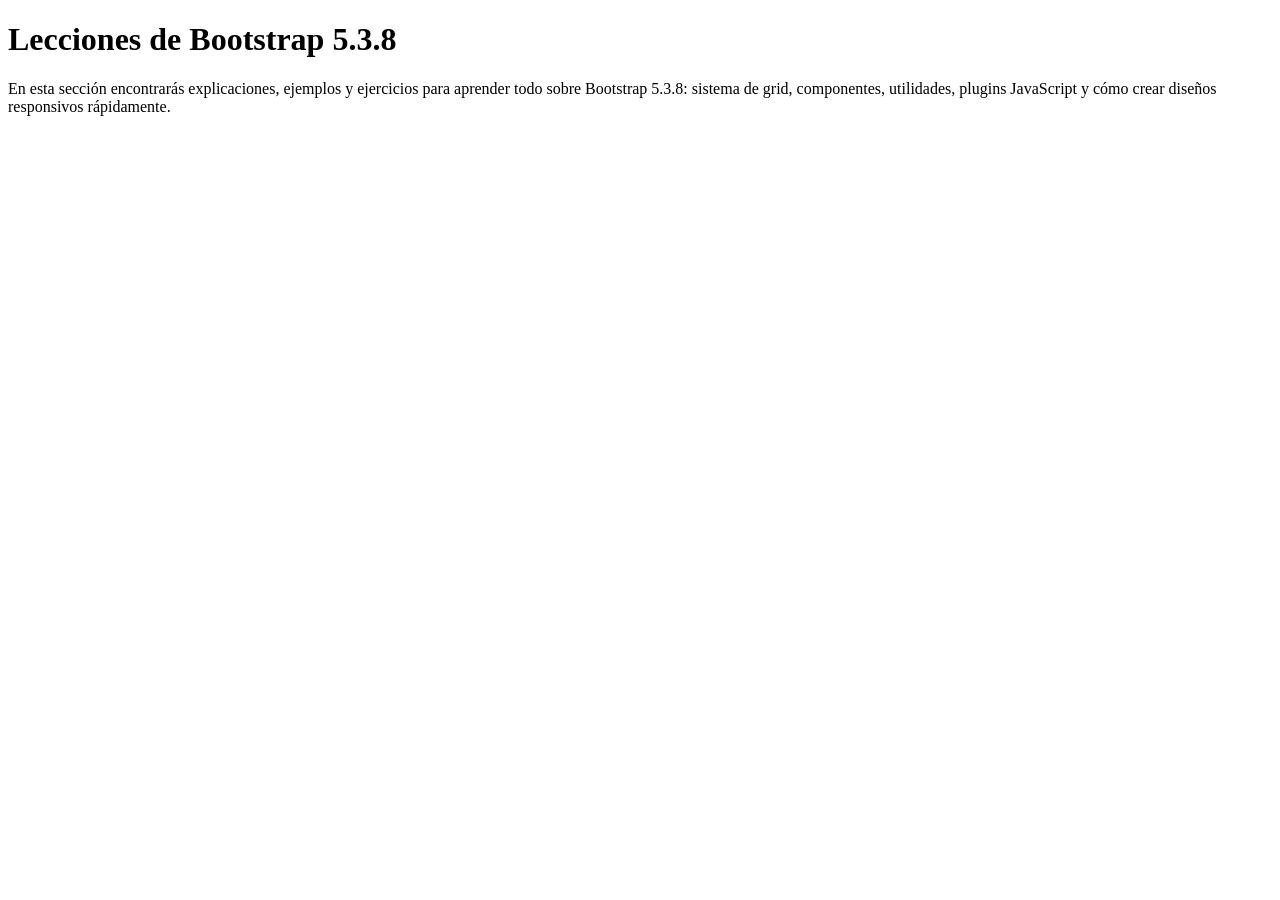
==== bootstrap/index.html @ dfb8dd1a "Estructura base Aprender Frontend" ====
<!DOCTYPE html>
<html lang="es">
<head>
    <meta charset="UTF-8">
    <meta name="viewport" content="width=device-width, initial-scale=1.0">
    <title>Lecciones de Bootstrap 5.3.8</title>
    <link href="css/style.css" rel="stylesheet">
    <!-- Bootstrap CSS desde CDN (opcional, si quieres usarlo en las lecciones) -->
    <!-- <link href="https://cdn.jsdelivr.net/npm/bootstrap@5.3.8/dist/css/bootstrap.min.css" rel="stylesheet"> -->
</head>
<body>
    <div class="container">
        <h1>Lecciones de Bootstrap 5.3.8</h1>
        <p>En esta sección encontrarás explicaciones, ejemplos y ejercicios para aprender todo sobre Bootstrap 5.3.8: sistema de grid, componentes, utilidades, plugins JavaScript y cómo crear diseños responsivos rápidamente.</p>
        <!-- Los ejemplos específicos irán aquí -->
    </div>
    <script src="js/script.js"></script>
    <!-- Bootstrap JS con Popper desde CDN (opcional) -->
    <!-- <script src="https://cdn.jsdelivr.net/npm/bootstrap@5.3.8/dist/js/bootstrap.bundle.min.js"></script> -->
</body>
</html>
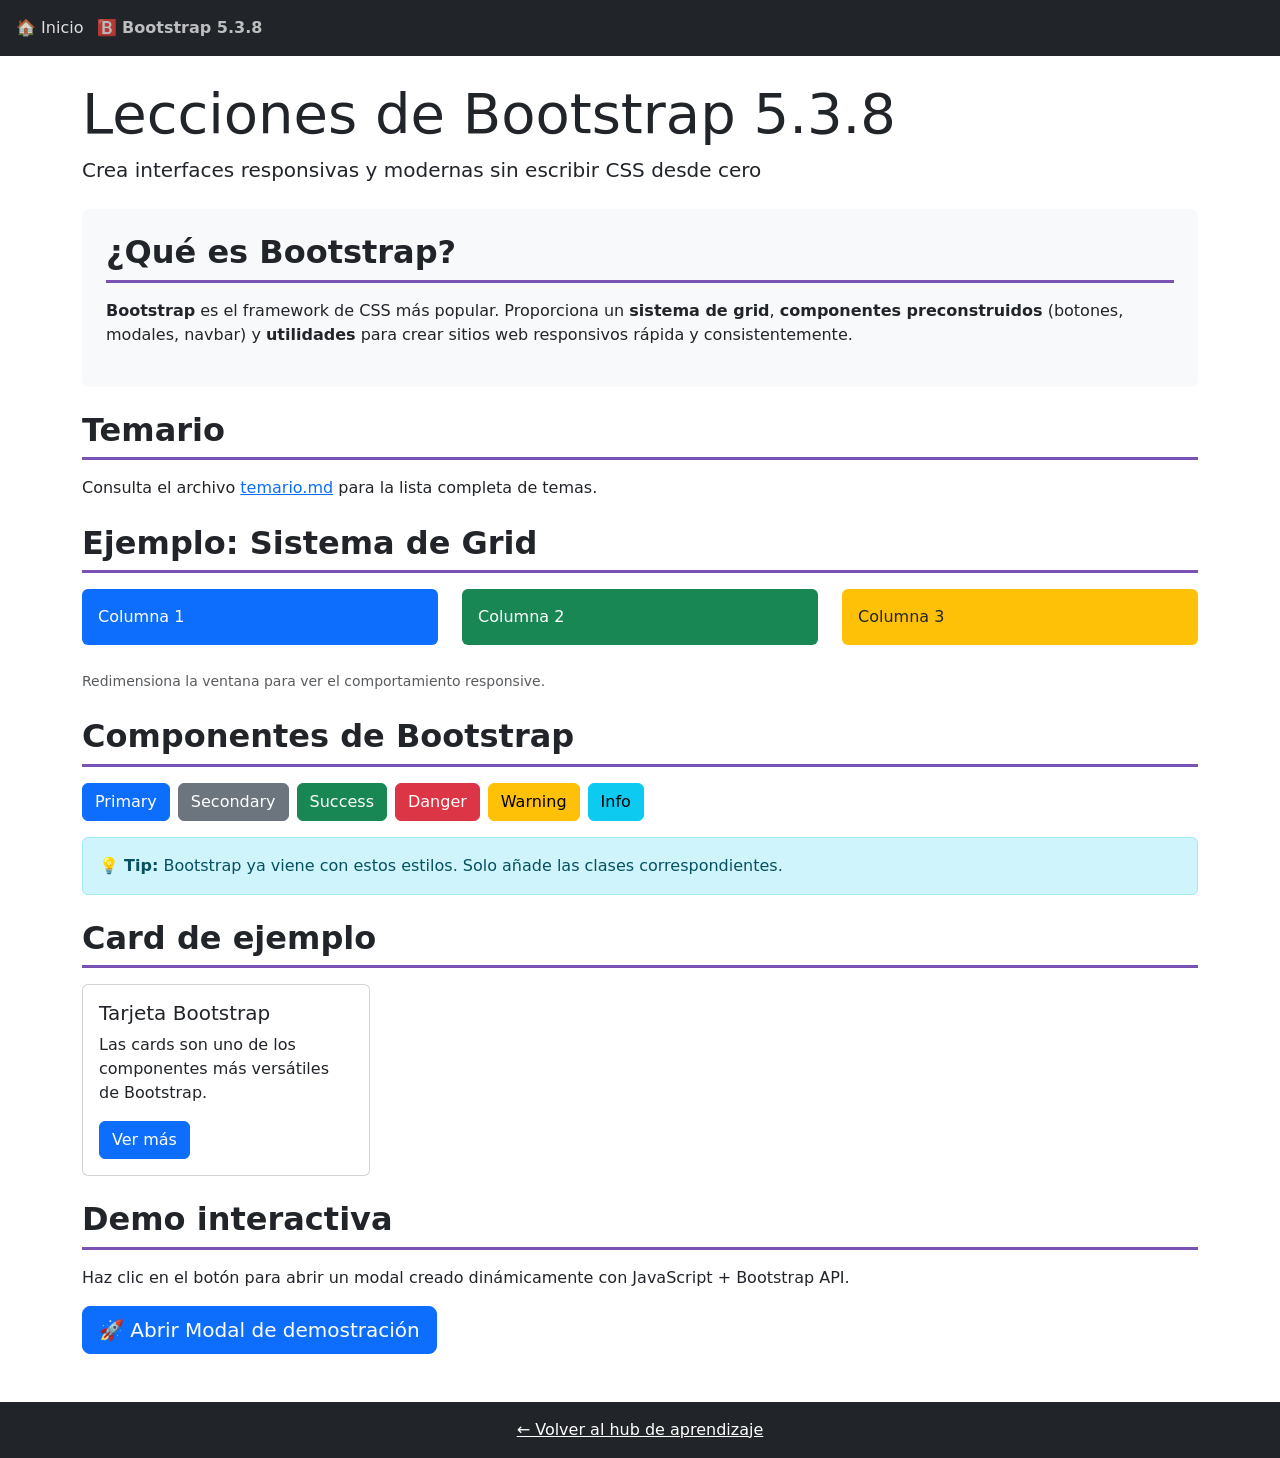
==== commit 23ac6134: "Base y Estructura optimizada" ====
--- a/bootstrap/index.html
+++ b/bootstrap/index.html
@@ -3,19 +3,91 @@
 <head>
     <meta charset="UTF-8">
     <meta name="viewport" content="width=device-width, initial-scale=1.0">
-    <title>Lecciones de Bootstrap 5.3.8</title>
+    <title>Bootstrap - Frontend desde Cero</title>
+    <link href="https://cdn.jsdelivr.net/npm/bootstrap@5.3.8/dist/css/bootstrap.min.css" rel="stylesheet">
     <link href="css/style.css" rel="stylesheet">
-    <!-- Bootstrap CSS desde CDN (opcional, si quieres usarlo en las lecciones) -->
-    <!-- <link href="https://cdn.jsdelivr.net/npm/bootstrap@5.3.8/dist/css/bootstrap.min.css" rel="stylesheet"> -->
 </head>
 <body>
-    <div class="container">
-        <h1>Lecciones de Bootstrap 5.3.8</h1>
-        <p>En esta sección encontrarás explicaciones, ejemplos y ejercicios para aprender todo sobre Bootstrap 5.3.8: sistema de grid, componentes, utilidades, plugins JavaScript y cómo crear diseños responsivos rápidamente.</p>
-        <!-- Los ejemplos específicos irán aquí -->
+    <nav class="module-nav bg-dark p-3">
+        <a href="../index.html">🏠 Inicio</a>
+        <span>🅱️ Bootstrap 5.3.8</span>
+    </nav>
+
+    <div class="container py-4">
+        <header class="mb-4">
+            <h1 class="display-4">Lecciones de Bootstrap 5.3.8</h1>
+            <p class="lead">Crea interfaces responsivas y modernas sin escribir CSS desde cero</p>
+        </header>
+
+        <section class="mb-4 p-4 bg-light rounded-3">
+            <h2>¿Qué es Bootstrap?</h2>
+            <p><strong>Bootstrap</strong> es el framework de CSS más popular. Proporciona un <strong>sistema de grid</strong>, <strong>componentes preconstruidos</strong> (botones, modales, navbar) y <strong>utilidades</strong> para crear sitios web responsivos rápida y consistentemente.</p>
+        </section>
+
+        <section class="mb-4">
+            <h2>Temario</h2>
+            <p>Consulta el archivo <a href="temario.md" target="_blank">temario.md</a> para la lista completa de temas.</p>
+        </section>
+
+        <section class="mb-4">
+            <h2>Ejemplo: Sistema de Grid</h2>
+            <div class="row mb-3">
+                <div class="col-md-4 mb-2">
+                    <div class="p-3 bg-primary text-white rounded">Columna 1</div>
+                </div>
+                <div class="col-md-4 mb-2">
+                    <div class="p-3 bg-success text-white rounded">Columna 2</div>
+                </div>
+                <div class="col-md-4 mb-2">
+                    <div class="p-3 bg-warning text-dark rounded">Columna 3</div>
+                </div>
+            </div>
+            <p class="text-muted"><small>Redimensiona la ventana para ver el comportamiento responsive.</small></p>
+        </section>
+
+        <section class="mb-4">
+            <h2>Componentes de Bootstrap</h2>
+            <div class="d-flex gap-2 flex-wrap mb-3">
+                <button class="btn btn-primary">Primary</button>
+                <button class="btn btn-secondary">Secondary</button>
+                <button class="btn btn-success">Success</button>
+                <button class="btn btn-danger">Danger</button>
+                <button class="btn btn-warning">Warning</button>
+                <button class="btn btn-info">Info</button>
+            </div>
+
+            <div class="alert alert-info" role="alert">
+                💡 <strong>Tip:</strong> Bootstrap ya viene con estos estilos. Solo añade las clases correspondientes.
+            </div>
+        </section>
+
+        <section class="mb-4">
+            <h2>Card de ejemplo</h2>
+            <div class="card" style="width: 18rem;">
+                <div class="card-body">
+                    <h5 class="card-title">Tarjeta Bootstrap</h5>
+                    <p class="card-text">Las cards son uno de los componentes más versátiles de Bootstrap.</p>
+                    <a href="#" class="btn btn-primary">Ver más</a>
+                </div>
+            </div>
+        </section>
+
+        <section class="mb-4">
+            <h2>Demo interactiva</h2>
+            <p>Haz clic en el botón para abrir un modal creado dinámicamente con JavaScript + Bootstrap API.</p>
+            <button id="demo-modal-btn" class="btn btn-primary btn-lg">
+                🚀 Abrir Modal de demostración
+            </button>
+        </section>
+
+        <!-- Aquí irán más ejemplos y ejercicios a medida que avances en el temario -->
     </div>
+
+    <footer class="text-center py-3 bg-dark text-white-50">
+        <p class="mb-0"><a href="../index.html" class="text-white">← Volver al hub de aprendizaje</a></p>
+    </footer>
+
+    <script src="https://cdn.jsdelivr.net/npm/bootstrap@5.3.8/dist/js/bootstrap.bundle.min.js"></script>
     <script src="js/script.js"></script>
-    <!-- Bootstrap JS con Popper desde CDN (opcional) -->
-    <!-- <script src="https://cdn.jsdelivr.net/npm/bootstrap@5.3.8/dist/js/bootstrap.bundle.min.js"></script> -->
 </body>
-</html>+</html>
--- a/bootstrap/css/style.css
+++ b/bootstrap/css/style.css
@@ -0,0 +1,67 @@
+/* styles.css - Estilos personalizados para las lecciones de Bootstrap
+ * 
+ * 📖 PROPÓSITO: Este archivo complementa a Bootstrap. Aquí puedes
+ *   sobrescribir o extender las clases de Bootstrap con tus propios estilos.
+ * 
+ * 💡 APRENDE: Bootstrap usa variables CSS (:root) que puedes sobrescribir
+ *   para personalizar colores, bordes, fuentes y más.
+ *   ¡EVITA usar !important a menos que sea realmente necesario!
+ */
+
+/* === Navegación entre módulos (clase propia, sin conflicto con Bootstrap) === */
+.module-nav {
+    padding: 0.8rem 2rem;
+}
+
+.module-nav a {
+    color: rgba(255, 255, 255, 0.85);
+    text-decoration: none;
+    transition: opacity 0.2s;
+}
+
+.module-nav a:hover {
+    color: white;
+    text-decoration: underline;
+}
+
+.module-nav span {
+    margin-left: 0.5rem;
+    font-weight: 600;
+    color: rgba(255, 255, 255, 0.7);
+}
+
+/* === Secciones de demostración === */
+.demo-section {
+    margin-bottom: 2rem;
+    padding: 1.5rem;
+    border: 1px dashed #dee2e6;
+    border-radius: 0.5rem;
+    background: #f8f9fa;
+}
+
+/* === Bloques de código === */
+.code-demo {
+    background-color: #212529;
+    color: #f8f9fa;
+    padding: 1rem;
+    border-radius: 0.375rem;
+    font-family: 'Fira Code', 'Cascadia Code', 'Consolas', monospace;
+    overflow-x: auto;
+}
+
+/* === Encabezados de sección === */
+section h2 {
+    font-weight: 700;
+    margin-bottom: 1rem;
+    padding-bottom: 0.5rem;
+    border-bottom: 3px solid #7952b3;
+}
+
+/* 
+ * 🧪 EJERCICIOS SUGERIDOS:
+ * 1. Cambia el color primary de Bootstrap a otro tono usando variables CSS
+ * 2. Crea una clase CSS personalizada para un botón
+ * 3. Agrega una animación CSS a las cards de Bootstrap
+ */
+
+/* Fin de styles.css */
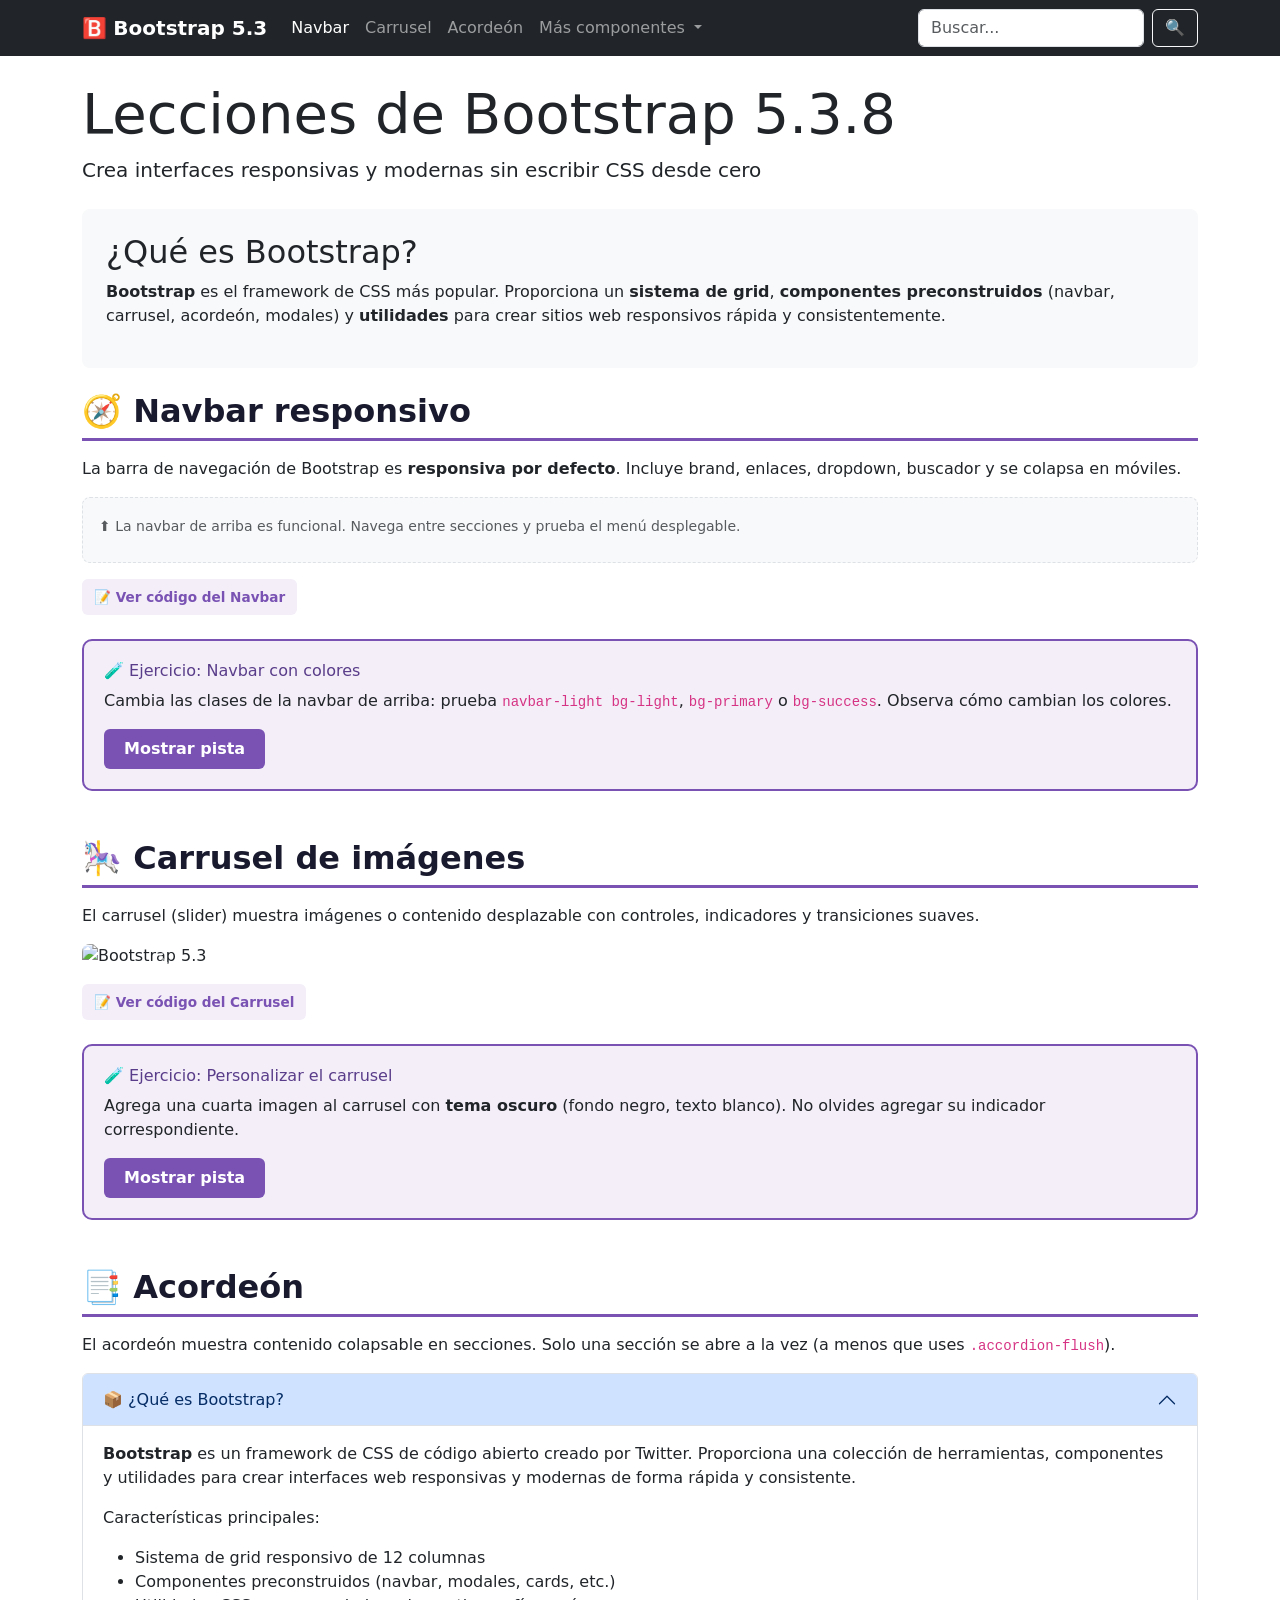
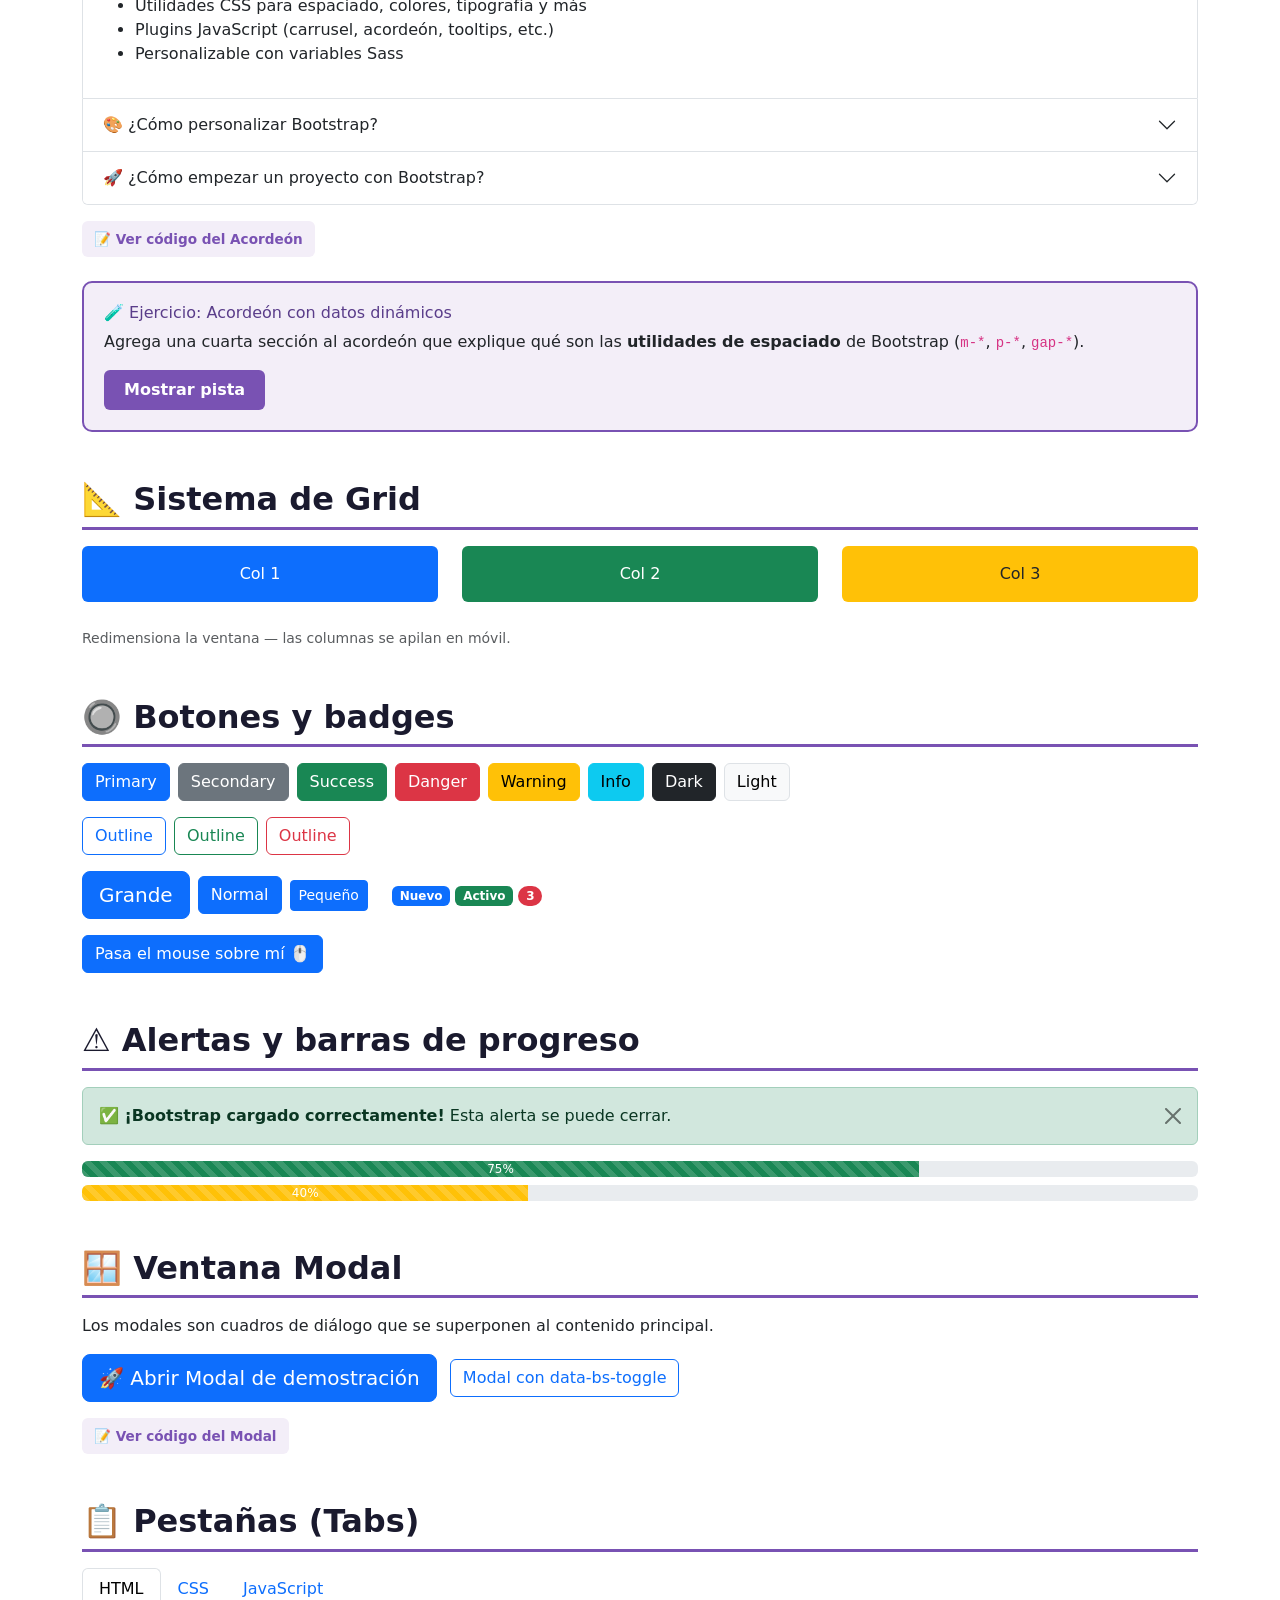
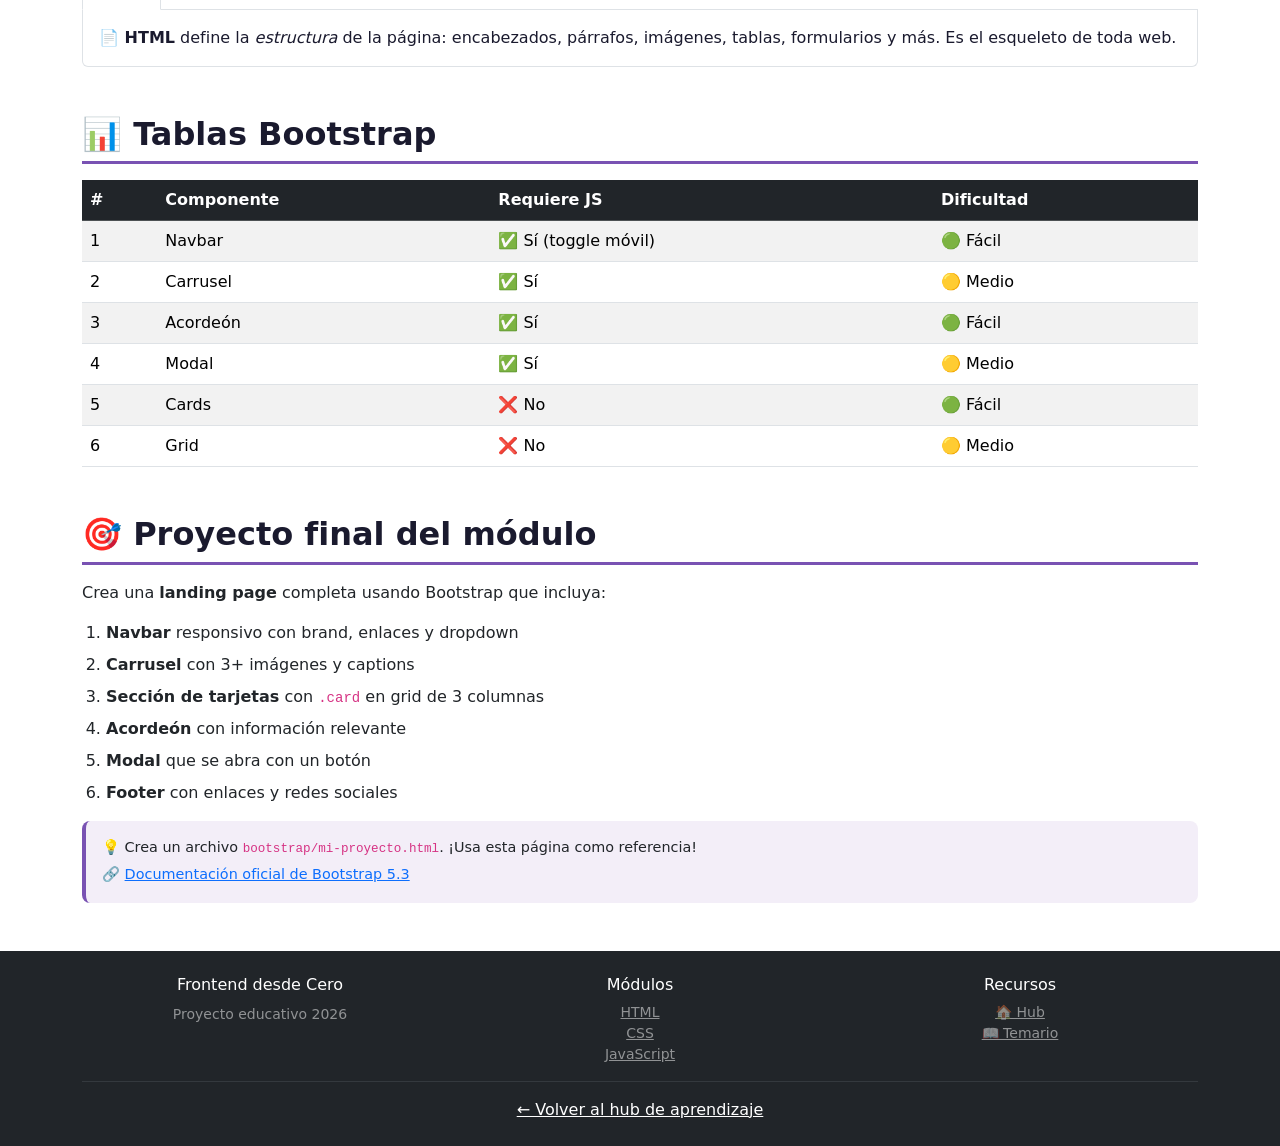
==== commit f75501b1: "Base con ejemplos generales" ====
--- a/bootstrap/index.html
+++ b/bootstrap/index.html
@@ -8,45 +8,326 @@
     <link href="css/style.css" rel="stylesheet">
 </head>
 <body>
-    <nav class="module-nav bg-dark p-3">
-        <a href="../index.html">🏠 Inicio</a>
-        <span>🅱️ Bootstrap 5.3.8</span>
+    <!-- ============================================================ -->
+    <!-- DEMO 1: NAVBAR                                               -->
+    <!-- ============================================================ -->
+    <nav class="navbar navbar-expand-lg navbar-dark bg-dark sticky-top">
+        <div class="container">
+            <a class="navbar-brand" href="#">
+                🅱️ <strong>Bootstrap 5.3</strong>
+            </a>
+            <button class="navbar-toggler" type="button" data-bs-toggle="collapse" data-bs-target="#navbarDemo" 
+                    aria-controls="navbarDemo" aria-expanded="false" aria-label="Abrir menú">
+                <span class="navbar-toggler-icon"></span>
+            </button>
+
+            <div class="collapse navbar-collapse" id="navbarDemo">
+                <ul class="navbar-nav me-auto mb-2 mb-lg-0">
+                    <li class="nav-item">
+                        <a class="nav-link active" aria-current="page" href="#navbar-section">Navbar</a>
+                    </li>
+                    <li class="nav-item">
+                        <a class="nav-link" href="#carousel-section">Carrusel</a>
+                    </li>
+                    <li class="nav-item">
+                        <a class="nav-link" href="#accordion-section">Acordeón</a>
+                    </li>
+                    <li class="nav-item dropdown">
+                        <a class="nav-link dropdown-toggle" href="#" role="button" data-bs-toggle="dropdown" aria-expanded="false">
+                            Más componentes
+                        </a>
+                        <ul class="dropdown-menu">
+                            <li><a class="dropdown-item" href="#grid-section">Grid</a></li>
+                            <li><a class="dropdown-item" href="#buttons-section">Botones</a></li>
+                            <li><a class="dropdown-item" href="#modal-section">Modal</a></li>
+                            <li><hr class="dropdown-divider"></li>
+                            <li><a class="dropdown-item" href="#final-section">Proyecto final</a></li>
+                        </ul>
+                    </li>
+                </ul>
+                <form class="d-flex" role="search">
+                    <input class="form-control me-2" type="search" placeholder="Buscar..." aria-label="Buscar">
+                    <button class="btn btn-outline-light" type="submit">🔍</button>
+                </form>
+            </div>
+        </div>
     </nav>
 
+    <!-- ============================================================ -->
+    <!-- CONTENIDO PRINCIPAL                                          -->
+    <!-- ============================================================ -->
     <div class="container py-4">
-        <header class="mb-4">
+        <header class="mb-4" id="top">
             <h1 class="display-4">Lecciones de Bootstrap 5.3.8</h1>
             <p class="lead">Crea interfaces responsivas y modernas sin escribir CSS desde cero</p>
         </header>
 
         <section class="mb-4 p-4 bg-light rounded-3">
             <h2>¿Qué es Bootstrap?</h2>
-            <p><strong>Bootstrap</strong> es el framework de CSS más popular. Proporciona un <strong>sistema de grid</strong>, <strong>componentes preconstruidos</strong> (botones, modales, navbar) y <strong>utilidades</strong> para crear sitios web responsivos rápida y consistentemente.</p>
-        </section>
-
-        <section class="mb-4">
-            <h2>Temario</h2>
-            <p>Consulta el archivo <a href="temario.md" target="_blank">temario.md</a> para la lista completa de temas.</p>
-        </section>
-
-        <section class="mb-4">
-            <h2>Ejemplo: Sistema de Grid</h2>
+            <p><strong>Bootstrap</strong> es el framework de CSS más popular. Proporciona un <strong>sistema de grid</strong>, <strong>componentes preconstruidos</strong> (navbar, carrusel, acordeón, modales) y <strong>utilidades</strong> para crear sitios web responsivos rápida y consistentemente.</p>
+        </section>
+
+        <!-- ============================================================ -->
+        <!-- NAVBAR SECTION                                               -->
+        <!-- ============================================================ -->
+        <section class="mb-5" id="navbar-section">
+            <h2 class="section-title">🧭 Navbar responsivo</h2>
+            <p>La barra de navegación de Bootstrap es <strong>responsiva por defecto</strong>. Incluye brand, enlaces, dropdown, buscador y se colapsa en móviles.</p>
+
+            <div class="demo-box">
+                <p class="mb-2 text-muted"><small>⬆️ La navbar de arriba es funcional. Navega entre secciones y prueba el menú desplegable.</small></p>
+            </div>
+
+            <details class="code-toggle mb-3">
+                <summary>📝 Ver código del Navbar</summary>
+                <div class="code-demo">
+                    <pre><code>&lt;nav class="navbar navbar-expand-lg navbar-dark bg-dark"&gt;
+    &lt;div class="container"&gt;
+        &lt;a class="navbar-brand" href="#"&gt;🅱️ Bootstrap&lt;/a&gt;
+
+        &lt;button class="navbar-toggler" type="button"
+                data-bs-toggle="collapse"
+                data-bs-target="#navbarNav"&gt;
+            &lt;span class="navbar-toggler-icon"&gt;&lt;/span&gt;
+        &lt;/button&gt;
+
+        &lt;div class="collapse navbar-collapse" id="navbarNav"&gt;
+            &lt;ul class="navbar-nav"&gt;
+                &lt;li class="nav-item"&gt;
+                    &lt;a class="nav-link active" href="#"&gt;Inicio&lt;/a&gt;
+                &lt;/li&gt;
+                &lt;li class="nav-item dropdown"&gt;
+                    &lt;a class="nav-link dropdown-toggle" href="#"
+                       data-bs-toggle="dropdown"&gt;
+                        Más
+                    &lt;/a&gt;
+                    &lt;ul class="dropdown-menu"&gt;
+                        &lt;li&gt;&lt;a class="dropdown-item" href="#"&gt;Opción&lt;/a&gt;&lt;/li&gt;
+                    &lt;/ul&gt;
+                &lt;/li&gt;
+            &lt;/ul&gt;
+        &lt;/div&gt;
+    &lt;/div&gt;
+&lt;/nav&gt;</code></pre>
+                </div>
+            </details>
+
+            <div class="exercise-box">
+                <h4>🧪 Ejercicio: Navbar con colores</h4>
+                <p>Cambia las clases de la navbar de arriba: prueba <code>navbar-light bg-light</code>, <code>bg-primary</code> o <code>bg-success</code>. Observa cómo cambian los colores.</p>
+                <button class="btn-exercise" data-exercise="navbar">Mostrar pista</button>
+                <p class="hint" id="hint-navbar" hidden>💡 Edita la línea <code>&lt;nav class="navbar navbar-expand-lg navbar-dark bg-dark"&gt;</code> en el HTML. Cambia <code>navbar-dark</code> por <code>navbar-light</code> y <code>bg-dark</code> por <code>bg-primary</code>.</p>
+            </div>
+        </section>
+
+        <!-- ============================================================ -->
+        <!-- CAROUSEL SECTION                                             -->
+        <!-- ============================================================ -->
+        <section class="mb-5" id="carousel-section">
+            <h2 class="section-title">🎠 Carrusel de imágenes</h2>
+            <p>El carrusel (slider) muestra imágenes o contenido desplazable con controles, indicadores y transiciones suaves.</p>
+
+            <div id="demoCarousel" class="carousel slide carousel-fade" data-bs-ride="carousel">
+                <!-- Indicadores -->
+                <div class="carousel-indicators">
+                    <button type="button" data-bs-target="#demoCarousel" data-bs-slide-to="0" class="active" aria-current="true" aria-label="Slide 1"></button>
+                    <button type="button" data-bs-target="#demoCarousel" data-bs-slide-to="1" aria-label="Slide 2"></button>
+                    <button type="button" data-bs-target="#demoCarousel" data-bs-slide-to="2" aria-label="Slide 3"></button>
+                </div>
+
+                <!-- Slides -->
+                <div class="carousel-inner rounded-3">
+                    <div class="carousel-item active">
+                        <img src="https://placehold.co/800x350/7952b3/white?text=Bootstrap+5.3&font=raleway" class="d-block w-100" alt="Bootstrap 5.3">
+                        <div class="carousel-caption d-none d-md-block">
+                            <h5>🅱️ Bootstrap 5.3.8</h5>
+                            <p>El framework CSS más popular del mundo</p>
+                        </div>
+                    </div>
+                    <div class="carousel-item">
+                        <img src="https://placehold.co/800x350/0d6efd/white?text=Componentes&font=raleway" class="d-block w-100" alt="Componentes">
+                        <div class="carousel-caption d-none d-md-block">
+                            <h5>🧩 Componentes preconstruidos</h5>
+                            <p>Navbar, cards, modales, tablas y más</p>
+                        </div>
+                    </div>
+                    <div class="carousel-item">
+                        <img src="https://placehold.co/800x350/198754/white?text=Responsive&font=raleway" class="d-block w-100" alt="Responsive">
+                        <div class="carousel-caption d-none d-md-block">
+                            <h5>📱 Diseño responsive</h5>
+                            <p>Sistema de grid de 12 columnas con 6 breakpoints</p>
+                        </div>
+                    </div>
+                </div>
+
+                <!-- Controles -->
+                <button class="carousel-control-prev" type="button" data-bs-target="#demoCarousel" data-bs-slide="prev">
+                    <span class="carousel-control-prev-icon" aria-hidden="true"></span>
+                    <span class="visually-hidden">Anterior</span>
+                </button>
+                <button class="carousel-control-next" type="button" data-bs-target="#demoCarousel" data-bs-slide="next">
+                    <span class="carousel-control-next-icon" aria-hidden="true"></span>
+                    <span class="visually-hidden">Siguiente</span>
+                </button>
+            </div>
+
+            <details class="code-toggle mt-3">
+                <summary>📝 Ver código del Carrusel</summary>
+                <div class="code-demo">
+                    <pre><code>&lt;div id="miCarrusel" class="carousel slide carousel-fade" data-bs-ride="carousel"&gt;
+    &lt;!-- Indicadores --&gt;
+    &lt;div class="carousel-indicators"&gt;
+        &lt;button data-bs-target="#miCarrusel" data-bs-slide-to="0" class="active"&gt;&lt;/button&gt;
+        &lt;button data-bs-target="#miCarrusel" data-bs-slide-to="1"&gt;&lt;/button&gt;
+    &lt;/div&gt;
+
+    &lt;!-- Slides --&gt;
+    &lt;div class="carousel-inner"&gt;
+        &lt;div class="carousel-item active"&gt;
+            &lt;img src="..." class="d-block w-100" alt="..."&gt;
+            &lt;div class="carousel-caption"&gt;
+                &lt;h5&gt;Título&lt;/h5&gt;
+                &lt;p&gt;Descripción&lt;/p&gt;
+            &lt;/div&gt;
+        &lt;/div&gt;
+    &lt;/div&gt;
+
+    &lt;!-- Controles --&gt;
+    &lt;button class="carousel-control-prev" data-bs-target="#miCarrusel" data-bs-slide="prev"&gt;...&lt;/button&gt;
+    &lt;button class="carousel-control-next" data-bs-target="#miCarrusel" data-bs-slide="next"&gt;...&lt;/button&gt;
+&lt;/div&gt;</code></pre>
+                </div>
+            </details>
+
+            <div class="exercise-box">
+                <h4>🧪 Ejercicio: Personalizar el carrusel</h4>
+                <p>Agrega una cuarta imagen al carrusel con <strong>tema oscuro</strong> (fondo negro, texto blanco). No olvides agregar su indicador correspondiente.</p>
+                <button class="btn-exercise" data-exercise="carousel">Mostrar pista</button>
+                <p class="hint" id="hint-carousel" hidden>💡 Duplica un <code>&lt;div class="carousel-item"&gt;</code> existente, cambia la URL de la imagen y agrega un botón indicador extra con <code>data-bs-slide-to="3"</code>.</p>
+            </div>
+        </section>
+
+        <!-- ============================================================ -->
+        <!-- ACCORDION SECTION                                            -->
+        <!-- ============================================================ -->
+        <section class="mb-5" id="accordion-section">
+            <h2 class="section-title">📑 Acordeón</h2>
+            <p>El acordeón muestra contenido colapsable en secciones. Solo una sección se abre a la vez (a menos que uses <code>.accordion-flush</code>).</p>
+
+            <div class="accordion" id="demoAccordion">
+                <div class="accordion-item">
+                    <h2 class="accordion-header">
+                        <button class="accordion-button" type="button" data-bs-toggle="collapse" data-bs-target="#collapseOne" aria-expanded="true" aria-controls="collapseOne">
+                            📦 ¿Qué es Bootstrap?
+                        </button>
+                    </h2>
+                    <div id="collapseOne" class="accordion-collapse collapse show" data-bs-parent="#demoAccordion">
+                        <div class="accordion-body">
+                            <p><strong>Bootstrap</strong> es un framework de CSS de código abierto creado por Twitter. Proporciona una colección de herramientas, componentes y utilidades para crear interfaces web responsivas y modernas de forma rápida y consistente.</p>
+                            <p>Características principales:</p>
+                            <ul>
+                                <li>Sistema de grid responsivo de 12 columnas</li>
+                                <li>Componentes preconstruidos (navbar, modales, cards, etc.)</li>
+                                <li>Utilidades CSS para espaciado, colores, tipografía y más</li>
+                                <li>Plugins JavaScript (carrusel, acordeón, tooltips, etc.)</li>
+                                <li>Personalizable con variables Sass</li>
+                            </ul>
+                        </div>
+                    </div>
+                </div>
+
+                <div class="accordion-item">
+                    <h2 class="accordion-header">
+                        <button class="accordion-button collapsed" type="button" data-bs-toggle="collapse" data-bs-target="#collapseTwo" aria-expanded="false" aria-controls="collapseTwo">
+                            🎨 ¿Cómo personalizar Bootstrap?
+                        </button>
+                    </h2>
+                    <div id="collapseTwo" class="accordion-collapse collapse" data-bs-parent="#demoAccordion">
+                        <div class="accordion-body">
+                            <p>Hay varias formas de personalizar Bootstrap:</p>
+                            <ol>
+                                <li><strong>Variables CSS:</strong> Sobrescribe las variables de Bootstrap en tu propio CSS (<code>--bs-primary</code>, <code>--bs-border-radius</code>, etc.)</li>
+                                <li><strong>Sass:</strong> Si usas Sass, puedes modificar las variables <code>$theme-colors</code>, <code>$font-family-base</code>, etc. antes de importar Bootstrap</li>
+                                <li><strong>Clases de utilidad:</strong> Combina clases como <code>bg-*</code>, <code>text-*</code>, <code>border-*</code> para crear variaciones sin escribir CSS extra</li>
+                            </ol>
+                        </div>
+                    </div>
+                </div>
+
+                <div class="accordion-item">
+                    <h2 class="accordion-header">
+                        <button class="accordion-button collapsed" type="button" data-bs-toggle="collapse" data-bs-target="#collapseThree" aria-expanded="false" aria-controls="collapseThree">
+                            🚀 ¿Cómo empezar un proyecto con Bootstrap?
+                        </button>
+                    </h2>
+                    <div id="collapseThree" class="accordion-collapse collapse" data-bs-parent="#demoAccordion">
+                        <div class="accordion-body">
+                            <p>Puedes comenzar de 3 maneras:</p>
+                            <ol>
+                                <li><strong>CDN (recomendado):</strong> Agrega los enlaces a <code>cdn.jsdelivr.net</code> en tu HTML — como en esta misma página</li>
+                                <li><strong>npm:</strong> <code>npm install bootstrap@5.3.8</code> y luego importa los archivos desde <code>node_modules</code></li>
+                                <li><strong>Descarga:</strong> Descarga los archivos compilados desde <a href="https://getbootstrap.com/docs/5.3/getting-started/download/" target="_blank" rel="noopener">getbootstrap.com</a></li>
+                            </ol>
+                            <p class="mb-0">📖 <a href="temario.md" target="_blank">Temario completo →</a></p>
+                        </div>
+                    </div>
+                </div>
+            </div>
+
+            <details class="code-toggle mt-3">
+                <summary>📝 Ver código del Acordeón</summary>
+                <div class="code-demo">
+                    <pre><code>&lt;div class="accordion" id="miAcordeon"&gt;
+    &lt;div class="accordion-item"&gt;
+        &lt;h2 class="accordion-header"&gt;
+            &lt;button class="accordion-button" data-bs-toggle="collapse"
+                    data-bs-target="#collapseUno"&gt;
+                Sección 1
+            &lt;/button&gt;
+        &lt;/h2&gt;
+        &lt;div id="collapseUno" class="accordion-collapse collapse show"
+             data-bs-parent="#miAcordeon"&gt;
+            &lt;div class="accordion-body"&gt;
+                Contenido aquí...
+            &lt;/div&gt;
+        &lt;/div&gt;
+    &lt;/div&gt;
+&lt;/div&gt;</code></pre>
+                </div>
+            </details>
+
+            <div class="exercise-box">
+                <h4>🧪 Ejercicio: Acordeón con datos dinámicos</h4>
+                <p>Agrega una cuarta sección al acordeón que explique qué son las <strong>utilidades de espaciado</strong> de Bootstrap (<code>m-*</code>, <code>p-*</code>, <code>gap-*</code>).</p>
+                <button class="btn-exercise" data-exercise="accordion">Mostrar pista</button>
+                <p class="hint" id="hint-accordion" hidden>💡 Duplica un <code>&lt;div class="accordion-item"&gt;</code> completo. Cambia los <code>id</code> y <code>data-bs-target</code> a algo único como <code>#collapseFour</code>.</p>
+            </div>
+        </section>
+
+        <!-- ============================================================ -->
+        <!-- GRID SECTION (existente)                                     -->
+        <!-- ============================================================ -->
+        <section class="mb-5" id="grid-section">
+            <h2 class="section-title">📐 Sistema de Grid</h2>
             <div class="row mb-3">
                 <div class="col-md-4 mb-2">
-                    <div class="p-3 bg-primary text-white rounded">Columna 1</div>
+                    <div class="p-3 bg-primary text-white rounded text-center">Col 1</div>
                 </div>
                 <div class="col-md-4 mb-2">
-                    <div class="p-3 bg-success text-white rounded">Columna 2</div>
+                    <div class="p-3 bg-success text-white rounded text-center">Col 2</div>
                 </div>
                 <div class="col-md-4 mb-2">
-                    <div class="p-3 bg-warning text-dark rounded">Columna 3</div>
-                </div>
-            </div>
-            <p class="text-muted"><small>Redimensiona la ventana para ver el comportamiento responsive.</small></p>
-        </section>
-
-        <section class="mb-4">
-            <h2>Componentes de Bootstrap</h2>
+                    <div class="p-3 bg-warning text-dark rounded text-center">Col 3</div>
+                </div>
+            </div>
+            <p class="text-muted"><small>Redimensiona la ventana — las columnas se apilan en móvil.</small></p>
+        </section>
+
+        <!-- ============================================================ -->
+        <!-- BUTTONS SECTION                                              -->
+        <!-- ============================================================ -->
+        <section class="mb-5" id="buttons-section">
+            <h2 class="section-title">🔘 Botones y badges</h2>
             <div class="d-flex gap-2 flex-wrap mb-3">
                 <button class="btn btn-primary">Primary</button>
                 <button class="btn btn-secondary">Secondary</button>
@@ -54,37 +335,227 @@
                 <button class="btn btn-danger">Danger</button>
                 <button class="btn btn-warning">Warning</button>
                 <button class="btn btn-info">Info</button>
-            </div>
-
-            <div class="alert alert-info" role="alert">
-                💡 <strong>Tip:</strong> Bootstrap ya viene con estos estilos. Solo añade las clases correspondientes.
-            </div>
-        </section>
-
-        <section class="mb-4">
-            <h2>Card de ejemplo</h2>
-            <div class="card" style="width: 18rem;">
-                <div class="card-body">
-                    <h5 class="card-title">Tarjeta Bootstrap</h5>
-                    <p class="card-text">Las cards son uno de los componentes más versátiles de Bootstrap.</p>
-                    <a href="#" class="btn btn-primary">Ver más</a>
-                </div>
-            </div>
-        </section>
-
-        <section class="mb-4">
-            <h2>Demo interactiva</h2>
-            <p>Haz clic en el botón para abrir un modal creado dinámicamente con JavaScript + Bootstrap API.</p>
+                <button class="btn btn-dark">Dark</button>
+                <button class="btn btn-light border">Light</button>
+            </div>
+
+            <div class="d-flex gap-2 flex-wrap mb-3">
+                <button class="btn btn-outline-primary">Outline</button>
+                <button class="btn btn-outline-success">Outline</button>
+                <button class="btn btn-outline-danger">Outline</button>
+            </div>
+
+            <div class="d-flex gap-2 flex-wrap align-items-center mb-3">
+                <button class="btn btn-primary btn-lg">Grande</button>
+                <button class="btn btn-primary">Normal</button>
+                <button class="btn btn-primary btn-sm">Pequeño</button>
+                <span class="ms-3">
+                    <span class="badge bg-primary">Nuevo</span>
+                    <span class="badge bg-success">Activo</span>
+                    <span class="badge bg-danger rounded-pill">3</span>
+                </span>
+            </div>
+
+            <button class="btn btn-primary" data-bs-toggle="tooltip" data-bs-placement="top" title="¡Soy un tooltip de Bootstrap!">
+                Pasa el mouse sobre mí 🖱️
+            </button>
+        </section>
+
+        <!-- ============================================================ -->
+        <!-- ALERTS & PROGRESS                                            -->
+        <!-- ============================================================ -->
+        <section class="mb-5">
+            <h2 class="section-title">⚠️ Alertas y barras de progreso</h2>
+
+            <div class="alert alert-success alert-dismissible fade show" role="alert">
+                <strong>✅ ¡Bootstrap cargado correctamente!</strong> Esta alerta se puede cerrar.
+                <button type="button" class="btn-close" data-bs-dismiss="alert" aria-label="Cerrar"></button>
+            </div>
+
+            <div class="progress mb-2" role="progressbar" aria-label="Progreso" aria-valuenow="75" aria-valuemin="0" aria-valuemax="100">
+                <div class="progress-bar progress-bar-striped progress-bar-animated bg-success" style="width: 75%">75%</div>
+            </div>
+            <div class="progress" role="progressbar" aria-label="Progreso" aria-valuenow="40" aria-valuemin="0" aria-valuemax="100">
+                <div class="progress-bar progress-bar-striped bg-warning" style="width: 40%">40%</div>
+            </div>
+        </section>
+
+        <!-- ============================================================ -->
+        <!-- MODAL SECTION                                                -->
+        <!-- ============================================================ -->
+        <section class="mb-5" id="modal-section">
+            <h2 class="section-title">🪟 Ventana Modal</h2>
+            <p>Los modales son cuadros de diálogo que se superponen al contenido principal.</p>
+
+            <!-- Botón para abrir modal -->
             <button id="demo-modal-btn" class="btn btn-primary btn-lg">
                 🚀 Abrir Modal de demostración
             </button>
-        </section>
-
-        <!-- Aquí irán más ejemplos y ejercicios a medida que avances en el temario -->
+
+            <!-- Modal con data-bs-toggle nativo (sin JS) -->
+            <button type="button" class="btn btn-outline-primary ms-2" data-bs-toggle="modal" data-bs-target="#staticModal">
+                Modal con data-bs-toggle
+            </button>
+
+            <details class="code-toggle mt-3">
+                <summary>📝 Ver código del Modal</summary>
+                <div class="code-demo">
+                    <pre><code>&lt;!-- Botón que abre el modal --&gt;
+&lt;button data-bs-toggle="modal" data-bs-target="#miModal"&gt;
+    Abrir Modal
+&lt;/button&gt;
+
+&lt;!-- Estructura del modal --&gt;
+&lt;div class="modal fade" id="miModal" tabindex="-1"&gt;
+    &lt;div class="modal-dialog modal-dialog-centered"&gt;
+        &lt;div class="modal-content"&gt;
+            &lt;div class="modal-header"&gt;
+                &lt;h5 class="modal-title"&gt;Título&lt;/h5&gt;
+                &lt;button class="btn-close" data-bs-dismiss="modal"&gt;&lt;/button&gt;
+            &lt;/div&gt;
+            &lt;div class="modal-body"&gt;
+                Contenido del modal...
+            &lt;/div&gt;
+            &lt;div class="modal-footer"&gt;
+                &lt;button class="btn btn-secondary" data-bs-dismiss="modal"&gt;Cerrar&lt;/button&gt;
+            &lt;/div&gt;
+        &lt;/div&gt;
+    &lt;/div&gt;
+&lt;/div&gt;</code></pre>
+                </div>
+            </details>
+        </section>
+
+        <!-- ============================================================ -->
+        <!-- TABS / NAVS                                                  -->
+        <!-- ============================================================ -->
+        <section class="mb-5">
+            <h2 class="section-title">📋 Pestañas (Tabs)</h2>
+
+            <ul class="nav nav-tabs" id="demoTabs" role="tablist">
+                <li class="nav-item" role="presentation">
+                    <button class="nav-link active" id="tab-html" data-bs-toggle="tab" data-bs-target="#tab-html-pane" type="button" role="tab" aria-controls="tab-html-pane" aria-selected="true">HTML</button>
+                </li>
+                <li class="nav-item" role="presentation">
+                    <button class="nav-link" id="tab-css" data-bs-toggle="tab" data-bs-target="#tab-css-pane" type="button" role="tab" aria-controls="tab-css-pane" aria-selected="false">CSS</button>
+                </li>
+                <li class="nav-item" role="presentation">
+                    <button class="nav-link" id="tab-js" data-bs-toggle="tab" data-bs-target="#tab-js-pane" type="button" role="tab" aria-controls="tab-js-pane" aria-selected="false">JavaScript</button>
+                </li>
+            </ul>
+            <div class="tab-content p-3 border border-top-0 rounded-bottom bg-white" id="demoTabsContent">
+                <div class="tab-pane fade show active" id="tab-html-pane" role="tabpanel" aria-labelledby="tab-html" tabindex="0">
+                    <strong>📄 HTML</strong> define la <em>estructura</em> de la página: encabezados, párrafos, imágenes, tablas, formularios y más. Es el esqueleto de toda web.
+                </div>
+                <div class="tab-pane fade" id="tab-css-pane" role="tabpanel" aria-labelledby="tab-css" tabindex="0">
+                    <strong>🎨 CSS</strong> controla la <em>apariencia</em>: colores, fuentes, layout, animaciones y diseño responsivo. Bootstrap está construido con CSS.
+                </div>
+                <div class="tab-pane fade" id="tab-js-pane" role="tabpanel" aria-labelledby="tab-js" tabindex="0">
+                    <strong>⚡ JavaScript</strong> añade <em>interactividad</em>: eventos, manipulación del DOM, fetch API y lógica del lado del cliente. Los plugins de Bootstrap usan JS.
+                </div>
+            </div>
+        </section>
+
+        <!-- ============================================================ -->
+        <!-- TABLAS                                                       -->
+        <!-- ============================================================ -->
+        <section class="mb-5">
+            <h2 class="section-title">📊 Tablas Bootstrap</h2>
+            <table class="table table-striped table-hover">
+                <thead class="table-dark">
+                    <tr>
+                        <th scope="col">#</th>
+                        <th scope="col">Componente</th>
+                        <th scope="col">Requiere JS</th>
+                        <th scope="col">Dificultad</th>
+                    </tr>
+                </thead>
+                <tbody>
+                    <tr><td>1</td><td>Navbar</td><td>✅ Sí (toggle móvil)</td><td>🟢 Fácil</td></tr>
+                    <tr><td>2</td><td>Carrusel</td><td>✅ Sí</td><td>🟡 Medio</td></tr>
+                    <tr><td>3</td><td>Acordeón</td><td>✅ Sí</td><td>🟢 Fácil</td></tr>
+                    <tr><td>4</td><td>Modal</td><td>✅ Sí</td><td>🟡 Medio</td></tr>
+                    <tr><td>5</td><td>Cards</td><td>❌ No</td><td>🟢 Fácil</td></tr>
+                    <tr><td>6</td><td>Grid</td><td>❌ No</td><td>🟡 Medio</td></tr>
+                </tbody>
+            </table>
+        </section>
+
+        <!-- ============================================================ -->
+        <!-- PROYECTO FINAL                                              -->
+        <!-- ============================================================ -->
+        <section class="mb-4" id="final-section">
+            <h2 class="section-title">🎯 Proyecto final del módulo</h2>
+            <p>Crea una <strong>landing page</strong> completa usando Bootstrap que incluya:</p>
+            <ol class="project-list">
+                <li><strong>Navbar</strong> responsivo con brand, enlaces y dropdown</li>
+                <li><strong>Carrusel</strong> con 3+ imágenes y captions</li>
+                <li><strong>Sección de tarjetas</strong> con <code>.card</code> en grid de 3 columnas</li>
+                <li><strong>Acordeón</strong> con información relevante</li>
+                <li><strong>Modal</strong> que se abra con un botón</li>
+                <li><strong>Footer</strong> con enlaces y redes sociales</li>
+            </ol>
+            <div class="project-hint">
+                <p>💡 Crea un archivo <code>bootstrap/mi-proyecto.html</code>. ¡Usa esta página como referencia!</p>
+                <p>🔗 <a href="https://getbootstrap.com/docs/5.3/components/" target="_blank" rel="noopener">Documentación oficial de Bootstrap 5.3</a></p>
+            </div>
+        </section>
+
     </div>
 
-    <footer class="text-center py-3 bg-dark text-white-50">
-        <p class="mb-0"><a href="../index.html" class="text-white">← Volver al hub de aprendizaje</a></p>
+    <!-- ============================================================ -->
+    <!-- MODAL ESTÁTICO (data-bs-toggle nativo)                       -->
+    <!-- ============================================================ -->
+    <div class="modal fade" id="staticModal" tabindex="-1" aria-labelledby="staticModalLabel" aria-hidden="true">
+        <div class="modal-dialog modal-dialog-centered">
+            <div class="modal-content">
+                <div class="modal-header">
+                    <h5 class="modal-title" id="staticModalLabel">🅱️ Modal con data-bs-toggle</h5>
+                    <button type="button" class="btn-close" data-bs-dismiss="modal" aria-label="Cerrar"></button>
+                </div>
+                <div class="modal-body">
+                    <p>Este modal se abre usando <strong>solo atributos HTML</strong>, sin JavaScript personalizado.</p>
+                    <p>Bootstrap inicializa automáticamente los modales cuando detecta <code>data-bs-toggle="modal"</code> y <code>data-bs-target="#id"</code>.</p>
+                    <div class="alert alert-info mb-0">
+                        💡 También puedes abrirlo con JavaScript: <code>new bootstrap.Modal(element).show()</code>
+                    </div>
+                </div>
+                <div class="modal-footer">
+                    <button type="button" class="btn btn-secondary" data-bs-dismiss="modal">Cerrar</button>
+                </div>
+            </div>
+        </div>
+    </div>
+
+    <!-- ============================================================ -->
+    <!-- FOOTER                                                       -->
+    <!-- ============================================================ -->
+    <footer class="text-center py-4 bg-dark text-white-50">
+        <div class="container">
+            <div class="row">
+                <div class="col-md-4 mb-3 mb-md-0">
+                    <h6 class="text-white">Frontend desde Cero</h6>
+                    <small>Proyecto educativo 2026</small>
+                </div>
+                <div class="col-md-4 mb-3 mb-md-0">
+                    <h6 class="text-white">Módulos</h6>
+                    <small>
+                        <a href="../html/index.html" class="text-white-50 d-block">HTML</a>
+                        <a href="../css/index.html" class="text-white-50 d-block">CSS</a>
+                        <a href="../js/index.html" class="text-white-50 d-block">JavaScript</a>
+                    </small>
+                </div>
+                <div class="col-md-4">
+                    <h6 class="text-white">Recursos</h6>
+                    <small>
+                        <a href="../index.html" class="text-white-50 d-block">🏠 Hub</a>
+                        <a href="temario.md" class="text-white-50 d-block">📖 Temario</a>
+                    </small>
+                </div>
+            </div>
+            <hr class="my-3 border-secondary">
+            <p class="mb-0"><a href="../index.html" class="text-white">← Volver al hub de aprendizaje</a></p>
+        </div>
     </footer>
 
     <script src="https://cdn.jsdelivr.net/npm/bootstrap@5.3.8/dist/js/bootstrap.bundle.min.js"></script>
--- a/bootstrap/css/style.css
+++ b/bootstrap/css/style.css
@@ -8,35 +8,26 @@
  *   ¡EVITA usar !important a menos que sea realmente necesario!
  */
 
-/* === Navegación entre módulos (clase propia, sin conflicto con Bootstrap) === */
-.module-nav {
-    padding: 0.8rem 2rem;
+/* === Tipografía === */
+.section-title {
+    font-weight: 700;
+    margin-bottom: 1rem;
+    padding-bottom: 0.5rem;
+    border-bottom: 3px solid #7952b3;
+    color: #1a1a2e;
 }
 
-.module-nav a {
-    color: rgba(255, 255, 255, 0.85);
-    text-decoration: none;
-    transition: opacity 0.2s;
+h2 code {
+    font-size: inherit;
 }
 
-.module-nav a:hover {
-    color: white;
-    text-decoration: underline;
-}
-
-.module-nav span {
-    margin-left: 0.5rem;
-    font-weight: 600;
-    color: rgba(255, 255, 255, 0.7);
-}
-
-/* === Secciones de demostración === */
-.demo-section {
-    margin-bottom: 2rem;
-    padding: 1.5rem;
+/* === Cajas de demostración === */
+.demo-box {
+    background: #f8f9fa;
     border: 1px dashed #dee2e6;
     border-radius: 0.5rem;
-    background: #f8f9fa;
+    padding: 1rem;
+    margin-bottom: 1rem;
 }
 
 /* === Bloques de código === */
@@ -47,21 +38,133 @@
     border-radius: 0.375rem;
     font-family: 'Fira Code', 'Cascadia Code', 'Consolas', monospace;
     overflow-x: auto;
+    font-size: 0.85rem;
+    line-height: 1.5;
+    margin: 0;
 }
 
-/* === Encabezados de sección === */
-section h2 {
-    font-weight: 700;
-    margin-bottom: 1rem;
-    padding-bottom: 0.5rem;
-    border-bottom: 3px solid #7952b3;
+.code-demo pre {
+    margin: 0;
+    color: #cdd6f4;
+}
+
+.code-demo code {
+    color: #cdd6f4;
+}
+
+/* === Code Toggle (details/summary) === */
+.code-toggle {
+    margin: 0.75rem 0;
+}
+
+.code-toggle summary {
+    cursor: pointer;
+    font-weight: 600;
+    font-size: 0.85rem;
+    color: #7952b3;
+    padding: 0.5rem 0.75rem;
+    border-radius: 6px;
+    transition: background 0.2s;
+    user-select: none;
+    background: #f3eef8;
+    display: inline-block;
+}
+
+.code-toggle summary:hover {
+    background: #e8dff2;
+}
+
+/* === Ejercicios === */
+.exercise-box {
+    background: #f3eef8;
+    border: 2px solid #7952b3;
+    border-radius: 10px;
+    padding: 1.25rem;
+    margin-top: 1.5rem;
+}
+
+.exercise-box h4 {
+    color: #5a3d8a;
+    margin: 0 0 0.5rem;
+    font-size: 1rem;
+}
+
+.btn-exercise {
+    background: #7952b3;
+    color: white;
+    border: none;
+    padding: 0.5rem 1.25rem;
+    border-radius: 6px;
+    font-weight: 600;
+    cursor: pointer;
+    transition: all 0.2s;
+    font-family: inherit;
+}
+
+.btn-exercise:hover {
+    background: #5a3d8a;
+    transform: translateY(-1px);
+}
+
+.hint {
+    margin-top: 0.75rem;
+    padding: 0.75rem;
+    background: #ede4f7;
+    border-radius: 6px;
+    border-left: 4px solid #7952b3;
+    font-size: 0.9rem;
+    color: #4a2d6a;
+}
+
+.hint[hidden] {
+    display: none;
+}
+
+/* === Proyecto final === */
+.project-list {
+    padding-left: 1.5rem;
+}
+
+.project-list li {
+    margin-bottom: 0.5rem;
+}
+
+.project-hint {
+    background: #f3eef8;
+    border-radius: 8px;
+    padding: 0.75rem 1rem;
+    font-size: 0.9rem;
+    border-left: 4px solid #7952b3;
+    margin-top: 1rem;
+}
+
+.project-hint p {
+    margin: 0.3rem 0;
+}
+
+/* === Tabs content === */
+.tab-content {
+    color: #1a1a2e;
+}
+
+/* === Navbar ajuste para scroll interno === */
+.sticky-top {
+    top: 0;
+    z-index: 1030;
+}
+
+/* === Responsive para tablas en móvil === */
+@media (max-width: 576px) {
+    .table {
+        font-size: 0.85rem;
+    }
 }
 
 /* 
  * 🧪 EJERCICIOS SUGERIDOS:
- * 1. Cambia el color primary de Bootstrap a otro tono usando variables CSS
- * 2. Crea una clase CSS personalizada para un botón
- * 3. Agrega una animación CSS a las cards de Bootstrap
+ * 1. Cambia el color primary de Bootstrap sobrescribiendo --bs-primary en :root
+ * 2. Agrega una animación CSS personalizada a las cards
+ * 3. Usa las utilidades Bootstrap para crear un layout de 2 columnas
  */
 
 /* Fin de styles.css */
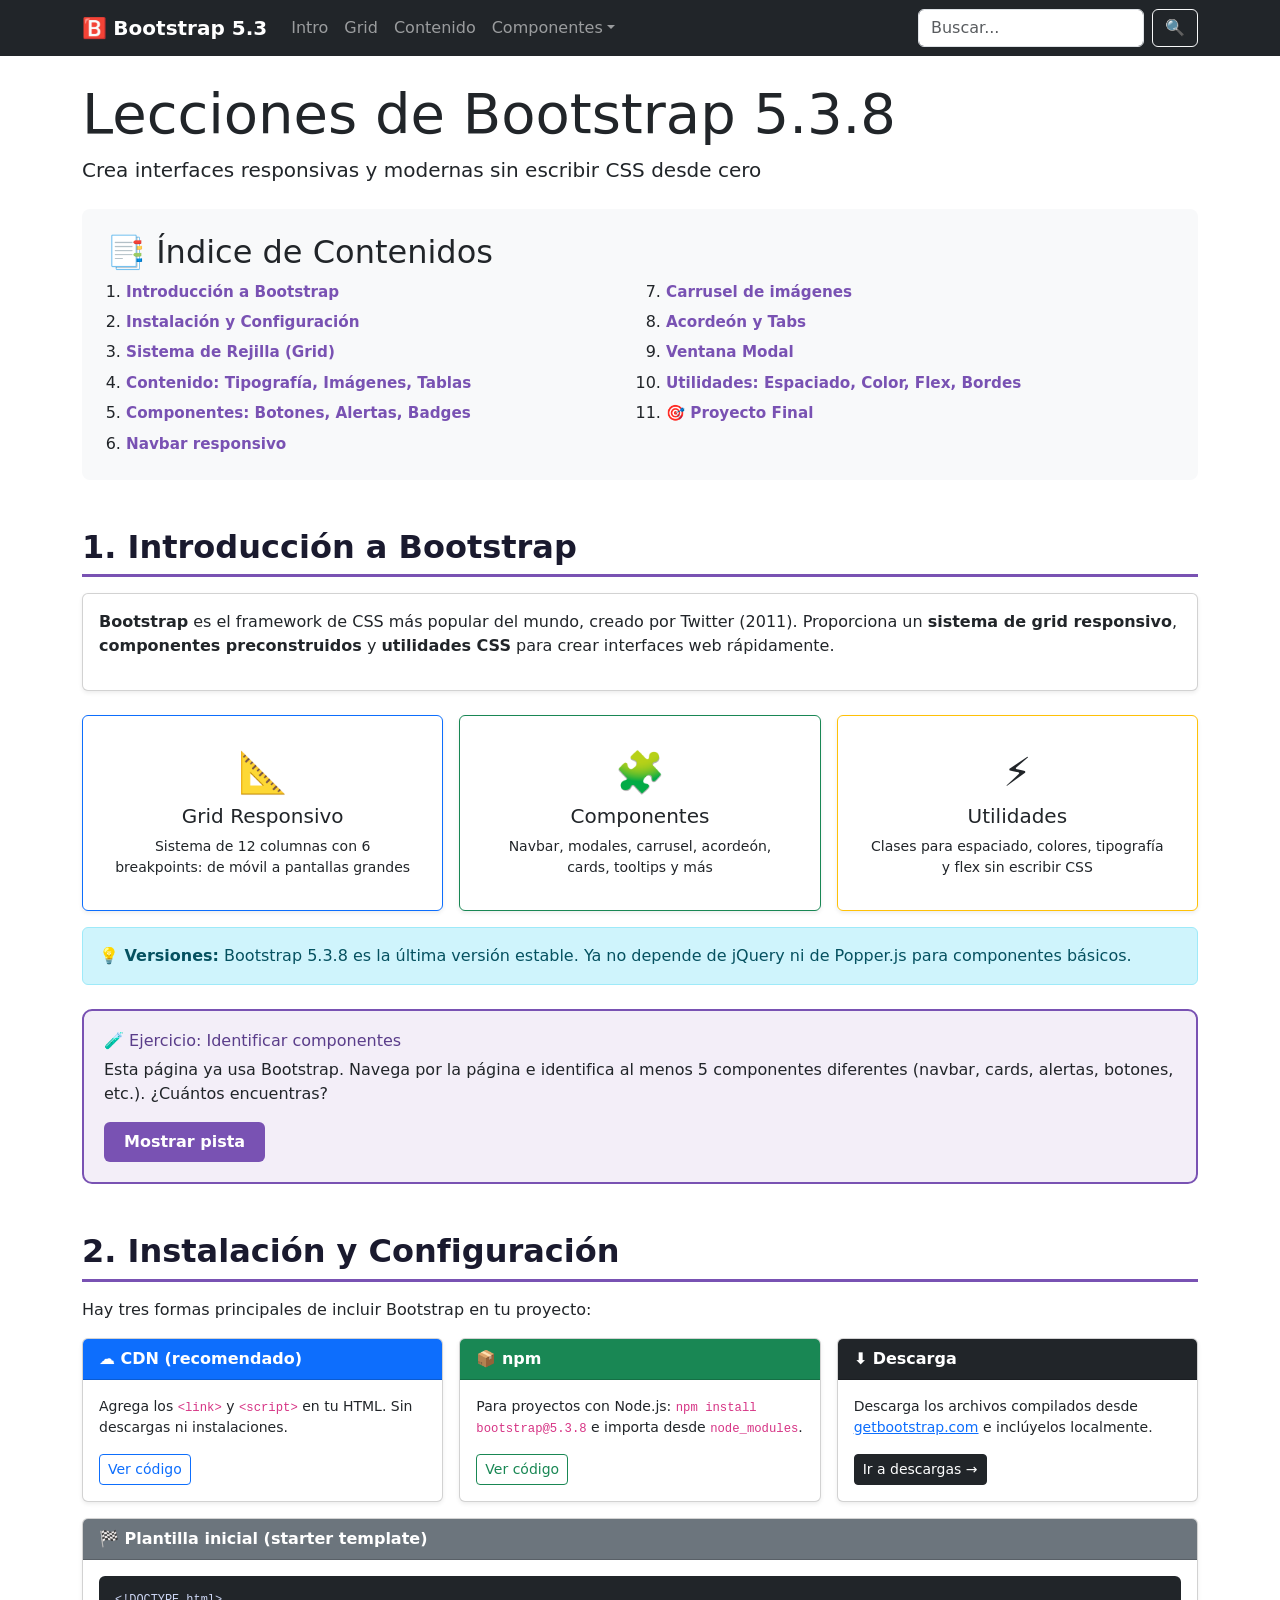
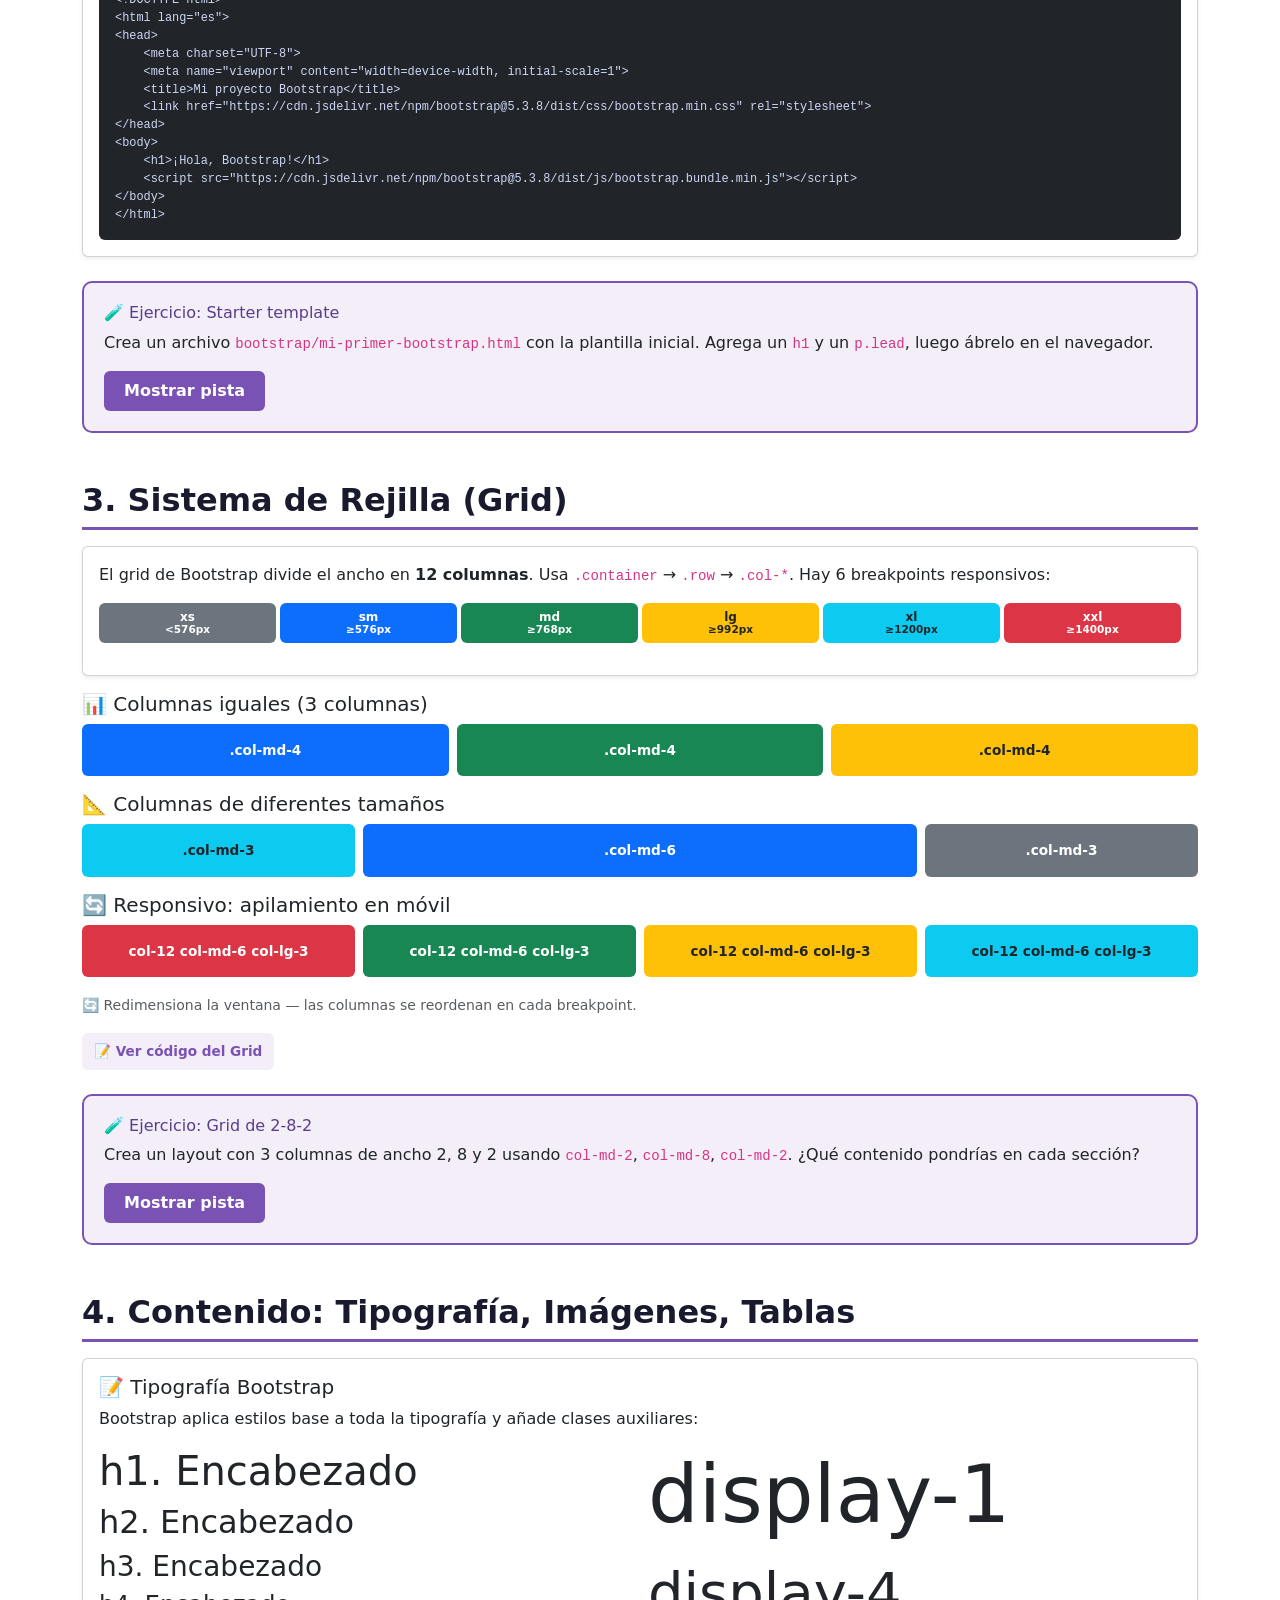
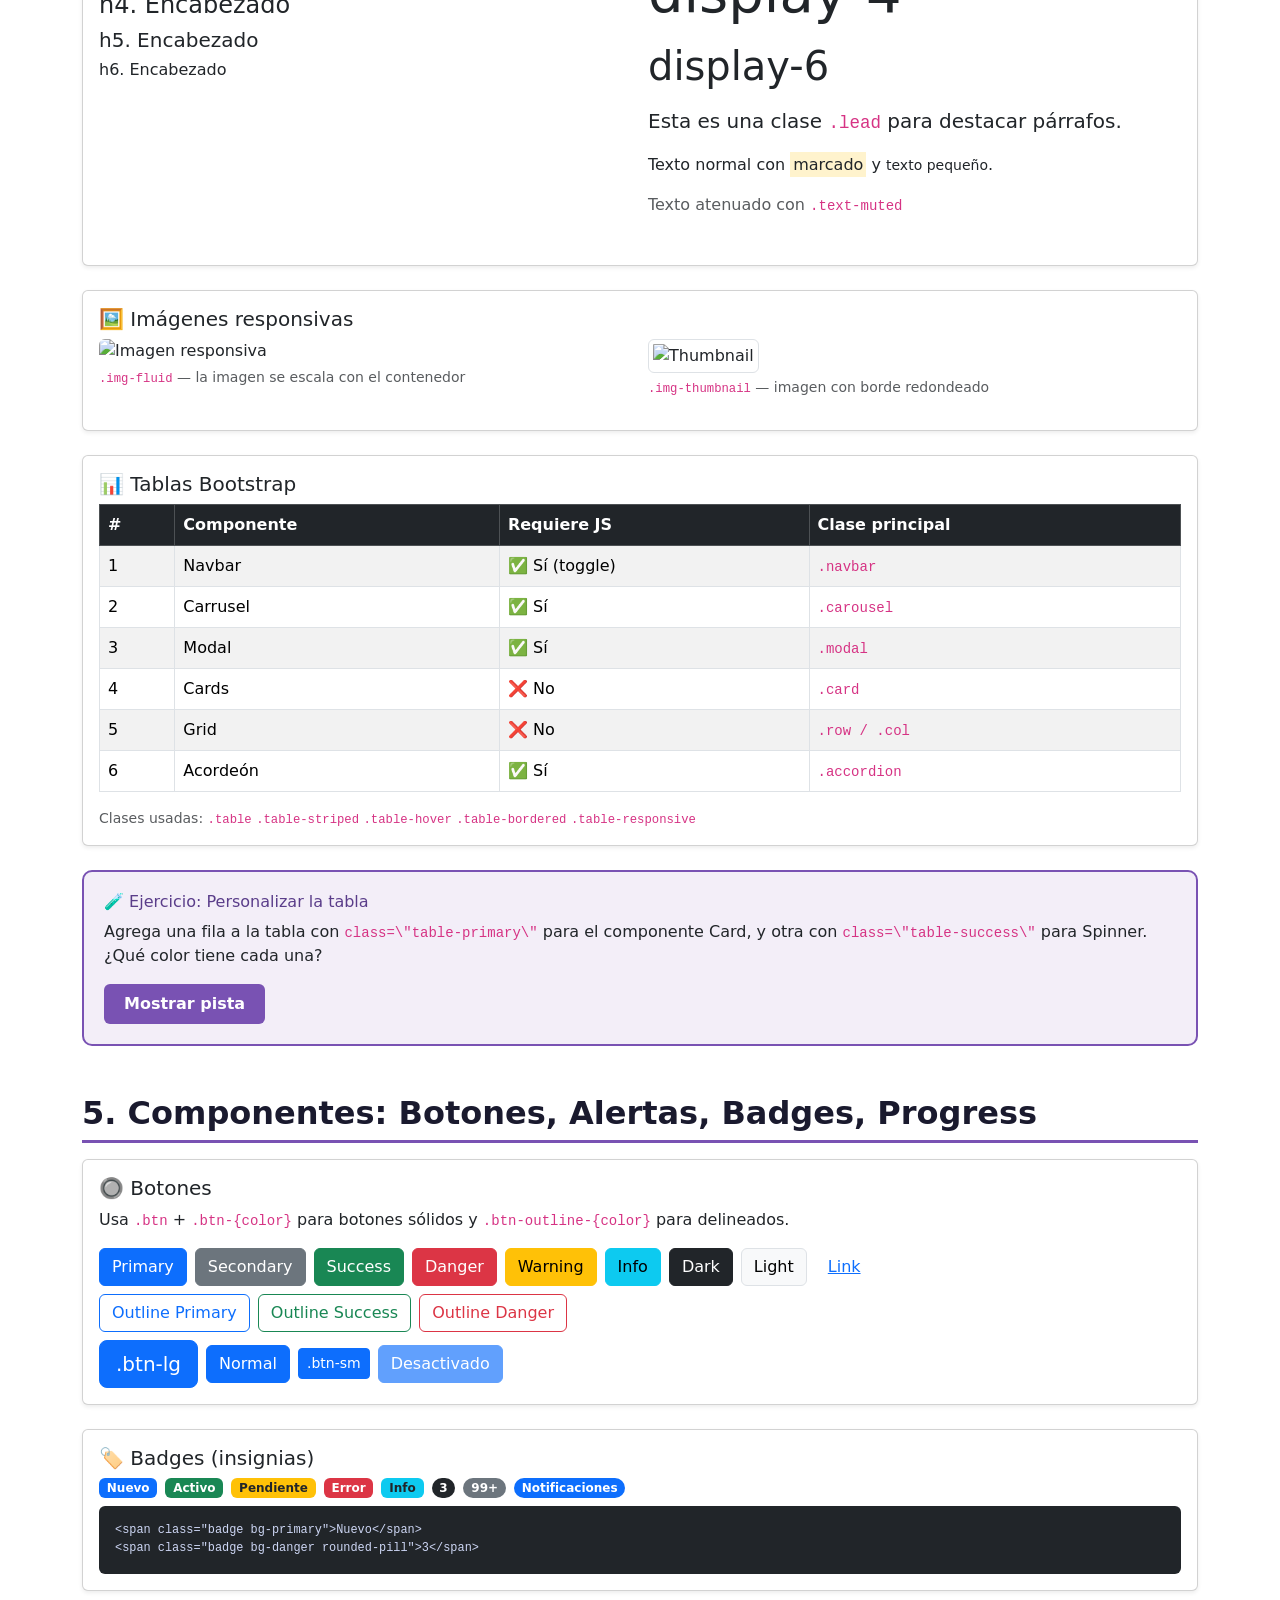
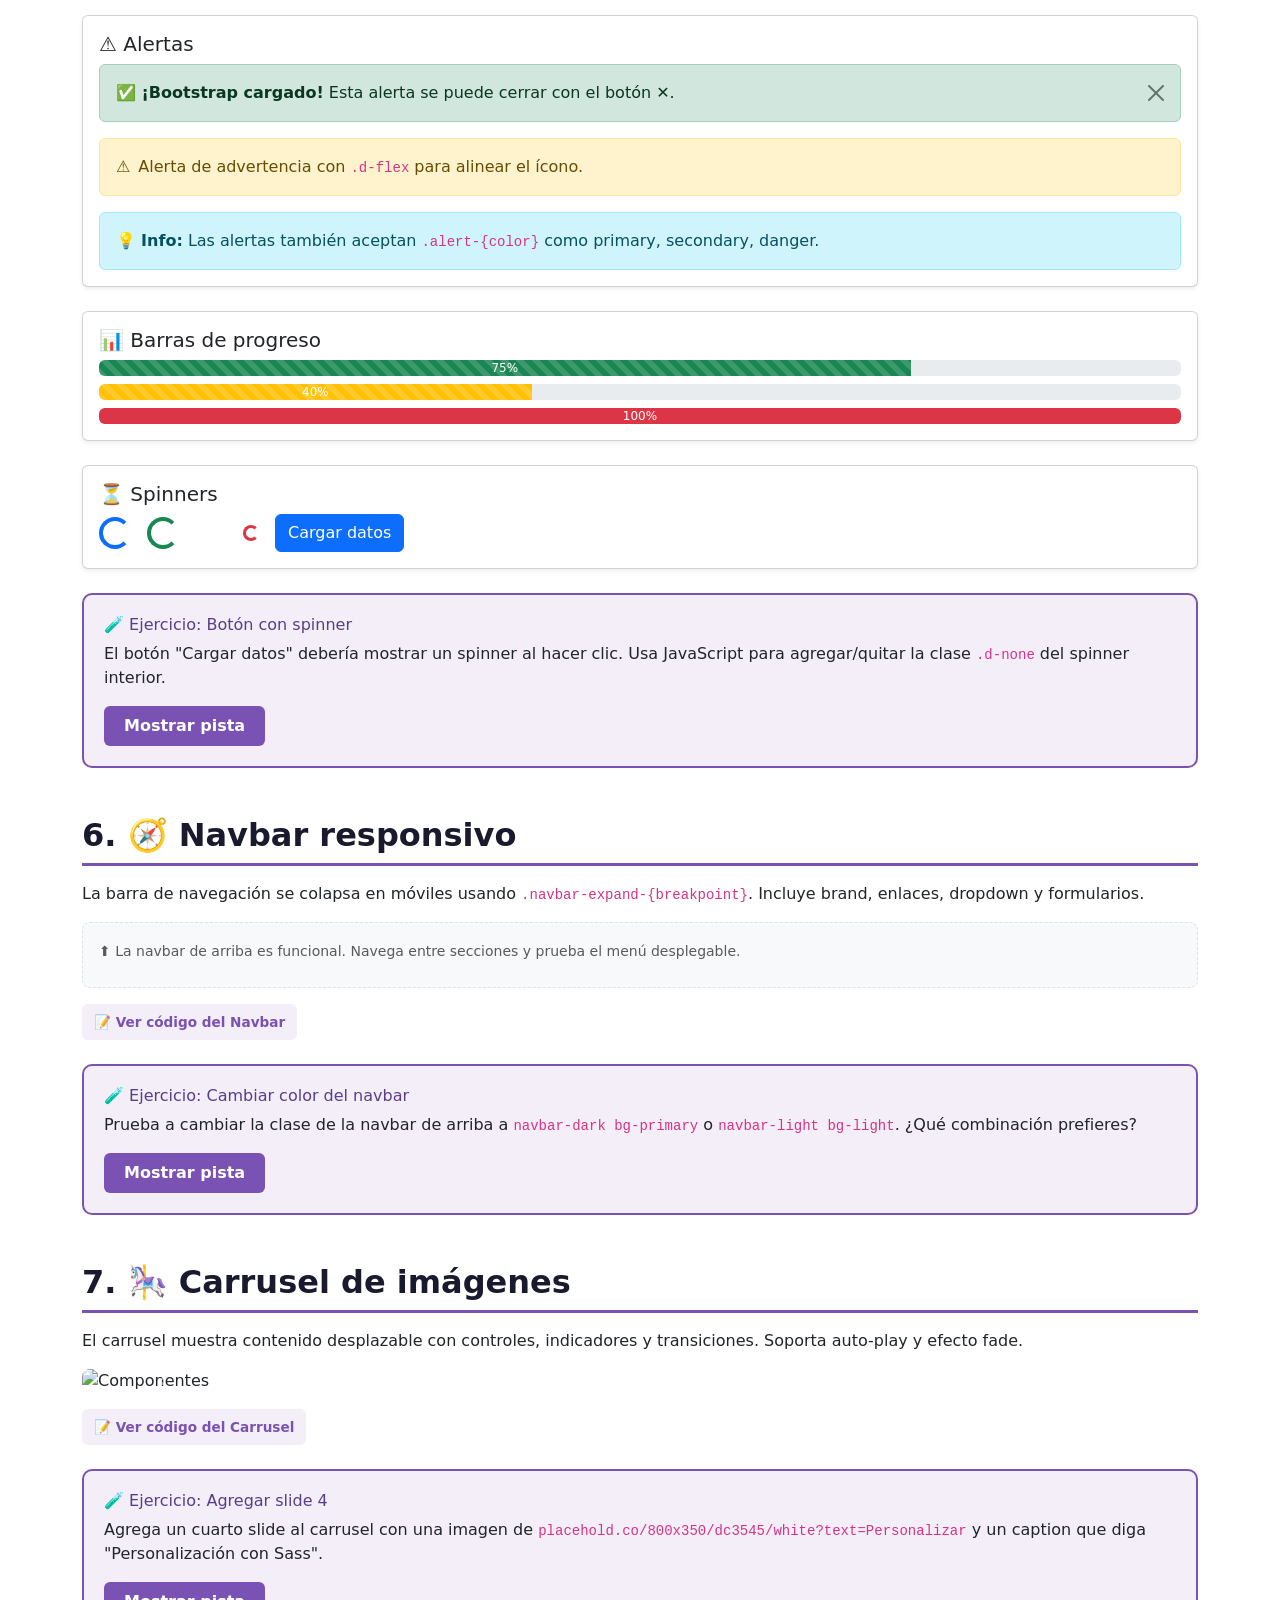
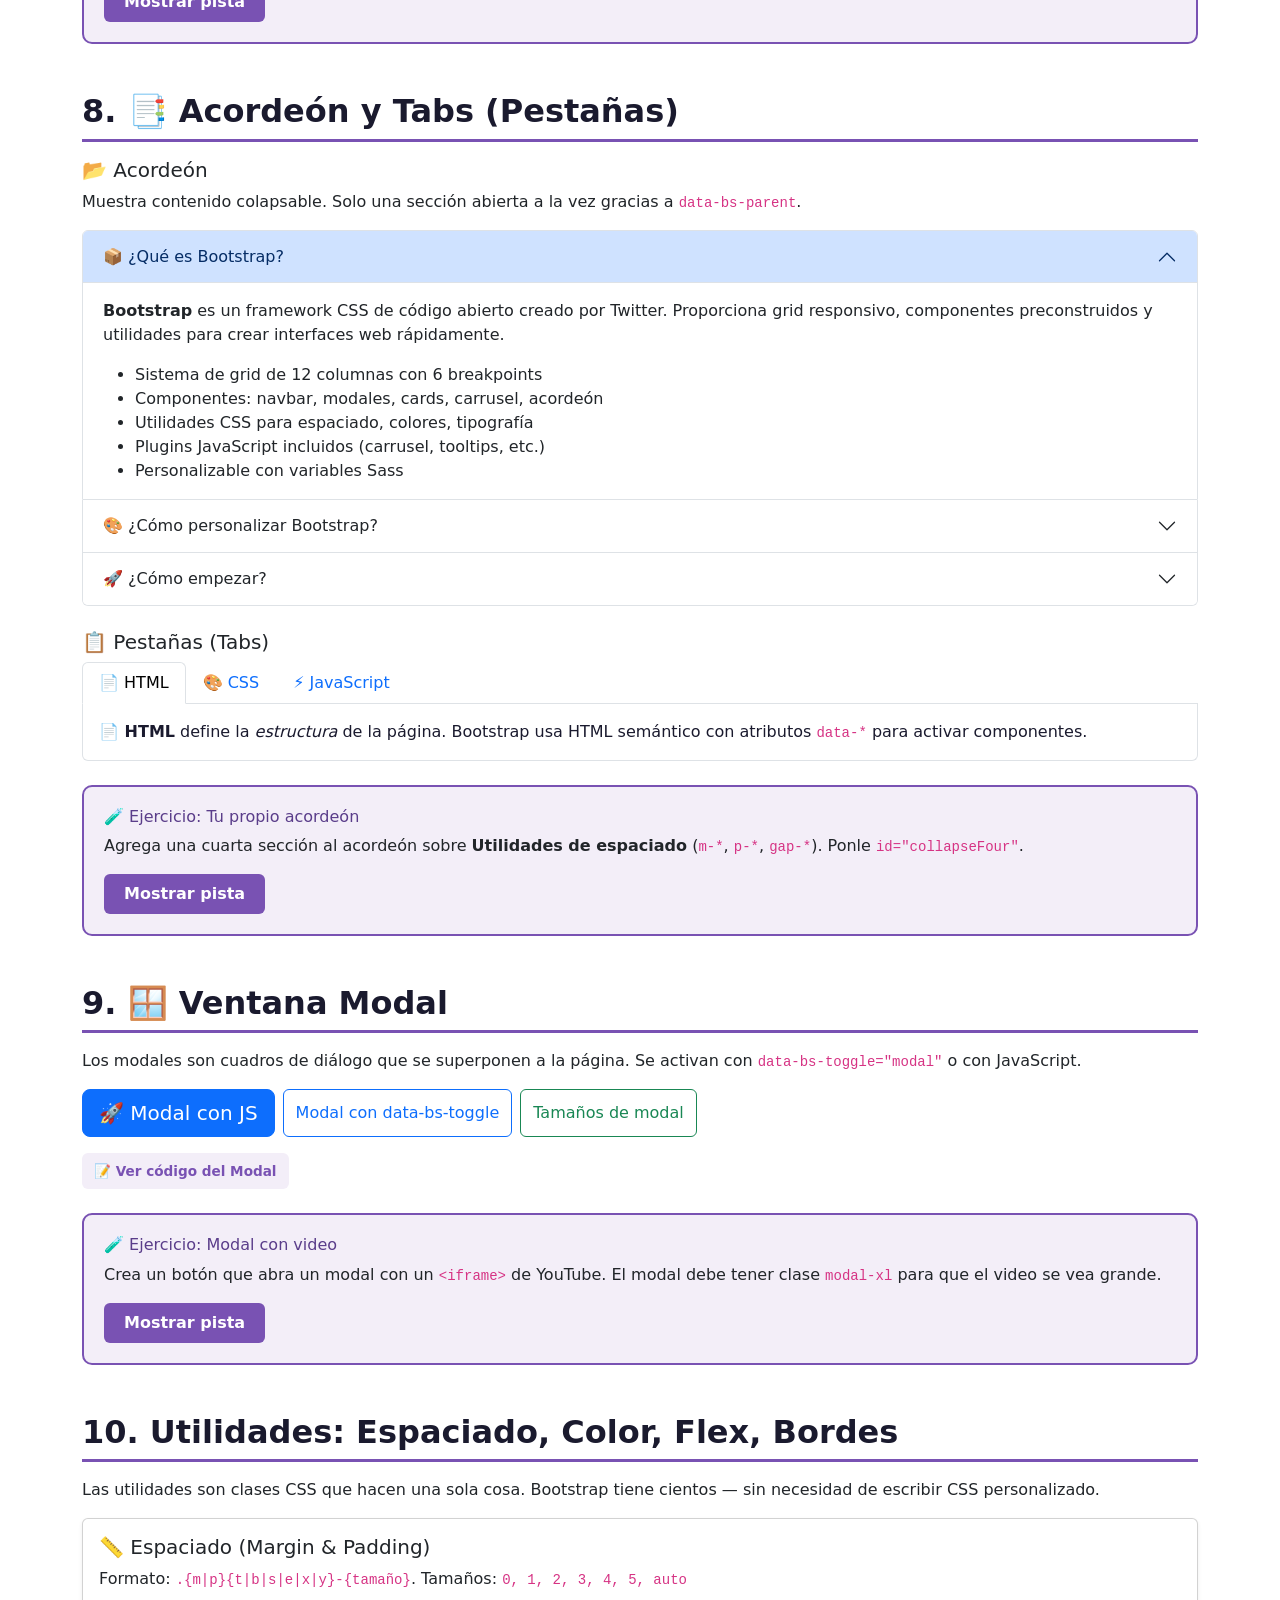
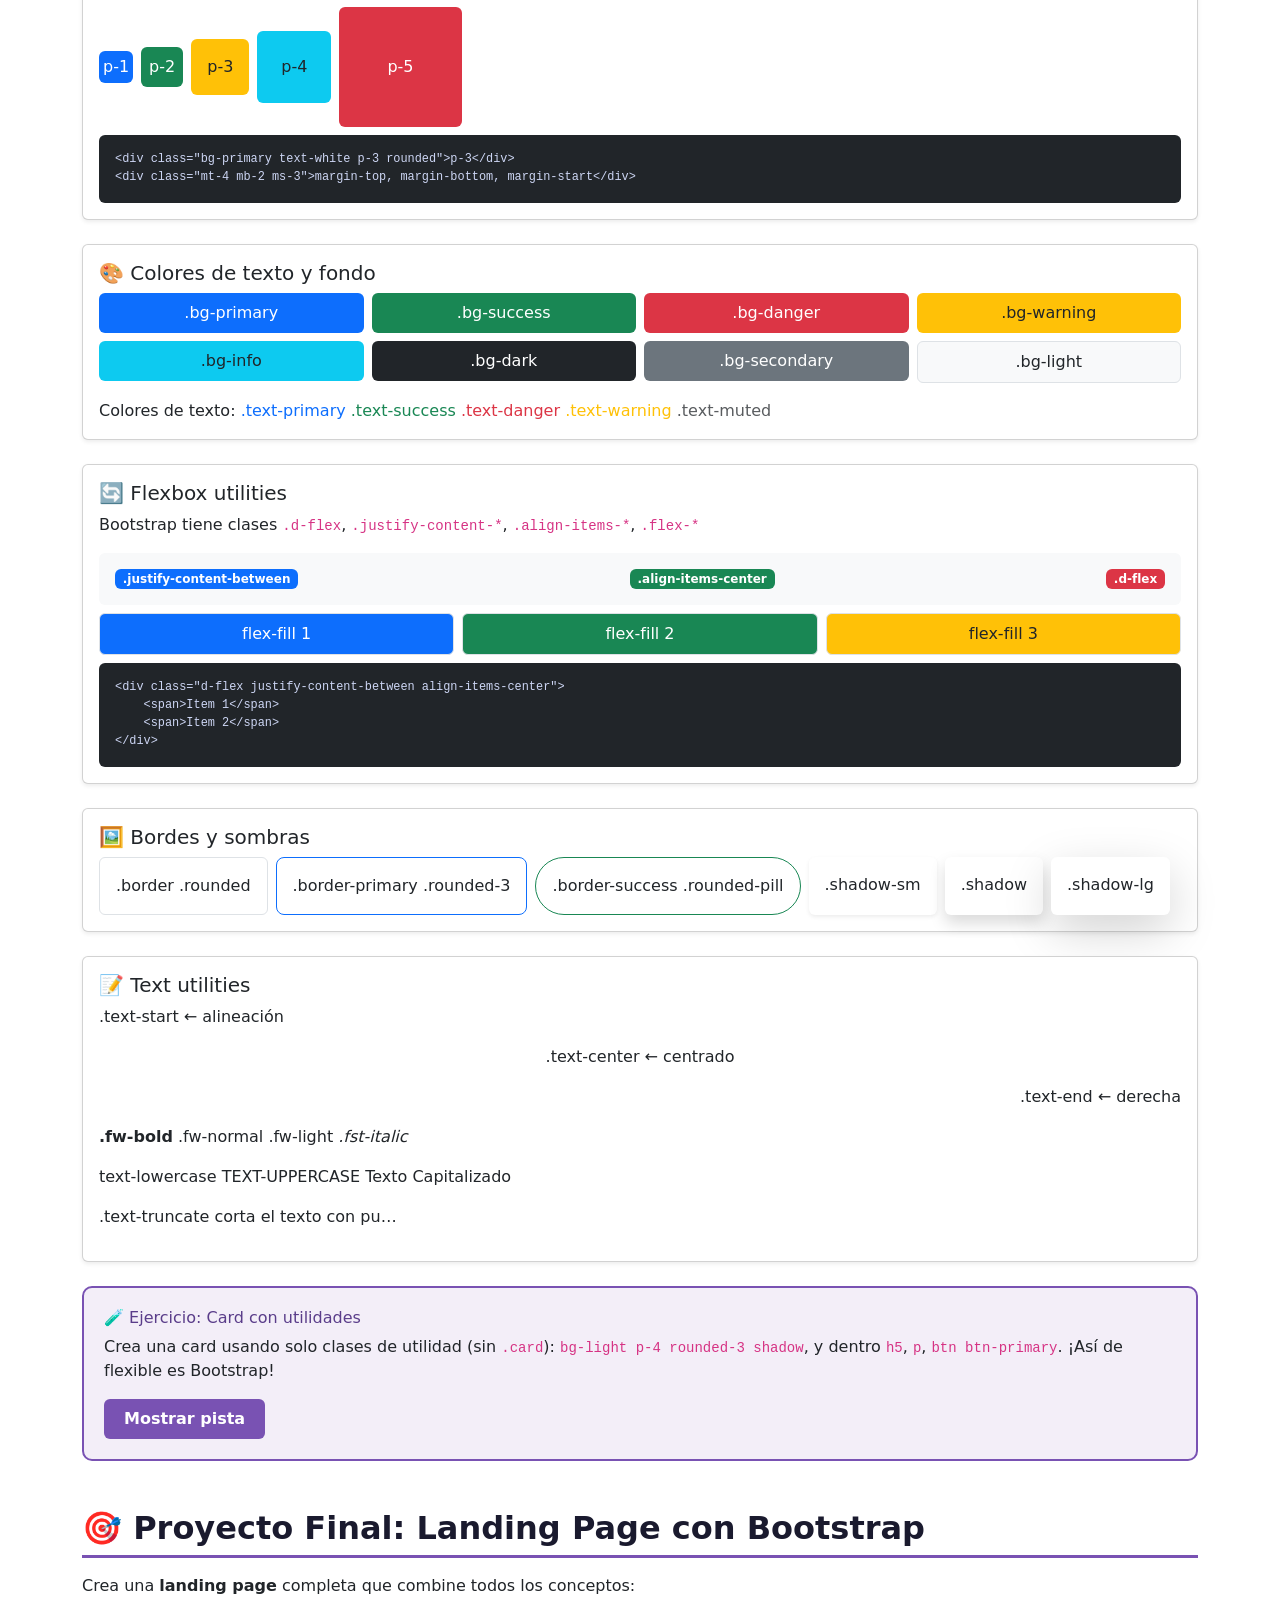
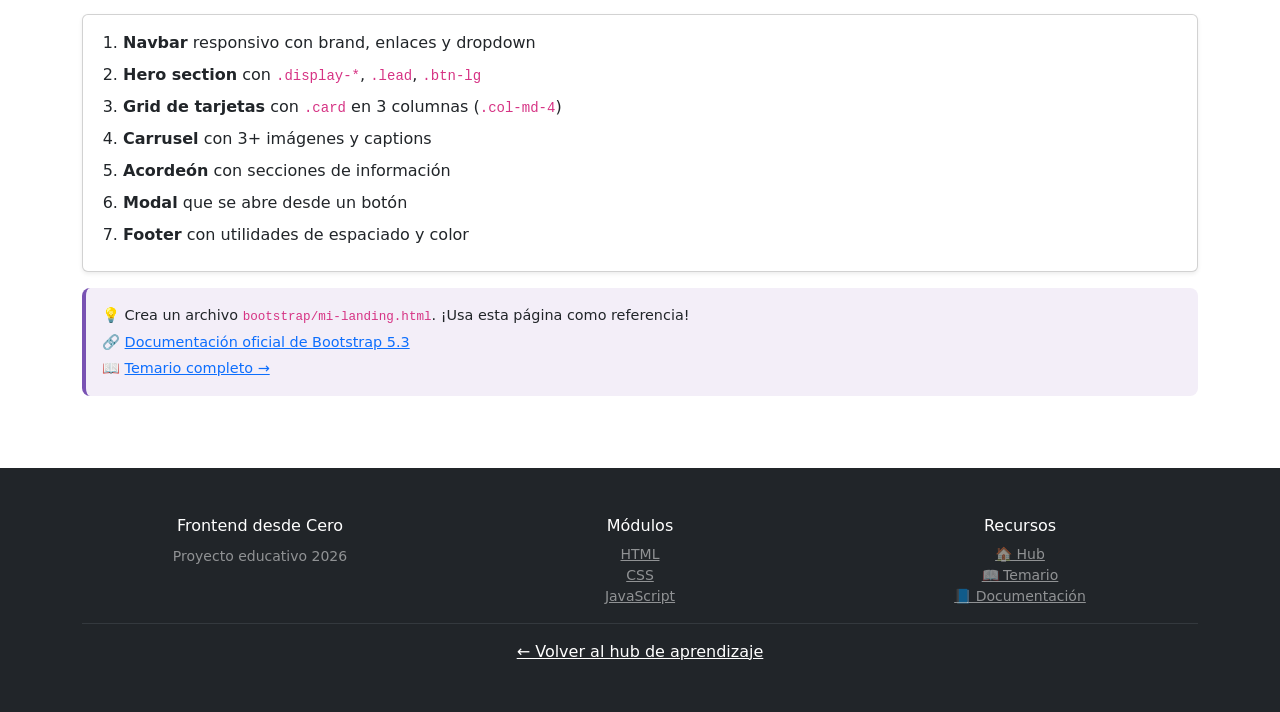
==== commit 0a2e5589: "Pagina Funcional Sin Refinar" ====
--- a/bootstrap/index.html
+++ b/bootstrap/index.html
@@ -9,39 +9,29 @@
 </head>
 <body>
     <!-- ============================================================ -->
-    <!-- DEMO 1: NAVBAR                                               -->
+    <!-- NAVBAR (Demo funcional en S5)                               -->
     <!-- ============================================================ -->
     <nav class="navbar navbar-expand-lg navbar-dark bg-dark sticky-top">
         <div class="container">
-            <a class="navbar-brand" href="#">
-                🅱️ <strong>Bootstrap 5.3</strong>
-            </a>
+            <a class="navbar-brand" href="#">🅱️ <strong>Bootstrap 5.3</strong></a>
             <button class="navbar-toggler" type="button" data-bs-toggle="collapse" data-bs-target="#navbarDemo" 
                     aria-controls="navbarDemo" aria-expanded="false" aria-label="Abrir menú">
                 <span class="navbar-toggler-icon"></span>
             </button>
-
             <div class="collapse navbar-collapse" id="navbarDemo">
                 <ul class="navbar-nav me-auto mb-2 mb-lg-0">
-                    <li class="nav-item">
-                        <a class="nav-link active" aria-current="page" href="#navbar-section">Navbar</a>
-                    </li>
-                    <li class="nav-item">
-                        <a class="nav-link" href="#carousel-section">Carrusel</a>
-                    </li>
-                    <li class="nav-item">
-                        <a class="nav-link" href="#accordion-section">Acordeón</a>
-                    </li>
+                    <li class="nav-item"><a class="nav-link" href="#s-intro">Intro</a></li>
+                    <li class="nav-item"><a class="nav-link" href="#s-grid">Grid</a></li>
+                    <li class="nav-item"><a class="nav-link" href="#s-contenido">Contenido</a></li>
                     <li class="nav-item dropdown">
-                        <a class="nav-link dropdown-toggle" href="#" role="button" data-bs-toggle="dropdown" aria-expanded="false">
-                            Más componentes
-                        </a>
+                        <a class="nav-link dropdown-toggle" href="#" role="button" data-bs-toggle="dropdown">Componentes</a>
                         <ul class="dropdown-menu">
-                            <li><a class="dropdown-item" href="#grid-section">Grid</a></li>
-                            <li><a class="dropdown-item" href="#buttons-section">Botones</a></li>
-                            <li><a class="dropdown-item" href="#modal-section">Modal</a></li>
-                            <li><hr class="dropdown-divider"></li>
-                            <li><a class="dropdown-item" href="#final-section">Proyecto final</a></li>
+                            <li><a class="dropdown-item" href="#s-componentes">Botones / Alertas</a></li>
+                            <li><a class="dropdown-item" href="#s-navbar">Navbar</a></li>
+                            <li><a class="dropdown-item" href="#s-carousel">Carrusel</a></li>
+                            <li><a class="dropdown-item" href="#s-accordion">Acordeón</a></li>
+                            <li><a class="dropdown-item" href="#s-modal">Modal</a></li>
+                            <li><a class="dropdown-item" href="#s-utilidades">Utilidades</a></li>
                         </ul>
                     </li>
                 </ul>
@@ -53,26 +43,445 @@
         </div>
     </nav>
 
-    <!-- ============================================================ -->
-    <!-- CONTENIDO PRINCIPAL                                          -->
-    <!-- ============================================================ -->
     <div class="container py-4">
         <header class="mb-4" id="top">
             <h1 class="display-4">Lecciones de Bootstrap 5.3.8</h1>
             <p class="lead">Crea interfaces responsivas y modernas sin escribir CSS desde cero</p>
         </header>
 
-        <section class="mb-4 p-4 bg-light rounded-3">
-            <h2>¿Qué es Bootstrap?</h2>
-            <p><strong>Bootstrap</strong> es el framework de CSS más popular. Proporciona un <strong>sistema de grid</strong>, <strong>componentes preconstruidos</strong> (navbar, carrusel, acordeón, modales) y <strong>utilidades</strong> para crear sitios web responsivos rápida y consistentemente.</p>
-        </section>
-
-        <!-- ============================================================ -->
-        <!-- NAVBAR SECTION                                               -->
-        <!-- ============================================================ -->
-        <section class="mb-5" id="navbar-section">
-            <h2 class="section-title">🧭 Navbar responsivo</h2>
-            <p>La barra de navegación de Bootstrap es <strong>responsiva por defecto</strong>. Incluye brand, enlaces, dropdown, buscador y se colapsa en móviles.</p>
+        <!-- ============================================================ -->
+        <!-- ÍNDICE DE CONTENIDOS                                        -->
+        <!-- ============================================================ -->
+        <section class="mb-5 p-4 bg-light rounded-3" id="s-indice">
+            <h2>📑 Índice de Contenidos</h2>
+            <ol class="toc-list mb-0">
+                <li><a href="#s-intro">Introducción a Bootstrap</a></li>
+                <li><a href="#s-instalacion">Instalación y Configuración</a></li>
+                <li><a href="#s-grid">Sistema de Rejilla (Grid)</a></li>
+                <li><a href="#s-contenido">Contenido: Tipografía, Imágenes, Tablas</a></li>
+                <li><a href="#s-componentes">Componentes: Botones, Alertas, Badges</a></li>
+                <li><a href="#s-navbar">Navbar responsivo</a></li>
+                <li><a href="#s-carousel">Carrusel de imágenes</a></li>
+                <li><a href="#s-accordion">Acordeón y Tabs</a></li>
+                <li><a href="#s-modal">Ventana Modal</a></li>
+                <li><a href="#s-utilidades">Utilidades: Espaciado, Color, Flex, Bordes</a></li>
+                <li><a href="#s-proyecto">🎯 Proyecto Final</a></li>
+            </ol>
+        </section>
+
+        <!-- ============================================================ -->
+        <!-- SECCIÓN 1: INTRODUCCIÓN                                     -->
+        <!-- ============================================================ -->
+        <section class="mb-5" id="s-intro">
+            <h2 class="section-title">1. Introducción a Bootstrap</h2>
+
+            <div class="card shadow-sm mb-4">
+                <div class="card-body">
+                    <p><strong>Bootstrap</strong> es el framework de CSS más popular del mundo, creado por Twitter (2011). Proporciona un <strong>sistema de grid responsivo</strong>, <strong>componentes preconstruidos</strong> y <strong>utilidades CSS</strong> para crear interfaces web rápidamente.</p>
+                </div>
+            </div>
+
+            <div class="row g-3 mb-3">
+                <div class="col-md-4">
+                    <div class="card h-100 text-center p-3 border-primary shadow-sm">
+                        <div class="card-body">
+                            <div class="display-6 mb-2">📐</div>
+                            <h5 class="card-title">Grid Responsivo</h5>
+                            <p class="card-text small">Sistema de 12 columnas con 6 breakpoints: de móvil a pantallas grandes</p>
+                        </div>
+                    </div>
+                </div>
+                <div class="col-md-4">
+                    <div class="card h-100 text-center p-3 border-success shadow-sm">
+                        <div class="card-body">
+                            <div class="display-6 mb-2">🧩</div>
+                            <h5 class="card-title">Componentes</h5>
+                            <p class="card-text small">Navbar, modales, carrusel, acordeón, cards, tooltips y más</p>
+                        </div>
+                    </div>
+                </div>
+                <div class="col-md-4">
+                    <div class="card h-100 text-center p-3 border-warning shadow-sm">
+                        <div class="card-body">
+                            <div class="display-6 mb-2">⚡</div>
+                            <h5 class="card-title">Utilidades</h5>
+                            <p class="card-text small">Clases para espaciado, colores, tipografía y flex sin escribir CSS</p>
+                        </div>
+                    </div>
+                </div>
+            </div>
+
+            <div class="alert alert-info">
+                <strong>💡 Versiones:</strong> Bootstrap 5.3.8 es la última versión estable. Ya no depende de jQuery ni de Popper.js para componentes básicos.
+            </div>
+
+            <div class="exercise-box">
+                <h4>🧪 Ejercicio: Identificar componentes</h4>
+                <p>Esta página ya usa Bootstrap. Navega por la página e identifica al menos 5 componentes diferentes (navbar, cards, alertas, botones, etc.). ¿Cuántos encuentras?</p>
+                <button class="btn-exercise" data-exercise="intro">Mostrar pista</button>
+                <p class="hint" id="hint-intro" hidden>💡 Mira la navbar, las tarjetas de arriba, la alerta azul, los botones en las secciones y el footer. ¡Bootstrap lo está manejando todo!</p>
+            </div>
+        </section>
+
+        <!-- ============================================================ -->
+        <!-- SECCIÓN 2: INSTALACIÓN                                      -->
+        <!-- ============================================================ -->
+        <section class="mb-5" id="s-instalacion">
+            <h2 class="section-title">2. Instalación y Configuración</h2>
+
+            <p>Hay tres formas principales de incluir Bootstrap en tu proyecto:</p>
+
+            <div class="row g-3 mb-3">
+                <div class="col-md-4">
+                    <div class="card h-100 shadow-sm">
+                        <div class="card-header bg-primary text-white fw-bold">☁️ CDN (recomendado)</div>
+                        <div class="card-body">
+                            <p class="card-text small">Agrega los <code>&lt;link&gt;</code> y <code>&lt;script&gt;</code> en tu HTML. Sin descargas ni instalaciones.</p>
+                            <button class="btn btn-sm btn-outline-primary" data-bs-toggle="collapse" data-bs-target="#cdnCode">Ver código</button>
+                            <div class="collapse mt-2" id="cdnCode">
+                                <div class="code-demo small">
+                                    <pre><code>&lt;link href=&quot;https://cdn.jsdelivr.net/npm/bootstrap@5.3.8/dist/css/bootstrap.min.css&quot; rel=&quot;stylesheet&quot;&gt;
+
+&lt;script src=&quot;https://cdn.jsdelivr.net/npm/bootstrap@5.3.8/dist/js/bootstrap.bundle.min.js&quot;&gt;&lt;/script&gt;</code></pre>
+                                </div>
+                            </div>
+                        </div>
+                    </div>
+                </div>
+                <div class="col-md-4">
+                    <div class="card h-100 shadow-sm">
+                        <div class="card-header bg-success text-white fw-bold">📦 npm</div>
+                        <div class="card-body">
+                            <p class="card-text small">Para proyectos con Node.js: <code>npm install bootstrap@5.3.8</code> e importa desde <code>node_modules</code>.</p>
+                            <button class="btn btn-sm btn-outline-success" data-bs-toggle="collapse" data-bs-target="#npmCode">Ver código</button>
+                            <div class="collapse mt-2" id="npmCode">
+                                <div class="code-demo small">
+                                    <pre><code>npm install bootstrap@5.3.8
+
+// En tu JS:
+import 'bootstrap/dist/css/bootstrap.min.css';
+import 'bootstrap';</code></pre>
+                                </div>
+                            </div>
+                        </div>
+                    </div>
+                </div>
+                <div class="col-md-4">
+                    <div class="card h-100 shadow-sm">
+                        <div class="card-header bg-dark text-white fw-bold">⬇️ Descarga</div>
+                        <div class="card-body">
+                            <p class="card-text small">Descarga los archivos compilados desde <a href="https://getbootstrap.com/docs/5.3/getting-started/download/" target="_blank" rel="noopener">getbootstrap.com</a> e inclúyelos localmente.</p>
+                            <a href="https://getbootstrap.com/docs/5.3/getting-started/download/" target="_blank" rel="noopener" class="btn btn-sm btn-dark">Ir a descargas →</a>
+                        </div>
+                    </div>
+                </div>
+            </div>
+
+            <div class="card shadow-sm mb-3">
+                <div class="card-header bg-secondary text-white fw-bold">
+                    🏁 Plantilla inicial (starter template)
+                </div>
+                <div class="card-body">
+                    <div class="code-demo">
+                        <pre><code>&lt;!DOCTYPE html&gt;
+&lt;html lang=&quot;es&quot;&gt;
+&lt;head&gt;
+    &lt;meta charset=&quot;UTF-8&quot;&gt;
+    &lt;meta name=&quot;viewport&quot; content=&quot;width=device-width, initial-scale=1&quot;&gt;
+    &lt;title&gt;Mi proyecto Bootstrap&lt;/title&gt;
+    &lt;link href=&quot;https://cdn.jsdelivr.net/npm/bootstrap@5.3.8/dist/css/bootstrap.min.css&quot; rel=&quot;stylesheet&quot;&gt;
+&lt;/head&gt;
+&lt;body&gt;
+    &lt;h1&gt;¡Hola, Bootstrap!&lt;/h1&gt;
+    &lt;script src=&quot;https://cdn.jsdelivr.net/npm/bootstrap@5.3.8/dist/js/bootstrap.bundle.min.js&quot;&gt;&lt;/script&gt;
+&lt;/body&gt;
+&lt;/html&gt;</code></pre>
+                    </div>
+                </div>
+            </div>
+
+            <div class="exercise-box">
+                <h4>🧪 Ejercicio: Starter template</h4>
+                <p>Crea un archivo <code>bootstrap/mi-primer-bootstrap.html</code> con la plantilla inicial. Agrega un <code>h1</code> y un <code>p.lead</code>, luego ábrelo en el navegador.</p>
+                <button class="btn-exercise" data-exercise="instalacion">Mostrar pista</button>
+                <p class="hint" id="hint-instalacion" hidden>💡 Copia la plantilla de arriba, guárdala como HTML y ábrela. Si ves texto con la fuente de Bootstrap y la página se ve bien, ¡está funcionando!</p>
+            </div>
+        </section>
+
+        <!-- ============================================================ -->
+        <!-- SECCIÓN 3: GRID                                             -->
+        <!-- ============================================================ -->
+        <section class="mb-5" id="s-grid">
+            <h2 class="section-title">3. Sistema de Rejilla (Grid)</h2>
+
+            <div class="card shadow-sm mb-3">
+                <div class="card-body">
+                    <p>El grid de Bootstrap divide el ancho en <strong>12 columnas</strong>. Usa <code>.container</code> → <code>.row</code> → <code>.col-*</code>. Hay 6 breakpoints responsivos:</p>
+                    <div class="row text-center g-1 mb-3">
+                        <div class="col-4 col-sm-2"><span class="badge bg-secondary w-100 py-2">xs<br><small>&lt;576px</small></span></div>
+                        <div class="col-4 col-sm-2"><span class="badge bg-primary w-100 py-2">sm<br><small>≥576px</small></span></div>
+                        <div class="col-4 col-sm-2"><span class="badge bg-success w-100 py-2">md<br><small>≥768px</small></span></div>
+                        <div class="col-4 col-sm-2"><span class="badge bg-warning text-dark w-100 py-2">lg<br><small>≥992px</small></span></div>
+                        <div class="col-4 col-sm-2"><span class="badge bg-info text-dark w-100 py-2">xl<br><small>≥1200px</small></span></div>
+                        <div class="col-4 col-sm-2"><span class="badge bg-danger w-100 py-2">xxl<br><small>≥1400px</small></span></div>
+                    </div>
+                </div>
+            </div>
+
+            <h5 class="mb-2">📊 Columnas iguales (3 columnas)</h5>
+            <div class="row mb-3 g-2">
+                <div class="col-md-4"><div class="grid-demo bg-primary text-white p-3 rounded text-center">.col-md-4</div></div>
+                <div class="col-md-4"><div class="grid-demo bg-success text-white p-3 rounded text-center">.col-md-4</div></div>
+                <div class="col-md-4"><div class="grid-demo bg-warning text-dark p-3 rounded text-center">.col-md-4</div></div>
+            </div>
+
+            <h5 class="mb-2">📐 Columnas de diferentes tamaños</h5>
+            <div class="row mb-3 g-2">
+                <div class="col-md-3"><div class="grid-demo bg-info text-dark p-3 rounded text-center">.col-md-3</div></div>
+                <div class="col-md-6"><div class="grid-demo bg-primary text-white p-3 rounded text-center">.col-md-6</div></div>
+                <div class="col-md-3"><div class="grid-demo bg-secondary text-white p-3 rounded text-center">.col-md-3</div></div>
+            </div>
+
+            <h5 class="mb-2">🔄 Responsivo: apilamiento en móvil</h5>
+            <div class="row mb-3 g-2">
+                <div class="col-12 col-md-6 col-lg-3">
+                    <div class="grid-demo bg-danger text-white p-3 rounded text-center">col-12 col-md-6 col-lg-3</div>
+                </div>
+                <div class="col-12 col-md-6 col-lg-3">
+                    <div class="grid-demo bg-success text-white p-3 rounded text-center">col-12 col-md-6 col-lg-3</div>
+                </div>
+                <div class="col-12 col-md-6 col-lg-3">
+                    <div class="grid-demo bg-warning text-dark p-3 rounded text-center">col-12 col-md-6 col-lg-3</div>
+                </div>
+                <div class="col-12 col-md-6 col-lg-3">
+                    <div class="grid-demo bg-info text-dark p-3 rounded text-center">col-12 col-md-6 col-lg-3</div>
+                </div>
+            </div>
+            <p class="text-muted"><small>🔄 Redimensiona la ventana — las columnas se reordenan en cada breakpoint.</small></p>
+
+            <details class="code-toggle mb-3">
+                <summary>📝 Ver código del Grid</summary>
+                <div class="code-demo">
+                    <pre><code>&lt;div class=&quot;container&quot;&gt;
+    &lt;div class=&quot;row&quot;&gt;
+        &lt;div class=&quot;col-md-4&quot;&gt;Columna 1&lt;/div&gt;
+        &lt;div class=&quot;col-md-4&quot;&gt;Columna 2&lt;/div&gt;
+        &lt;div class=&quot;col-md-4&quot;&gt;Columna 3&lt;/div&gt;
+    &lt;/div&gt;
+&lt;/div&gt;</code></pre>
+                </div>
+            </details>
+
+            <div class="exercise-box">
+                <h4>🧪 Ejercicio: Grid de 2-8-2</h4>
+                <p>Crea un layout con 3 columnas de ancho 2, 8 y 2 usando <code>col-md-2</code>, <code>col-md-8</code>, <code>col-md-2</code>. ¿Qué contenido pondrías en cada sección?</p>
+                <button class="btn-exercise" data-exercise="grid">Mostrar pista</button>
+                <p class="hint" id="hint-grid" hidden>💡 El diseño 2-8-2 es ideal para sidebar-content-sidebar. Un blog típico: menú izquierdo (2), artículo principal (8), widgets (2).</p>
+            </div>
+        </section>
+
+        <!-- ============================================================ -->
+        <!-- SECCIÓN 4: CONTENIDO (Tipografía, Imágenes, Tablas)          -->
+        <!-- ============================================================ -->
+        <section class="mb-5" id="s-contenido">
+            <h2 class="section-title">4. Contenido: Tipografía, Imágenes, Tablas</h2>
+
+            <div class="card shadow-sm mb-4">
+                <div class="card-body">
+                    <h5>📝 Tipografía Bootstrap</h5>
+                    <p>Bootstrap aplica estilos base a toda la tipografía y añade clases auxiliares:</p>
+
+                    <div class="row g-3 mb-3">
+                        <div class="col-md-6">
+                            <h1>h1. Encabezado</h1>
+                            <h2>h2. Encabezado</h2>
+                            <h3>h3. Encabezado</h3>
+                            <h4>h4. Encabezado</h4>
+                            <h5>h5. Encabezado</h5>
+                            <h6>h6. Encabezado</h6>
+                        </div>
+                        <div class="col-md-6">
+                            <p class="display-1">display-1</p>
+                            <p class="display-4">display-4</p>
+                            <p class="display-6">display-6</p>
+                            <p class="lead">Esta es una clase <code>.lead</code> para destacar párrafos.</p>
+                            <p>Texto normal con <mark>marcado</mark> y <small>texto pequeño</small>.</p>
+                            <p class="text-muted">Texto atenuado con <code>.text-muted</code></p>
+                        </div>
+                    </div>
+                </div>
+            </div>
+
+            <div class="card shadow-sm mb-4">
+                <div class="card-body">
+                    <h5>🖼️ Imágenes responsivas</h5>
+                    <div class="row g-3">
+                        <div class="col-md-6">
+                            <img src="https://placehold.co/600x300/7952b3/white?text=.img-fluid&font=raleway" class="img-fluid rounded" alt="Imagen responsiva">
+                            <p class="text-muted small mt-1"><code>.img-fluid</code> — la imagen se escala con el contenedor</p>
+                        </div>
+                        <div class="col-md-6">
+                            <img src="https://placehold.co/300x300/0d6efd/white?text=.thumbnail&font=raleway" class="img-thumbnail" alt="Thumbnail">
+                            <p class="text-muted small mt-1"><code>.img-thumbnail</code> — imagen con borde redondeado</p>
+                        </div>
+                    </div>
+                </div>
+            </div>
+
+            <div class="card shadow-sm mb-3">
+                <div class="card-body">
+                    <h5>📊 Tablas Bootstrap</h5>
+                    <div class="table-responsive">
+                        <table class="table table-striped table-hover table-bordered">
+                            <thead class="table-dark">
+                                <tr>
+                                    <th scope="col">#</th>
+                                    <th scope="col">Componente</th>
+                                    <th scope="col">Requiere JS</th>
+                                    <th scope="col">Clase principal</th>
+                                </tr>
+                            </thead>
+                            <tbody>
+                                <tr><td>1</td><td>Navbar</td><td>✅ Sí (toggle)</td><td><code>.navbar</code></td></tr>
+                                <tr><td>2</td><td>Carrusel</td><td>✅ Sí</td><td><code>.carousel</code></td></tr>
+                                <tr><td>3</td><td>Modal</td><td>✅ Sí</td><td><code>.modal</code></td></tr>
+                                <tr><td>4</td><td>Cards</td><td>❌ No</td><td><code>.card</code></td></tr>
+                                <tr><td>5</td><td>Grid</td><td>❌ No</td><td><code>.row / .col</code></td></tr>
+                                <tr><td>6</td><td>Acordeón</td><td>✅ Sí</td><td><code>.accordion</code></td></tr>
+                            </tbody>
+                        </table>
+                    </div>
+                    <p class="text-muted small mb-0">Clases usadas: <code>.table</code> <code>.table-striped</code> <code>.table-hover</code> <code>.table-bordered</code> <code>.table-responsive</code></p>
+                </div>
+            </div>
+
+            <div class="exercise-box">
+                <h4>🧪 Ejercicio: Personalizar la tabla</h4>
+                <p>Agrega una fila a la tabla con <code>class=\"table-primary\"</code> para el componente Card, y otra con <code>class=\"table-success\"</code> para Spinner. ¿Qué color tiene cada una?</p>
+                <button class="btn-exercise" data-exercise="contenido">Mostrar pista</button>
+                <p class="hint" id="hint-contenido" hidden>💡 <code>&lt;tr class=&quot;table-primary&quot;&gt;&lt;td&gt;7&lt;/td&gt;&lt;td&gt;Card&lt;/td&gt;...&lt;/tr&gt;</code>. <code>table-primary</code> es azul, <code>table-success</code> es verde.</p>
+            </div>
+        </section>
+
+        <!-- ============================================================ -->
+        <!-- SECCIÓN 5: COMPONENTES - BOTONES, ALERTAS, BADGES, PROGRESS  -->
+        <!-- ============================================================ -->
+        <section class="mb-5" id="s-componentes">
+            <h2 class="section-title">5. Componentes: Botones, Alertas, Badges, Progress</h2>
+
+            <div class="card shadow-sm mb-4">
+                <div class="card-body">
+                    <h5>🔘 Botones</h5>
+                    <p>Usa <code>.btn</code> + <code>.btn-{color}</code> para botones sólidos y <code>.btn-outline-{color}</code> para delineados.</p>
+                    <div class="d-flex gap-2 flex-wrap mb-2">
+                        <button class="btn btn-primary">Primary</button>
+                        <button class="btn btn-secondary">Secondary</button>
+                        <button class="btn btn-success">Success</button>
+                        <button class="btn btn-danger">Danger</button>
+                        <button class="btn btn-warning">Warning</button>
+                        <button class="btn btn-info">Info</button>
+                        <button class="btn btn-dark">Dark</button>
+                        <button class="btn btn-light border">Light</button>
+                        <button class="btn btn-link">Link</button>
+                    </div>
+                    <div class="d-flex gap-2 flex-wrap mb-2">
+                        <button class="btn btn-outline-primary">Outline Primary</button>
+                        <button class="btn btn-outline-success">Outline Success</button>
+                        <button class="btn btn-outline-danger">Outline Danger</button>
+                    </div>
+                    <div class="d-flex gap-2 flex-wrap align-items-center mb-0">
+                        <button class="btn btn-primary btn-lg">.btn-lg</button>
+                        <button class="btn btn-primary">Normal</button>
+                        <button class="btn btn-primary btn-sm">.btn-sm</button>
+                        <button class="btn btn-primary" disabled>Desactivado</button>
+                    </div>
+                </div>
+            </div>
+
+            <div class="card shadow-sm mb-4">
+                <div class="card-body">
+                    <h5>🏷️ Badges (insignias)</h5>
+                    <div class="d-flex gap-2 flex-wrap align-items-center">
+                        <span class="badge bg-primary">Nuevo</span>
+                        <span class="badge bg-success">Activo</span>
+                        <span class="badge bg-warning text-dark">Pendiente</span>
+                        <span class="badge bg-danger">Error</span>
+                        <span class="badge bg-info text-dark">Info</span>
+                        <span class="badge bg-dark rounded-pill">3</span>
+                        <span class="badge bg-secondary rounded-pill">99+</span>
+                        <span class="badge bg-primary rounded-pill">Notificaciones</span>
+                    </div>
+                    <div class="code-demo mt-2">
+                        <pre><code>&lt;span class=&quot;badge bg-primary&quot;&gt;Nuevo&lt;/span&gt;
+&lt;span class=&quot;badge bg-danger rounded-pill&quot;&gt;3&lt;/span&gt;</code></pre>
+                    </div>
+                </div>
+            </div>
+
+            <div class="card shadow-sm mb-4">
+                <div class="card-body">
+                    <h5>⚠️ Alertas</h5>
+                    <div class="alert alert-success alert-dismissible fade show" role="alert">
+                        <strong>✅ ¡Bootstrap cargado!</strong> Esta alerta se puede cerrar con el botón ✕.
+                        <button type="button" class="btn-close" data-bs-dismiss="alert" aria-label="Cerrar"></button>
+                    </div>
+                    <div class="alert alert-warning d-flex align-items-center" role="alert">
+                        <span class="me-2">⚠️</span>
+                        <div>Alerta de advertencia con <code>.d-flex</code> para alinear el ícono.</div>
+                    </div>
+                    <div class="alert alert-info mb-0" role="alert">
+                        💡 <strong>Info:</strong> Las alertas también aceptan <code>.alert-{color}</code> como primary, secondary, danger.
+                    </div>
+                </div>
+            </div>
+
+            <div class="card shadow-sm mb-4">
+                <div class="card-body">
+                    <h5>📊 Barras de progreso</h5>
+                    <div class="progress mb-2" role="progressbar" aria-label="Progreso 75%" aria-valuenow="75" aria-valuemin="0" aria-valuemax="100">
+                        <div class="progress-bar progress-bar-striped progress-bar-animated bg-success" style="width: 75%">75%</div>
+                    </div>
+                    <div class="progress mb-2" role="progressbar" aria-label="Progreso 40%" aria-valuenow="40" aria-valuemin="0" aria-valuemax="100">
+                        <div class="progress-bar progress-bar-striped bg-warning" style="width: 40%">40%</div>
+                    </div>
+                    <div class="progress" role="progressbar" aria-label="Progreso 100%" aria-valuenow="100" aria-valuemin="0" aria-valuemax="100">
+                        <div class="progress-bar bg-danger" style="width: 100%">100%</div>
+                    </div>
+                </div>
+            </div>
+
+            <div class="card shadow-sm mb-3">
+                <div class="card-body">
+                    <h5>⏳ Spinners</h5>
+                    <div class="d-flex gap-3 align-items-center">
+                        <div class="spinner-border text-primary" role="status"><span class="visually-hidden">Cargando...</span></div>
+                        <div class="spinner-border text-success" role="status"><span class="visually-hidden">Cargando...</span></div>
+                        <div class="spinner-grow text-warning" role="status"><span class="visually-hidden">Cargando...</span></div>
+                        <div class="spinner-border spinner-border-sm text-danger" role="status"><span class="visually-hidden">Cargando...</span></div>
+                        <div>
+                            <button class="btn btn-primary" id="spinnerBtn">
+                                <span class="spinner-border spinner-border-sm d-none" id="spinnerIcon" role="status"></span>
+                                <span id="spinnerText">Cargar datos</span>
+                            </button>
+                        </div>
+                    </div>
+                </div>
+            </div>
+
+            <div class="exercise-box">
+                <h4>🧪 Ejercicio: Botón con spinner</h4>
+                <p>El botón "Cargar datos" debería mostrar un spinner al hacer clic. Usa JavaScript para agregar/quitar la clase <code>.d-none</code> del spinner interior.</p>
+                <button class="btn-exercise" data-exercise="componentes">Mostrar pista</button>
+                <p class="hint" id="hint-componentes" hidden>💡 <code>document.getElementById('spinnerBtn').addEventListener('click', function() { document.getElementById('spinnerIcon').classList.toggle('d-none'); });</code></p>
+            </div>
+        </section>
+
+        <!-- ============================================================ -->
+        <!-- NAVBAR                                                       -->
+        <!-- ============================================================ -->
+        <section class="mb-5" id="s-navbar">
+            <h2 class="section-title">6. 🧭 Navbar responsivo</h2>
+            <p>La barra de navegación se colapsa en móviles usando <code>.navbar-expand-{breakpoint}</code>. Incluye brand, enlaces, dropdown y formularios.</p>
 
             <div class="demo-box">
                 <p class="mb-2 text-muted"><small>⬆️ La navbar de arriba es funcional. Navega entre secciones y prueba el menú desplegable.</small></p>
@@ -81,30 +490,15 @@
             <details class="code-toggle mb-3">
                 <summary>📝 Ver código del Navbar</summary>
                 <div class="code-demo">
-                    <pre><code>&lt;nav class="navbar navbar-expand-lg navbar-dark bg-dark"&gt;
-    &lt;div class="container"&gt;
-        &lt;a class="navbar-brand" href="#"&gt;🅱️ Bootstrap&lt;/a&gt;
-
-        &lt;button class="navbar-toggler" type="button"
-                data-bs-toggle="collapse"
-                data-bs-target="#navbarNav"&gt;
-            &lt;span class="navbar-toggler-icon"&gt;&lt;/span&gt;
+                    <pre><code>&lt;nav class=&quot;navbar navbar-expand-lg navbar-dark bg-dark&quot;&gt;
+    &lt;div class=&quot;container&quot;&gt;
+        &lt;a class=&quot;navbar-brand&quot; href=&quot;#&quot;&gt;🅱️ Bootstrap&lt;/a&gt;
+        &lt;button class=&quot;navbar-toggler&quot; data-bs-toggle=&quot;collapse&quot; data-bs-target=&quot;#navbarNav&quot;&gt;
+            &lt;span class=&quot;navbar-toggler-icon&quot;&gt;&lt;/span&gt;
         &lt;/button&gt;
-
-        &lt;div class="collapse navbar-collapse" id="navbarNav"&gt;
-            &lt;ul class="navbar-nav"&gt;
-                &lt;li class="nav-item"&gt;
-                    &lt;a class="nav-link active" href="#"&gt;Inicio&lt;/a&gt;
-                &lt;/li&gt;
-                &lt;li class="nav-item dropdown"&gt;
-                    &lt;a class="nav-link dropdown-toggle" href="#"
-                       data-bs-toggle="dropdown"&gt;
-                        Más
-                    &lt;/a&gt;
-                    &lt;ul class="dropdown-menu"&gt;
-                        &lt;li&gt;&lt;a class="dropdown-item" href="#"&gt;Opción&lt;/a&gt;&lt;/li&gt;
-                    &lt;/ul&gt;
-                &lt;/li&gt;
+        &lt;div class=&quot;collapse navbar-collapse&quot; id=&quot;navbarNav&quot;&gt;
+            &lt;ul class=&quot;navbar-nav&quot;&gt;
+                &lt;li class=&quot;nav-item&quot;&gt;&lt;a class=&quot;nav-link active&quot; href=&quot;#&quot;&gt;Inicio&lt;/a&gt;&lt;/li&gt;
             &lt;/ul&gt;
         &lt;/div&gt;
     &lt;/div&gt;
@@ -113,54 +507,49 @@
             </details>
 
             <div class="exercise-box">
-                <h4>🧪 Ejercicio: Navbar con colores</h4>
-                <p>Cambia las clases de la navbar de arriba: prueba <code>navbar-light bg-light</code>, <code>bg-primary</code> o <code>bg-success</code>. Observa cómo cambian los colores.</p>
+                <h4>🧪 Ejercicio: Cambiar color del navbar</h4>
+                <p>Prueba a cambiar la clase de la navbar de arriba a <code>navbar-dark bg-primary</code> o <code>navbar-light bg-light</code>. ¿Qué combinación prefieres?</p>
                 <button class="btn-exercise" data-exercise="navbar">Mostrar pista</button>
-                <p class="hint" id="hint-navbar" hidden>💡 Edita la línea <code>&lt;nav class="navbar navbar-expand-lg navbar-dark bg-dark"&gt;</code> en el HTML. Cambia <code>navbar-dark</code> por <code>navbar-light</code> y <code>bg-dark</code> por <code>bg-primary</code>.</p>
-            </div>
-        </section>
-
-        <!-- ============================================================ -->
-        <!-- CAROUSEL SECTION                                             -->
-        <!-- ============================================================ -->
-        <section class="mb-5" id="carousel-section">
-            <h2 class="section-title">🎠 Carrusel de imágenes</h2>
-            <p>El carrusel (slider) muestra imágenes o contenido desplazable con controles, indicadores y transiciones suaves.</p>
-
-            <div id="demoCarousel" class="carousel slide carousel-fade" data-bs-ride="carousel">
-                <!-- Indicadores -->
+                <p class="hint" id="hint-navbar" hidden>💡 Edita el <code>&lt;nav&gt;</code> al inicio del HTML: cambia <code>navbar-dark bg-dark</code> por <code>navbar-light bg-light</code> o <code>bg-success</code>.</p>
+            </div>
+        </section>
+
+        <!-- ============================================================ -->
+        <!-- CAROUSEL                                                     -->
+        <!-- ============================================================ -->
+        <section class="mb-5" id="s-carousel">
+            <h2 class="section-title">7. 🎠 Carrusel de imágenes</h2>
+            <p>El carrusel muestra contenido desplazable con controles, indicadores y transiciones. Soporta auto-play y efecto fade.</p>
+
+            <div id="demoCarousel" class="carousel slide carousel-fade mb-3" data-bs-ride="carousel">
                 <div class="carousel-indicators">
                     <button type="button" data-bs-target="#demoCarousel" data-bs-slide-to="0" class="active" aria-current="true" aria-label="Slide 1"></button>
                     <button type="button" data-bs-target="#demoCarousel" data-bs-slide-to="1" aria-label="Slide 2"></button>
                     <button type="button" data-bs-target="#demoCarousel" data-bs-slide-to="2" aria-label="Slide 3"></button>
                 </div>
-
-                <!-- Slides -->
                 <div class="carousel-inner rounded-3">
                     <div class="carousel-item active">
                         <img src="https://placehold.co/800x350/7952b3/white?text=Bootstrap+5.3&font=raleway" class="d-block w-100" alt="Bootstrap 5.3">
                         <div class="carousel-caption d-none d-md-block">
                             <h5>🅱️ Bootstrap 5.3.8</h5>
-                            <p>El framework CSS más popular del mundo</p>
+                            <p>El framework CSS más popular</p>
                         </div>
                     </div>
                     <div class="carousel-item">
                         <img src="https://placehold.co/800x350/0d6efd/white?text=Componentes&font=raleway" class="d-block w-100" alt="Componentes">
                         <div class="carousel-caption d-none d-md-block">
                             <h5>🧩 Componentes preconstruidos</h5>
-                            <p>Navbar, cards, modales, tablas y más</p>
+                            <p>Navbar, cards, modales y más</p>
                         </div>
                     </div>
                     <div class="carousel-item">
                         <img src="https://placehold.co/800x350/198754/white?text=Responsive&font=raleway" class="d-block w-100" alt="Responsive">
                         <div class="carousel-caption d-none d-md-block">
                             <h5>📱 Diseño responsive</h5>
-                            <p>Sistema de grid de 12 columnas con 6 breakpoints</p>
-                        </div>
-                    </div>
-                </div>
-
-                <!-- Controles -->
+                            <p>Grid de 12 columnas con 6 breakpoints</p>
+                        </div>
+                    </div>
+                </div>
                 <button class="carousel-control-prev" type="button" data-bs-target="#demoCarousel" data-bs-slide="prev">
                     <span class="carousel-control-prev-icon" aria-hidden="true"></span>
                     <span class="visually-hidden">Anterior</span>
@@ -171,124 +560,159 @@
                 </button>
             </div>
 
-            <details class="code-toggle mt-3">
+            <details class="code-toggle">
                 <summary>📝 Ver código del Carrusel</summary>
                 <div class="code-demo">
-                    <pre><code>&lt;div id="miCarrusel" class="carousel slide carousel-fade" data-bs-ride="carousel"&gt;
-    &lt;!-- Indicadores --&gt;
-    &lt;div class="carousel-indicators"&gt;
-        &lt;button data-bs-target="#miCarrusel" data-bs-slide-to="0" class="active"&gt;&lt;/button&gt;
-        &lt;button data-bs-target="#miCarrusel" data-bs-slide-to="1"&gt;&lt;/button&gt;
-    &lt;/div&gt;
-
-    &lt;!-- Slides --&gt;
-    &lt;div class="carousel-inner"&gt;
-        &lt;div class="carousel-item active"&gt;
-            &lt;img src="..." class="d-block w-100" alt="..."&gt;
-            &lt;div class="carousel-caption"&gt;
-                &lt;h5&gt;Título&lt;/h5&gt;
-                &lt;p&gt;Descripción&lt;/p&gt;
-            &lt;/div&gt;
+                    <pre><code>&lt;div id=&quot;miCarrusel&quot; class=&quot;carousel slide carousel-fade&quot; data-bs-ride=&quot;carousel&quot;&gt;
+    &lt;div class=&quot;carousel-inner&quot;&gt;
+        &lt;div class=&quot;carousel-item active&quot;&gt;
+            &lt;img src=&quot;...&quot; class=&quot;d-block w-100&quot; alt=&quot;...&quot;&gt;
         &lt;/div&gt;
     &lt;/div&gt;
-
-    &lt;!-- Controles --&gt;
-    &lt;button class="carousel-control-prev" data-bs-target="#miCarrusel" data-bs-slide="prev"&gt;...&lt;/button&gt;
-    &lt;button class="carousel-control-next" data-bs-target="#miCarrusel" data-bs-slide="next"&gt;...&lt;/button&gt;
+    &lt;button class=&quot;carousel-control-prev&quot; data-bs-target=&quot;#miCarrusel&quot; data-bs-slide=&quot;prev&quot;&gt;...&lt;/button&gt;
+    &lt;button class=&quot;carousel-control-next&quot; data-bs-target=&quot;#miCarrusel&quot; data-bs-slide=&quot;next&quot;&gt;...&lt;/button&gt;
 &lt;/div&gt;</code></pre>
                 </div>
             </details>
 
             <div class="exercise-box">
-                <h4>🧪 Ejercicio: Personalizar el carrusel</h4>
-                <p>Agrega una cuarta imagen al carrusel con <strong>tema oscuro</strong> (fondo negro, texto blanco). No olvides agregar su indicador correspondiente.</p>
+                <h4>🧪 Ejercicio: Agregar slide 4</h4>
+                <p>Agrega un cuarto slide al carrusel con una imagen de <code>placehold.co/800x350/dc3545/white?text=Personalizar</code> y un caption que diga "Personalización con Sass".</p>
                 <button class="btn-exercise" data-exercise="carousel">Mostrar pista</button>
-                <p class="hint" id="hint-carousel" hidden>💡 Duplica un <code>&lt;div class="carousel-item"&gt;</code> existente, cambia la URL de la imagen y agrega un botón indicador extra con <code>data-bs-slide-to="3"</code>.</p>
-            </div>
-        </section>
-
-        <!-- ============================================================ -->
-        <!-- ACCORDION SECTION                                            -->
-        <!-- ============================================================ -->
-        <section class="mb-5" id="accordion-section">
-            <h2 class="section-title">📑 Acordeón</h2>
-            <p>El acordeón muestra contenido colapsable en secciones. Solo una sección se abre a la vez (a menos que uses <code>.accordion-flush</code>).</p>
-
-            <div class="accordion" id="demoAccordion">
+                <p class="hint" id="hint-carousel" hidden>💡 Duplica un <code>.carousel-item</code>, cambia el src de la imagen y agrega un indicador extra con <code>data-bs-slide-to=&quot;3&quot;</code>.</p>
+            </div>
+        </section>
+
+        <!-- ============================================================ -->
+        <!-- ACCORDEÓN Y TABS                                             -->
+        <!-- ============================================================ -->
+        <section class="mb-5" id="s-accordion">
+            <h2 class="section-title">8. 📑 Acordeón y Tabs (Pestañas)</h2>
+
+            <h5>📂 Acordeón</h5>
+            <p>Muestra contenido colapsable. Solo una sección abierta a la vez gracias a <code>data-bs-parent</code>.</p>
+            <div class="accordion mb-4" id="demoAccordion">
                 <div class="accordion-item">
                     <h2 class="accordion-header">
-                        <button class="accordion-button" type="button" data-bs-toggle="collapse" data-bs-target="#collapseOne" aria-expanded="true" aria-controls="collapseOne">
+                        <button class="accordion-button" type="button" data-bs-toggle="collapse" data-bs-target="#collapseOne" aria-expanded="true">
                             📦 ¿Qué es Bootstrap?
                         </button>
                     </h2>
                     <div id="collapseOne" class="accordion-collapse collapse show" data-bs-parent="#demoAccordion">
                         <div class="accordion-body">
-                            <p><strong>Bootstrap</strong> es un framework de CSS de código abierto creado por Twitter. Proporciona una colección de herramientas, componentes y utilidades para crear interfaces web responsivas y modernas de forma rápida y consistente.</p>
-                            <p>Características principales:</p>
-                            <ul>
-                                <li>Sistema de grid responsivo de 12 columnas</li>
-                                <li>Componentes preconstruidos (navbar, modales, cards, etc.)</li>
-                                <li>Utilidades CSS para espaciado, colores, tipografía y más</li>
-                                <li>Plugins JavaScript (carrusel, acordeón, tooltips, etc.)</li>
+                            <p><strong>Bootstrap</strong> es un framework CSS de código abierto creado por Twitter. Proporciona grid responsivo, componentes preconstruidos y utilidades para crear interfaces web rápidamente.</p>
+                            <ul class="mb-0">
+                                <li>Sistema de grid de 12 columnas con 6 breakpoints</li>
+                                <li>Componentes: navbar, modales, cards, carrusel, acordeón</li>
+                                <li>Utilidades CSS para espaciado, colores, tipografía</li>
+                                <li>Plugins JavaScript incluidos (carrusel, tooltips, etc.)</li>
                                 <li>Personalizable con variables Sass</li>
                             </ul>
                         </div>
                     </div>
                 </div>
-
                 <div class="accordion-item">
                     <h2 class="accordion-header">
-                        <button class="accordion-button collapsed" type="button" data-bs-toggle="collapse" data-bs-target="#collapseTwo" aria-expanded="false" aria-controls="collapseTwo">
+                        <button class="accordion-button collapsed" type="button" data-bs-toggle="collapse" data-bs-target="#collapseTwo" aria-expanded="false">
                             🎨 ¿Cómo personalizar Bootstrap?
                         </button>
                     </h2>
                     <div id="collapseTwo" class="accordion-collapse collapse" data-bs-parent="#demoAccordion">
                         <div class="accordion-body">
-                            <p>Hay varias formas de personalizar Bootstrap:</p>
-                            <ol>
-                                <li><strong>Variables CSS:</strong> Sobrescribe las variables de Bootstrap en tu propio CSS (<code>--bs-primary</code>, <code>--bs-border-radius</code>, etc.)</li>
-                                <li><strong>Sass:</strong> Si usas Sass, puedes modificar las variables <code>$theme-colors</code>, <code>$font-family-base</code>, etc. antes de importar Bootstrap</li>
-                                <li><strong>Clases de utilidad:</strong> Combina clases como <code>bg-*</code>, <code>text-*</code>, <code>border-*</code> para crear variaciones sin escribir CSS extra</li>
+                            <ol class="mb-0">
+                                <li><strong>Variables CSS:</strong> Sobrescribe <code>--bs-primary</code>, <code>--bs-border-radius</code></li>
+                                <li><strong>Sass:</strong> Modifica <code>$theme-colors</code> antes de importar Bootstrap</li>
+                                <li><strong>Clases de utilidad:</strong> Combina <code>bg-*</code>, <code>text-*</code>, <code>border-*</code></li>
                             </ol>
                         </div>
                     </div>
                 </div>
-
                 <div class="accordion-item">
                     <h2 class="accordion-header">
-                        <button class="accordion-button collapsed" type="button" data-bs-toggle="collapse" data-bs-target="#collapseThree" aria-expanded="false" aria-controls="collapseThree">
-                            🚀 ¿Cómo empezar un proyecto con Bootstrap?
+                        <button class="accordion-button collapsed" type="button" data-bs-toggle="collapse" data-bs-target="#collapseThree" aria-expanded="false">
+                            🚀 ¿Cómo empezar?
                         </button>
                     </h2>
                     <div id="collapseThree" class="accordion-collapse collapse" data-bs-parent="#demoAccordion">
                         <div class="accordion-body">
-                            <p>Puedes comenzar de 3 maneras:</p>
-                            <ol>
-                                <li><strong>CDN (recomendado):</strong> Agrega los enlaces a <code>cdn.jsdelivr.net</code> en tu HTML — como en esta misma página</li>
-                                <li><strong>npm:</strong> <code>npm install bootstrap@5.3.8</code> y luego importa los archivos desde <code>node_modules</code></li>
-                                <li><strong>Descarga:</strong> Descarga los archivos compilados desde <a href="https://getbootstrap.com/docs/5.3/getting-started/download/" target="_blank" rel="noopener">getbootstrap.com</a></li>
+                            <ol class="mb-0">
+                                <li><strong>CDN:</strong> Agrega <code>&lt;link&gt;</code> y <code>&lt;script&gt;</code> de jsDelivr</li>
+                                <li><strong>npm:</strong> <code>npm install bootstrap@5.3.8</code></li>
+                                <li><strong>Descarga:</strong> Desde <a href="https://getbootstrap.com" target="_blank">getbootstrap.com</a></li>
                             </ol>
-                            <p class="mb-0">📖 <a href="temario.md" target="_blank">Temario completo →</a></p>
-                        </div>
-                    </div>
-                </div>
-            </div>
-
-            <details class="code-toggle mt-3">
-                <summary>📝 Ver código del Acordeón</summary>
+                        </div>
+                    </div>
+                </div>
+            </div>
+
+            <h5>📋 Pestañas (Tabs)</h5>
+            <ul class="nav nav-tabs" id="demoTabs" role="tablist">
+                <li class="nav-item" role="presentation">
+                    <button class="nav-link active" id="tab-html" data-bs-toggle="tab" data-bs-target="#tab-html-pane" type="button" role="tab" aria-selected="true">📄 HTML</button>
+                </li>
+                <li class="nav-item" role="presentation">
+                    <button class="nav-link" id="tab-css" data-bs-toggle="tab" data-bs-target="#tab-css-pane" type="button" role="tab" aria-selected="false">🎨 CSS</button>
+                </li>
+                <li class="nav-item" role="presentation">
+                    <button class="nav-link" id="tab-js" data-bs-toggle="tab" data-bs-target="#tab-js-pane" type="button" role="tab" aria-selected="false">⚡ JavaScript</button>
+                </li>
+            </ul>
+            <div class="tab-content p-3 border border-top-0 rounded-bottom bg-white" id="demoTabsContent">
+                <div class="tab-pane fade show active" id="tab-html-pane" role="tabpanel" tabindex="0">
+                    <strong>📄 HTML</strong> define la <em>estructura</em> de la página. Bootstrap usa HTML semántico con atributos <code>data-*</code> para activar componentes.
+                </div>
+                <div class="tab-pane fade" id="tab-css-pane" role="tabpanel" tabindex="0">
+                    <strong>🎨 CSS</strong> controla la <em>apariencia</em>. Bootstrap está escrito en Sass con más de 1000 variables personalizables.
+                </div>
+                <div class="tab-pane fade" id="tab-js-pane" role="tabpanel" tabindex="0">
+                    <strong>⚡ JavaScript</strong> añade <em>interactividad</em>. Los plugins JS de Bootstrap manejan modales, carrusel, acordeón y tooltips.
+                </div>
+            </div>
+
+            <div class="exercise-box">
+                <h4>🧪 Ejercicio: Tu propio acordeón</h4>
+                <p>Agrega una cuarta sección al acordeón sobre <strong>Utilidades de espaciado</strong> (<code>m-*</code>, <code>p-*</code>, <code>gap-*</code>). Ponle <code>id="collapseFour"</code>.</p>
+                <button class="btn-exercise" data-exercise="accordion">Mostrar pista</button>
+                <p class="hint" id="hint-accordion" hidden>💡 Duplica un <code>.accordion-item</code>, cambia <code>data-bs-target</code> a <code>#collapseFour</code> y el <code>id</code> del contenido a <code>collapseFour</code>.</p>
+            </div>
+        </section>
+
+        <!-- ============================================================ -->
+        <!-- MODAL                                                        -->
+        <!-- ============================================================ -->
+        <section class="mb-5" id="s-modal">
+            <h2 class="section-title">9. 🪟 Ventana Modal</h2>
+            <p>Los modales son cuadros de diálogo que se superponen a la página. Se activan con <code>data-bs-toggle="modal"</code> o con JavaScript.</p>
+
+            <div class="d-flex gap-2 flex-wrap mb-3">
+                <button id="demo-modal-btn" class="btn btn-primary btn-lg">🚀 Modal con JS</button>
+                <button type="button" class="btn btn-outline-primary" data-bs-toggle="modal" data-bs-target="#staticModal">
+                    Modal con data-bs-toggle
+                </button>
+                <button type="button" class="btn btn-outline-success" data-bs-toggle="modal" data-bs-target="#tamanosModal">
+                    Tamaños de modal
+                </button>
+            </div>
+
+            <details class="code-toggle">
+                <summary>📝 Ver código del Modal</summary>
                 <div class="code-demo">
-                    <pre><code>&lt;div class="accordion" id="miAcordeon"&gt;
-    &lt;div class="accordion-item"&gt;
-        &lt;h2 class="accordion-header"&gt;
-            &lt;button class="accordion-button" data-bs-toggle="collapse"
-                    data-bs-target="#collapseUno"&gt;
-                Sección 1
-            &lt;/button&gt;
-        &lt;/h2&gt;
-        &lt;div id="collapseUno" class="accordion-collapse collapse show"
-             data-bs-parent="#miAcordeon"&gt;
-            &lt;div class="accordion-body"&gt;
-                Contenido aquí...
+                    <pre><code>&lt;!-- Abrir --&gt;
+&lt;button data-bs-toggle=&quot;modal&quot; data-bs-target=&quot;#miModal&quot;&gt;
+    Abrir Modal
+&lt;/button&gt;
+
+&lt;!-- Estructura --&gt;
+&lt;div class=&quot;modal fade&quot; id=&quot;miModal&quot; tabindex=&quot;-1&quot;&gt;
+    &lt;div class=&quot;modal-dialog modal-dialog-centered&quot;&gt;
+        &lt;div class=&quot;modal-content&quot;&gt;
+            &lt;div class=&quot;modal-header&quot;&gt;
+                &lt;h5 class=&quot;modal-title&quot;&gt;Título&lt;/h5&gt;
+                &lt;button class=&quot;btn-close&quot; data-bs-dismiss=&quot;modal&quot;&gt;&lt;/button&gt;
+            &lt;/div&gt;
+            &lt;div class=&quot;modal-body&quot;&gt;Contenido...&lt;/div&gt;
+            &lt;div class=&quot;modal-footer&quot;&gt;
+                &lt;button class=&quot;btn btn-secondary&quot; data-bs-dismiss=&quot;modal&quot;&gt;Cerrar&lt;/button&gt;
             &lt;/div&gt;
         &lt;/div&gt;
     &lt;/div&gt;
@@ -297,214 +721,144 @@
             </details>
 
             <div class="exercise-box">
-                <h4>🧪 Ejercicio: Acordeón con datos dinámicos</h4>
-                <p>Agrega una cuarta sección al acordeón que explique qué son las <strong>utilidades de espaciado</strong> de Bootstrap (<code>m-*</code>, <code>p-*</code>, <code>gap-*</code>).</p>
-                <button class="btn-exercise" data-exercise="accordion">Mostrar pista</button>
-                <p class="hint" id="hint-accordion" hidden>💡 Duplica un <code>&lt;div class="accordion-item"&gt;</code> completo. Cambia los <code>id</code> y <code>data-bs-target</code> a algo único como <code>#collapseFour</code>.</p>
-            </div>
-        </section>
-
-        <!-- ============================================================ -->
-        <!-- GRID SECTION (existente)                                     -->
-        <!-- ============================================================ -->
-        <section class="mb-5" id="grid-section">
-            <h2 class="section-title">📐 Sistema de Grid</h2>
-            <div class="row mb-3">
-                <div class="col-md-4 mb-2">
-                    <div class="p-3 bg-primary text-white rounded text-center">Col 1</div>
-                </div>
-                <div class="col-md-4 mb-2">
-                    <div class="p-3 bg-success text-white rounded text-center">Col 2</div>
-                </div>
-                <div class="col-md-4 mb-2">
-                    <div class="p-3 bg-warning text-dark rounded text-center">Col 3</div>
-                </div>
-            </div>
-            <p class="text-muted"><small>Redimensiona la ventana — las columnas se apilan en móvil.</small></p>
-        </section>
-
-        <!-- ============================================================ -->
-        <!-- BUTTONS SECTION                                              -->
-        <!-- ============================================================ -->
-        <section class="mb-5" id="buttons-section">
-            <h2 class="section-title">🔘 Botones y badges</h2>
-            <div class="d-flex gap-2 flex-wrap mb-3">
-                <button class="btn btn-primary">Primary</button>
-                <button class="btn btn-secondary">Secondary</button>
-                <button class="btn btn-success">Success</button>
-                <button class="btn btn-danger">Danger</button>
-                <button class="btn btn-warning">Warning</button>
-                <button class="btn btn-info">Info</button>
-                <button class="btn btn-dark">Dark</button>
-                <button class="btn btn-light border">Light</button>
-            </div>
-
-            <div class="d-flex gap-2 flex-wrap mb-3">
-                <button class="btn btn-outline-primary">Outline</button>
-                <button class="btn btn-outline-success">Outline</button>
-                <button class="btn btn-outline-danger">Outline</button>
-            </div>
-
-            <div class="d-flex gap-2 flex-wrap align-items-center mb-3">
-                <button class="btn btn-primary btn-lg">Grande</button>
-                <button class="btn btn-primary">Normal</button>
-                <button class="btn btn-primary btn-sm">Pequeño</button>
-                <span class="ms-3">
-                    <span class="badge bg-primary">Nuevo</span>
-                    <span class="badge bg-success">Activo</span>
-                    <span class="badge bg-danger rounded-pill">3</span>
-                </span>
-            </div>
-
-            <button class="btn btn-primary" data-bs-toggle="tooltip" data-bs-placement="top" title="¡Soy un tooltip de Bootstrap!">
-                Pasa el mouse sobre mí 🖱️
-            </button>
-        </section>
-
-        <!-- ============================================================ -->
-        <!-- ALERTS & PROGRESS                                            -->
-        <!-- ============================================================ -->
-        <section class="mb-5">
-            <h2 class="section-title">⚠️ Alertas y barras de progreso</h2>
-
-            <div class="alert alert-success alert-dismissible fade show" role="alert">
-                <strong>✅ ¡Bootstrap cargado correctamente!</strong> Esta alerta se puede cerrar.
-                <button type="button" class="btn-close" data-bs-dismiss="alert" aria-label="Cerrar"></button>
-            </div>
-
-            <div class="progress mb-2" role="progressbar" aria-label="Progreso" aria-valuenow="75" aria-valuemin="0" aria-valuemax="100">
-                <div class="progress-bar progress-bar-striped progress-bar-animated bg-success" style="width: 75%">75%</div>
-            </div>
-            <div class="progress" role="progressbar" aria-label="Progreso" aria-valuenow="40" aria-valuemin="0" aria-valuemax="100">
-                <div class="progress-bar progress-bar-striped bg-warning" style="width: 40%">40%</div>
-            </div>
-        </section>
-
-        <!-- ============================================================ -->
-        <!-- MODAL SECTION                                                -->
-        <!-- ============================================================ -->
-        <section class="mb-5" id="modal-section">
-            <h2 class="section-title">🪟 Ventana Modal</h2>
-            <p>Los modales son cuadros de diálogo que se superponen al contenido principal.</p>
-
-            <!-- Botón para abrir modal -->
-            <button id="demo-modal-btn" class="btn btn-primary btn-lg">
-                🚀 Abrir Modal de demostración
-            </button>
-
-            <!-- Modal con data-bs-toggle nativo (sin JS) -->
-            <button type="button" class="btn btn-outline-primary ms-2" data-bs-toggle="modal" data-bs-target="#staticModal">
-                Modal con data-bs-toggle
-            </button>
-
-            <details class="code-toggle mt-3">
-                <summary>📝 Ver código del Modal</summary>
-                <div class="code-demo">
-                    <pre><code>&lt;!-- Botón que abre el modal --&gt;
-&lt;button data-bs-toggle="modal" data-bs-target="#miModal"&gt;
-    Abrir Modal
-&lt;/button&gt;
-
-&lt;!-- Estructura del modal --&gt;
-&lt;div class="modal fade" id="miModal" tabindex="-1"&gt;
-    &lt;div class="modal-dialog modal-dialog-centered"&gt;
-        &lt;div class="modal-content"&gt;
-            &lt;div class="modal-header"&gt;
-                &lt;h5 class="modal-title"&gt;Título&lt;/h5&gt;
-                &lt;button class="btn-close" data-bs-dismiss="modal"&gt;&lt;/button&gt;
-            &lt;/div&gt;
-            &lt;div class="modal-body"&gt;
-                Contenido del modal...
-            &lt;/div&gt;
-            &lt;div class="modal-footer"&gt;
-                &lt;button class="btn btn-secondary" data-bs-dismiss="modal"&gt;Cerrar&lt;/button&gt;
-            &lt;/div&gt;
-        &lt;/div&gt;
-    &lt;/div&gt;
+                <h4>🧪 Ejercicio: Modal con video</h4>
+                <p>Crea un botón que abra un modal con un <code>&lt;iframe&gt;</code> de YouTube. El modal debe tener clase <code>modal-xl</code> para que el video se vea grande.</p>
+                <button class="btn-exercise" data-exercise="modal">Mostrar pista</button>
+                <p class="hint" id="hint-modal" hidden>💡 Usa <code>.ratio .ratio-16x9</code> dentro del <code>.modal-body</code> para que el iframe sea responsivo. <code>&lt;a href=&quot;https://youtu.be/...&quot;&gt;...&lt;/a&gt;</code></p>
+            </div>
+        </section>
+
+        <!-- ============================================================ -->
+        <!-- SECCIÓN 6: UTILIDADES                                        -->
+        <!-- ============================================================ -->
+        <section class="mb-5" id="s-utilidades">
+            <h2 class="section-title">10. Utilidades: Espaciado, Color, Flex, Bordes</h2>
+            <p>Las utilidades son clases CSS que hacen una sola cosa. Bootstrap tiene cientos — sin necesidad de escribir CSS personalizado.</p>
+
+            <div class="card shadow-sm mb-4">
+                <div class="card-body">
+                    <h5>📏 Espaciado (Margin & Padding)</h5>
+                    <p>Formato: <code>.{m|p}{t|b|s|e|x|y}-{tamaño}</code>. Tamaños: <code>0, 1, 2, 3, 4, 5, auto</code></p>
+                    <div class="d-flex gap-2 flex-wrap align-items-center">
+                        <div class="bg-primary text-white p-1 rounded">p-1</div>
+                        <div class="bg-success text-white p-2 rounded">p-2</div>
+                        <div class="bg-warning text-dark p-3 rounded">p-3</div>
+                        <div class="bg-info text-dark p-4 rounded">p-4</div>
+                        <div class="bg-danger text-white p-5 rounded">p-5</div>
+                    </div>
+                    <div class="code-demo mt-2">
+                        <pre><code>&lt;div class=&quot;bg-primary text-white p-3 rounded&quot;&gt;p-3&lt;/div&gt;
+&lt;div class=&quot;mt-4 mb-2 ms-3&quot;&gt;margin-top, margin-bottom, margin-start&lt;/div&gt;</code></pre>
+                    </div>
+                </div>
+            </div>
+
+            <div class="card shadow-sm mb-4">
+                <div class="card-body">
+                    <h5>🎨 Colores de texto y fondo</h5>
+                    <div class="row g-2 mb-3">
+                        <div class="col-4 col-md-3"><div class="p-2 bg-primary text-white rounded text-center">.bg-primary</div></div>
+                        <div class="col-4 col-md-3"><div class="p-2 bg-success text-white rounded text-center">.bg-success</div></div>
+                        <div class="col-4 col-md-3"><div class="p-2 bg-danger text-white rounded text-center">.bg-danger</div></div>
+                        <div class="col-4 col-md-3"><div class="p-2 bg-warning rounded text-center">.bg-warning</div></div>
+                        <div class="col-4 col-md-3"><div class="p-2 bg-info rounded text-center">.bg-info</div></div>
+                        <div class="col-4 col-md-3"><div class="p-2 bg-dark text-white rounded text-center">.bg-dark</div></div>
+                        <div class="col-4 col-md-3"><div class="p-2 bg-secondary text-white rounded text-center">.bg-secondary</div></div>
+                        <div class="col-4 col-md-3"><div class="p-2 bg-light border rounded text-center">.bg-light</div></div>
+                    </div>
+                    <p class="mb-0">Colores de texto: <span class="text-primary">.text-primary</span> <span class="text-success">.text-success</span> <span class="text-danger">.text-danger</span> <span class="text-warning">.text-warning</span> <span class="text-muted">.text-muted</span></p>
+                </div>
+            </div>
+
+            <div class="card shadow-sm mb-4">
+                <div class="card-body">
+                    <h5>🔄 Flexbox utilities</h5>
+                    <p>Bootstrap tiene clases <code>.d-flex</code>, <code>.justify-content-*</code>, <code>.align-items-*</code>, <code>.flex-*</code></p>
+                    <div class="d-flex justify-content-between align-items-center bg-light p-3 rounded mb-2">
+                        <span class="badge bg-primary">.justify-content-between</span>
+                        <span class="badge bg-success">.align-items-center</span>
+                        <span class="badge bg-danger">.d-flex</span>
+                    </div>
+                    <div class="d-flex gap-2 flex-wrap">
+                        <div class="border p-2 rounded flex-fill text-center bg-primary text-white">flex-fill 1</div>
+                        <div class="border p-2 rounded flex-fill text-center bg-success text-white">flex-fill 2</div>
+                        <div class="border p-2 rounded flex-fill text-center bg-warning text-dark">flex-fill 3</div>
+                    </div>
+                    <div class="code-demo mt-2">
+                        <pre><code>&lt;div class=&quot;d-flex justify-content-between align-items-center&quot;&gt;
+    &lt;span&gt;Item 1&lt;/span&gt;
+    &lt;span&gt;Item 2&lt;/span&gt;
 &lt;/div&gt;</code></pre>
-                </div>
-            </details>
-        </section>
-
-        <!-- ============================================================ -->
-        <!-- TABS / NAVS                                                  -->
-        <!-- ============================================================ -->
-        <section class="mb-5">
-            <h2 class="section-title">📋 Pestañas (Tabs)</h2>
-
-            <ul class="nav nav-tabs" id="demoTabs" role="tablist">
-                <li class="nav-item" role="presentation">
-                    <button class="nav-link active" id="tab-html" data-bs-toggle="tab" data-bs-target="#tab-html-pane" type="button" role="tab" aria-controls="tab-html-pane" aria-selected="true">HTML</button>
-                </li>
-                <li class="nav-item" role="presentation">
-                    <button class="nav-link" id="tab-css" data-bs-toggle="tab" data-bs-target="#tab-css-pane" type="button" role="tab" aria-controls="tab-css-pane" aria-selected="false">CSS</button>
-                </li>
-                <li class="nav-item" role="presentation">
-                    <button class="nav-link" id="tab-js" data-bs-toggle="tab" data-bs-target="#tab-js-pane" type="button" role="tab" aria-controls="tab-js-pane" aria-selected="false">JavaScript</button>
-                </li>
-            </ul>
-            <div class="tab-content p-3 border border-top-0 rounded-bottom bg-white" id="demoTabsContent">
-                <div class="tab-pane fade show active" id="tab-html-pane" role="tabpanel" aria-labelledby="tab-html" tabindex="0">
-                    <strong>📄 HTML</strong> define la <em>estructura</em> de la página: encabezados, párrafos, imágenes, tablas, formularios y más. Es el esqueleto de toda web.
-                </div>
-                <div class="tab-pane fade" id="tab-css-pane" role="tabpanel" aria-labelledby="tab-css" tabindex="0">
-                    <strong>🎨 CSS</strong> controla la <em>apariencia</em>: colores, fuentes, layout, animaciones y diseño responsivo. Bootstrap está construido con CSS.
-                </div>
-                <div class="tab-pane fade" id="tab-js-pane" role="tabpanel" aria-labelledby="tab-js" tabindex="0">
-                    <strong>⚡ JavaScript</strong> añade <em>interactividad</em>: eventos, manipulación del DOM, fetch API y lógica del lado del cliente. Los plugins de Bootstrap usan JS.
-                </div>
-            </div>
-        </section>
-
-        <!-- ============================================================ -->
-        <!-- TABLAS                                                       -->
-        <!-- ============================================================ -->
-        <section class="mb-5">
-            <h2 class="section-title">📊 Tablas Bootstrap</h2>
-            <table class="table table-striped table-hover">
-                <thead class="table-dark">
-                    <tr>
-                        <th scope="col">#</th>
-                        <th scope="col">Componente</th>
-                        <th scope="col">Requiere JS</th>
-                        <th scope="col">Dificultad</th>
-                    </tr>
-                </thead>
-                <tbody>
-                    <tr><td>1</td><td>Navbar</td><td>✅ Sí (toggle móvil)</td><td>🟢 Fácil</td></tr>
-                    <tr><td>2</td><td>Carrusel</td><td>✅ Sí</td><td>🟡 Medio</td></tr>
-                    <tr><td>3</td><td>Acordeón</td><td>✅ Sí</td><td>🟢 Fácil</td></tr>
-                    <tr><td>4</td><td>Modal</td><td>✅ Sí</td><td>🟡 Medio</td></tr>
-                    <tr><td>5</td><td>Cards</td><td>❌ No</td><td>🟢 Fácil</td></tr>
-                    <tr><td>6</td><td>Grid</td><td>❌ No</td><td>🟡 Medio</td></tr>
-                </tbody>
-            </table>
-        </section>
-
-        <!-- ============================================================ -->
-        <!-- PROYECTO FINAL                                              -->
-        <!-- ============================================================ -->
-        <section class="mb-4" id="final-section">
-            <h2 class="section-title">🎯 Proyecto final del módulo</h2>
-            <p>Crea una <strong>landing page</strong> completa usando Bootstrap que incluya:</p>
-            <ol class="project-list">
-                <li><strong>Navbar</strong> responsivo con brand, enlaces y dropdown</li>
-                <li><strong>Carrusel</strong> con 3+ imágenes y captions</li>
-                <li><strong>Sección de tarjetas</strong> con <code>.card</code> en grid de 3 columnas</li>
-                <li><strong>Acordeón</strong> con información relevante</li>
-                <li><strong>Modal</strong> que se abra con un botón</li>
-                <li><strong>Footer</strong> con enlaces y redes sociales</li>
-            </ol>
+                    </div>
+                </div>
+            </div>
+
+            <div class="card shadow-sm mb-4">
+                <div class="card-body">
+                    <h5>🖼️ Bordes y sombras</h5>
+                    <div class="d-flex gap-2 flex-wrap">
+                        <div class="p-3 border rounded">.border .rounded</div>
+                        <div class="p-3 border border-primary rounded-3">.border-primary .rounded-3</div>
+                        <div class="p-3 border border-success rounded-pill">.border-success .rounded-pill</div>
+                        <div class="p-3 shadow-sm bg-body rounded">.shadow-sm</div>
+                        <div class="p-3 shadow bg-body rounded">.shadow</div>
+                        <div class="p-3 shadow-lg bg-body rounded">.shadow-lg</div>
+                    </div>
+                </div>
+            </div>
+
+            <div class="card shadow-sm mb-3">
+                <div class="card-body">
+                    <h5>📝 Text utilities</h5>
+                    <p class="text-start">.text-start ← alineación</p>
+                    <p class="text-center">.text-center ← centrado</p>
+                    <p class="text-end">.text-end ← derecha</p>
+                    <p><span class="fw-bold">.fw-bold</span> <span class="fw-normal">.fw-normal</span> <span class="fw-light">.fw-light</span> <span class="fst-italic">.fst-italic</span></p>
+                    <p><span class="text-lowercase">TEXT-LOWERCASE</span> <span class="text-uppercase">text-uppercase</span> <span class="text-capitalize">texto capitalizado</span></p>
+                    <p class="text-truncate" style="max-width: 300px;">.text-truncate corta el texto con puntos suspensivos cuando es muy largo y no cabe en el contenedor.</p>
+                </div>
+            </div>
+
+            <div class="exercise-box">
+                <h4>🧪 Ejercicio: Card con utilidades</h4>
+                <p>Crea una card usando solo clases de utilidad (sin <code>.card</code>): <code>bg-light p-4 rounded-3 shadow</code>, y dentro <code>h5</code>, <code>p</code>, <code>btn btn-primary</code>. ¡Así de flexible es Bootstrap!</p>
+                <button class="btn-exercise" data-exercise="utilidades">Mostrar pista</button>
+                <p class="hint" id="hint-utilidades" hidden>💡 <code>&lt;div class=&quot;bg-light p-4 rounded-3 shadow&quot;&gt;&lt;h5&gt;Título&lt;/h5&gt;&lt;p&gt;Texto...&lt;/p&gt;&lt;button class=&quot;btn btn-primary&quot;&gt;Acción&lt;/button&gt;&lt;/div&gt;</code></p>
+            </div>
+        </section>
+
+        <!-- ============================================================ -->
+        <!-- SECCIÓN 7: PROYECTO FINAL                                   -->
+        <!-- ============================================================ -->
+        <section class="mb-5" id="s-proyecto">
+            <h2 class="section-title">🎯 Proyecto Final: Landing Page con Bootstrap</h2>
+            <p>Crea una <strong>landing page</strong> completa que combine todos los conceptos:</p>
+
+            <div class="card shadow-sm mb-3">
+                <div class="card-body">
+                    <ol class="project-list mb-0">
+                        <li><strong>Navbar</strong> responsivo con brand, enlaces y dropdown</li>
+                        <li><strong>Hero section</strong> con <code>.display-*</code>, <code>.lead</code>, <code>.btn-lg</code></li>
+                        <li><strong>Grid de tarjetas</strong> con <code>.card</code> en 3 columnas (<code>.col-md-4</code>)</li>
+                        <li><strong>Carrusel</strong> con 3+ imágenes y captions</li>
+                        <li><strong>Acordeón</strong> con secciones de información</li>
+                        <li><strong>Modal</strong> que se abre desde un botón</li>
+                        <li><strong>Footer</strong> con utilidades de espaciado y color</li>
+                    </ol>
+                </div>
+            </div>
+
             <div class="project-hint">
-                <p>💡 Crea un archivo <code>bootstrap/mi-proyecto.html</code>. ¡Usa esta página como referencia!</p>
+                <p>💡 Crea un archivo <code>bootstrap/mi-landing.html</code>. ¡Usa esta página como referencia!</p>
                 <p>🔗 <a href="https://getbootstrap.com/docs/5.3/components/" target="_blank" rel="noopener">Documentación oficial de Bootstrap 5.3</a></p>
+                <p>📖 <a href="temario.md" target="_blank">Temario completo →</a></p>
             </div>
         </section>
 
     </div>
 
     <!-- ============================================================ -->
-    <!-- MODAL ESTÁTICO (data-bs-toggle nativo)                       -->
+    <!-- MODAL ESTÁTICO (data-bs-toggle)                              -->
     <!-- ============================================================ -->
     <div class="modal fade" id="staticModal" tabindex="-1" aria-labelledby="staticModalLabel" aria-hidden="true">
         <div class="modal-dialog modal-dialog-centered">
@@ -515,10 +869,38 @@
                 </div>
                 <div class="modal-body">
                     <p>Este modal se abre usando <strong>solo atributos HTML</strong>, sin JavaScript personalizado.</p>
-                    <p>Bootstrap inicializa automáticamente los modales cuando detecta <code>data-bs-toggle="modal"</code> y <code>data-bs-target="#id"</code>.</p>
+                    <p>Bootstrap detecta <code>data-bs-toggle="modal"</code> y <code>data-bs-target="#id"</code> automáticamente.</p>
                     <div class="alert alert-info mb-0">
-                        💡 También puedes abrirlo con JavaScript: <code>new bootstrap.Modal(element).show()</code>
-                    </div>
+                        💡 También con JS: <code>new bootstrap.Modal(element).show()</code>
+                    </div>
+                </div>
+                <div class="modal-footer">
+                    <button type="button" class="btn btn-secondary" data-bs-dismiss="modal">Cerrar</button>
+                </div>
+            </div>
+        </div>
+    </div>
+
+    <!-- ============================================================ -->
+    <!-- MODAL TAMAÑOS                                                -->
+    <!-- ============================================================ -->
+    <div class="modal fade" id="tamanosModal" tabindex="-1" aria-labelledby="tamanosModalLabel" aria-hidden="true">
+        <div class="modal-dialog modal-dialog-centered modal-lg">
+            <div class="modal-content">
+                <div class="modal-header">
+                    <h5 class="modal-title" id="tamanosModalLabel">📐 Tamaños de Modal</h5>
+                    <button type="button" class="btn-close" data-bs-dismiss="modal" aria-label="Cerrar"></button>
+                </div>
+                <div class="modal-body">
+                    <p>Este es un <code>.modal-lg</code> (modal grande). Otros tamaños:</p>
+                    <ul class="mb-0">
+                        <li><code>.modal-sm</code> — pequeño</li>
+                        <li><code>.modal-lg</code> — grande (este)</li>
+                        <li><code>.modal-xl</code> — extra grande</li>
+                        <li><code>.modal-fullscreen</code> — pantalla completa</li>
+                        <li><code>.modal-dialog-centered</code> — centrado verticalmente</li>
+                        <li><code>.modal-dialog-scrollable</code> — con scroll interno</li>
+                    </ul>
                 </div>
                 <div class="modal-footer">
                     <button type="button" class="btn btn-secondary" data-bs-dismiss="modal">Cerrar</button>
@@ -530,7 +912,7 @@
     <!-- ============================================================ -->
     <!-- FOOTER                                                       -->
     <!-- ============================================================ -->
-    <footer class="text-center py-4 bg-dark text-white-50">
+    <footer class="text-center py-5 bg-dark text-white-50">
         <div class="container">
             <div class="row">
                 <div class="col-md-4 mb-3 mb-md-0">
@@ -550,6 +932,7 @@
                     <small>
                         <a href="../index.html" class="text-white-50 d-block">🏠 Hub</a>
                         <a href="temario.md" class="text-white-50 d-block">📖 Temario</a>
+                        <a href="https://getbootstrap.com/docs/5.3/" target="_blank" class="text-white-50 d-block">📘 Documentación</a>
                     </small>
                 </div>
             </div>
--- a/bootstrap/css/style.css
+++ b/bootstrap/css/style.css
@@ -5,7 +5,6 @@
  * 
  * 💡 APRENDE: Bootstrap usa variables CSS (:root) que puedes sobrescribir
  *   para personalizar colores, bordes, fuentes y más.
- *   ¡EVITA usar !important a menos que sea realmente necesario!
  */
 
 /* === Tipografía === */
@@ -17,8 +16,30 @@
     color: #1a1a2e;
 }
 
-h2 code {
-    font-size: inherit;
+/* === Índice de contenidos === */
+.toc-list {
+    padding-left: 1.25rem;
+    margin: 0;
+    column-count: 2;
+    column-gap: 2rem;
+}
+
+.toc-list li {
+    margin-bottom: 0.4rem;
+    break-inside: avoid;
+}
+
+.toc-list a {
+    color: #7952b3;
+    text-decoration: none;
+    font-weight: 600;
+    font-size: 0.95rem;
+    transition: color 0.2s;
+}
+
+.toc-list a:hover {
+    color: #5a3d8a;
+    text-decoration: underline;
 }
 
 /* === Cajas de demostración === */
@@ -52,6 +73,17 @@
     color: #cdd6f4;
 }
 
+/* === Grid Demo === */
+.grid-demo {
+    font-size: 0.85rem;
+    font-weight: 600;
+    transition: transform 0.2s;
+}
+
+.grid-demo:hover {
+    transform: scale(1.02);
+}
+
 /* === Code Toggle (details/summary) === */
 .code-toggle {
     margin: 0.75rem 0;
@@ -147,13 +179,18 @@
     color: #1a1a2e;
 }
 
-/* === Navbar ajuste para scroll interno === */
-.sticky-top {
-    top: 0;
-    z-index: 1030;
-}
-
-/* === Responsive para tablas en móvil === */
+/* === Scroll margin para secciones (anclas no ocultas tras navbar sticky) === */
+[id^="s-"] {
+    scroll-margin-top: 70px;
+}
+
+/* === Responsive for TOC === */
+@media (max-width: 768px) {
+    .toc-list {
+        column-count: 1;
+    }
+}
+
 @media (max-width: 576px) {
     .table {
         font-size: 0.85rem;
@@ -162,9 +199,8 @@
 
 /* 
  * 🧪 EJERCICIOS SUGERIDOS:
- * 1. Cambia el color primary de Bootstrap sobrescribiendo --bs-primary en :root
- * 2. Agrega una animación CSS personalizada a las cards
- * 3. Usa las utilidades Bootstrap para crear un layout de 2 columnas
+ * 1. Cambia el color primary sobrescribiendo --bs-primary en :root
+ * 2. Crea un layout de 2 columnas con offsets
  */
 
 /* Fin de styles.css */
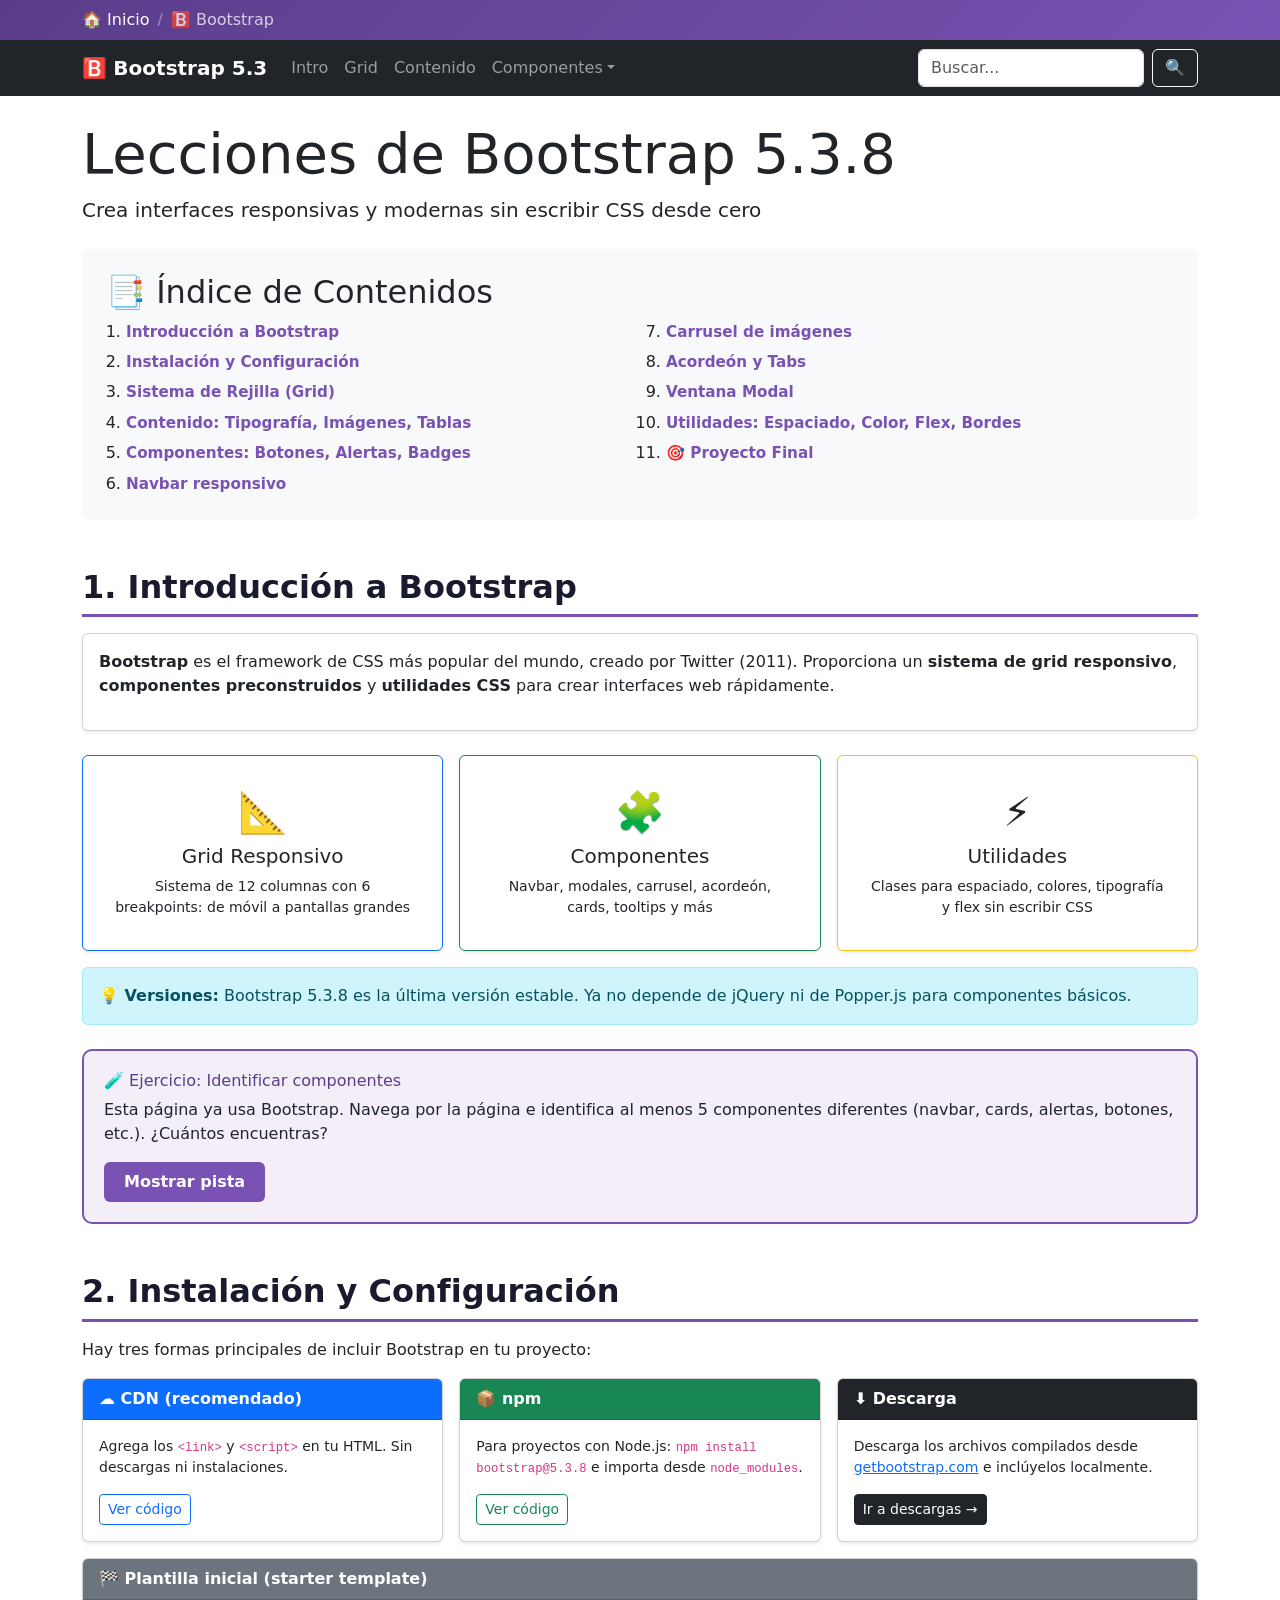
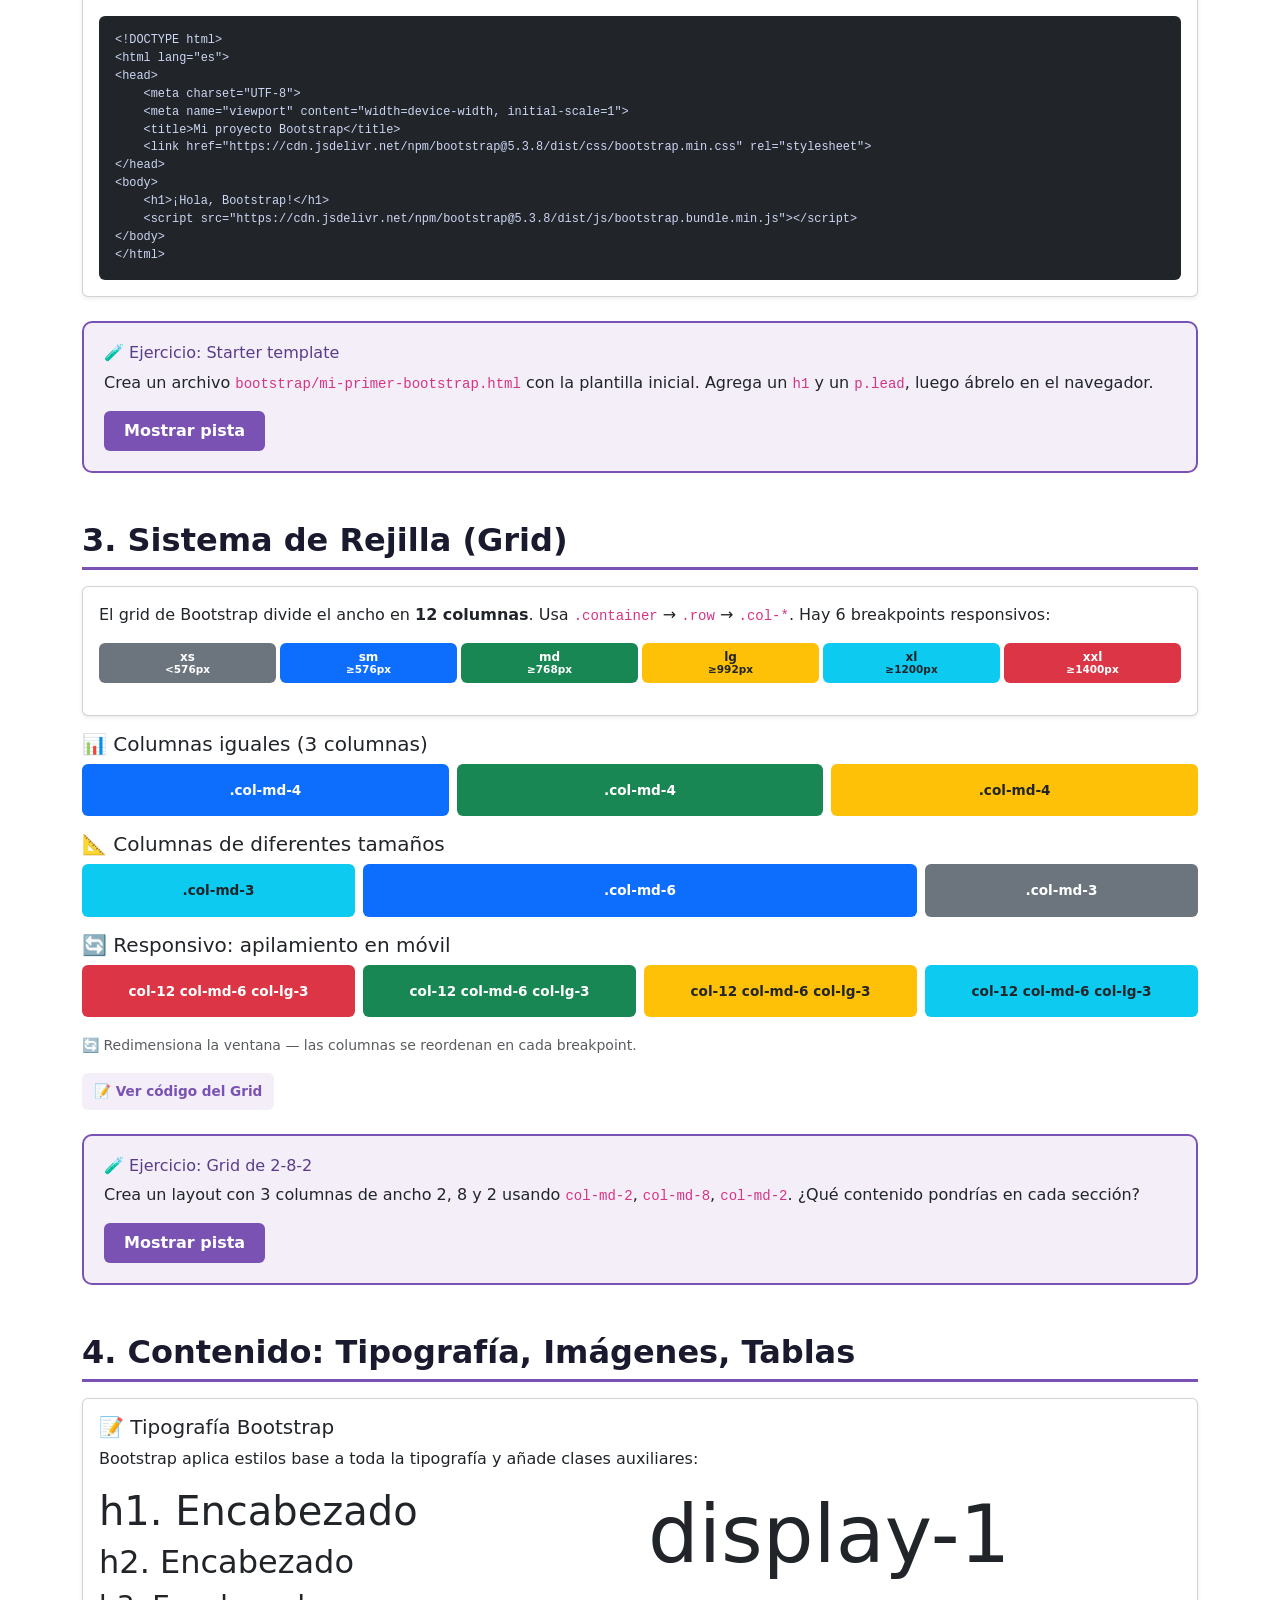
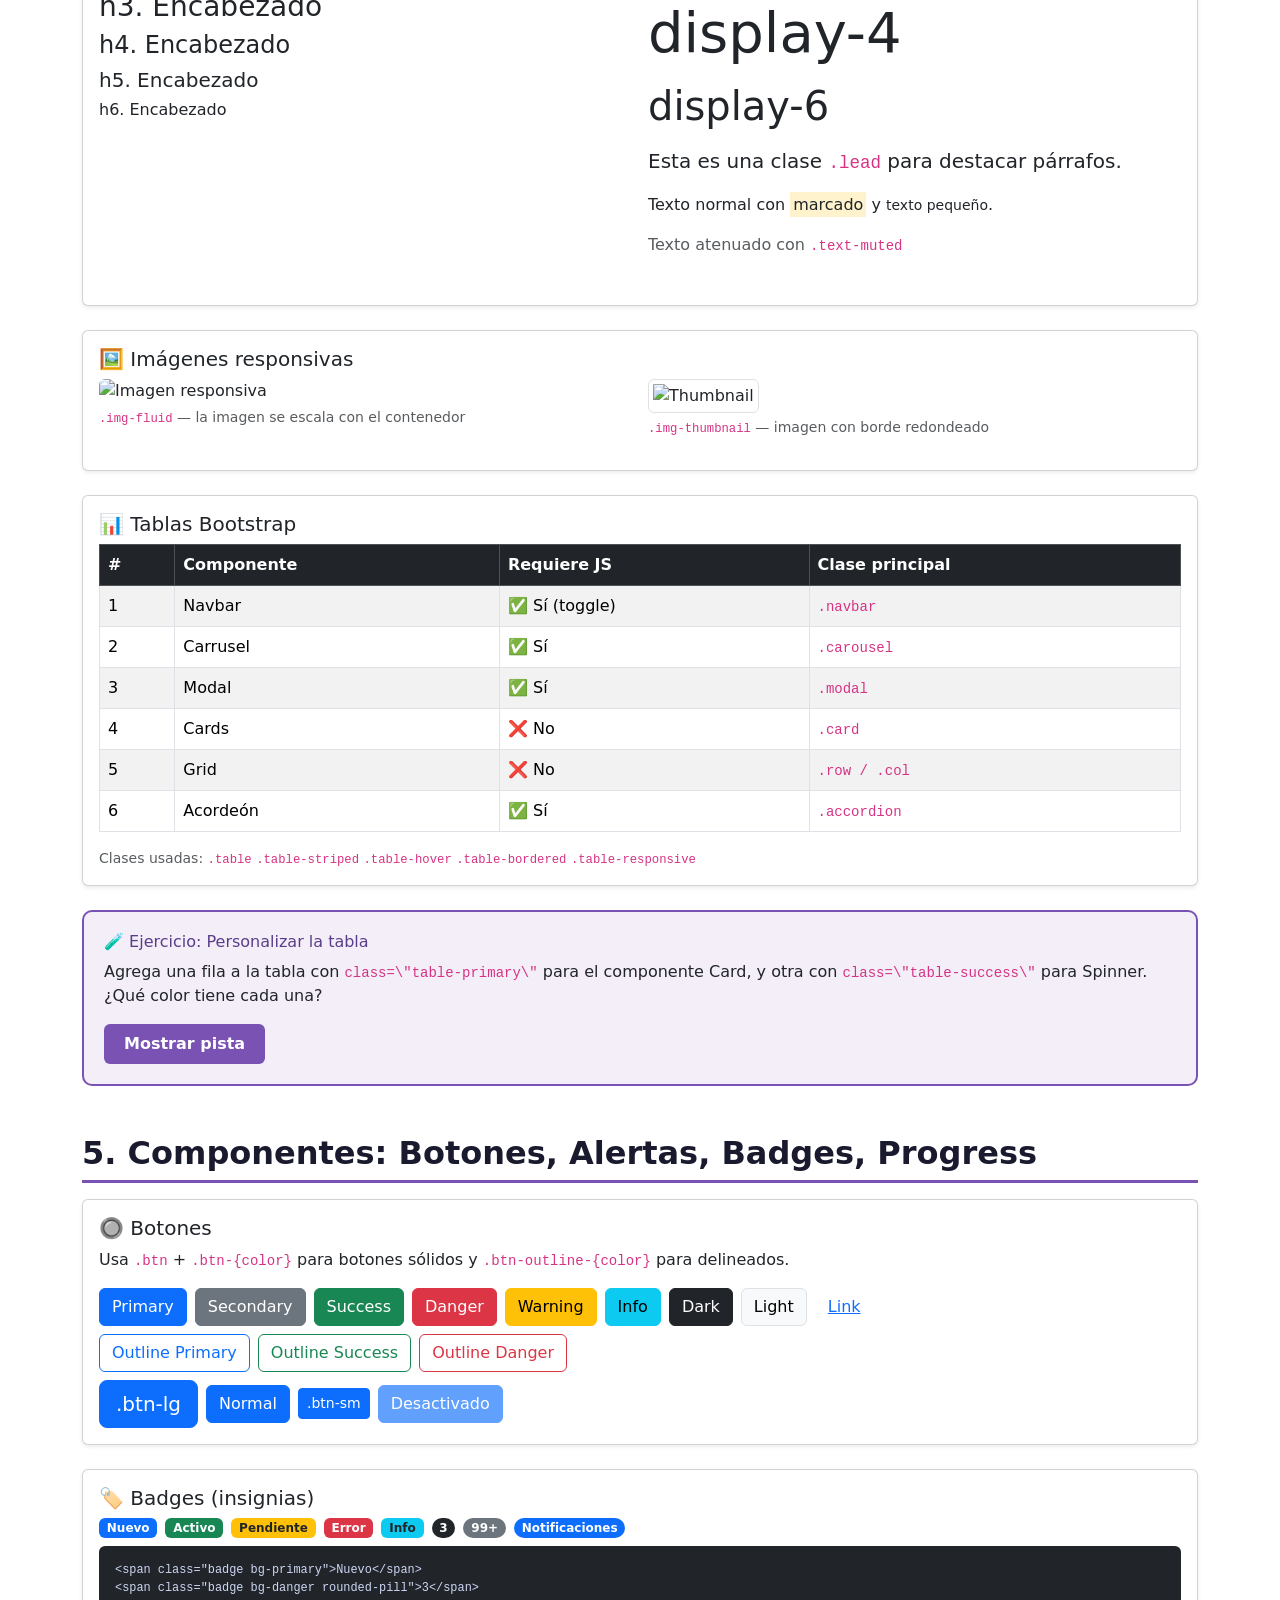
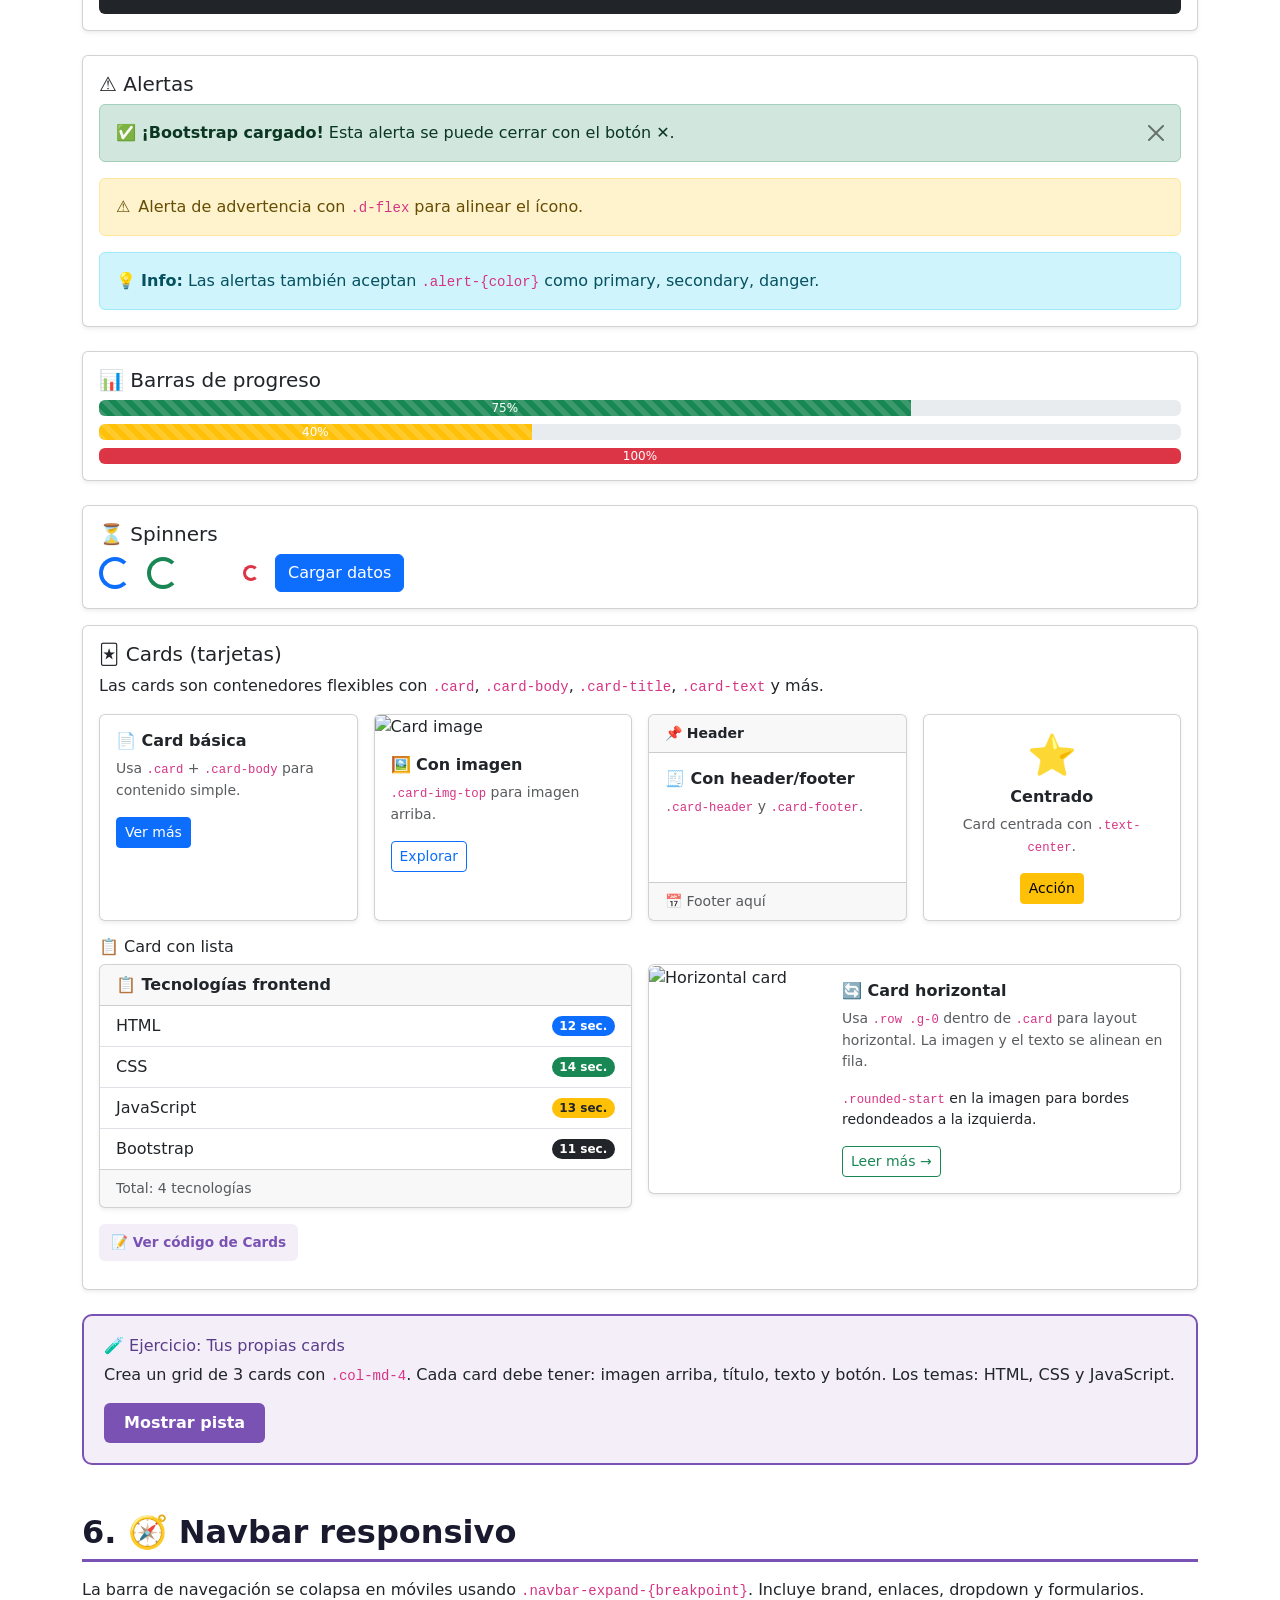
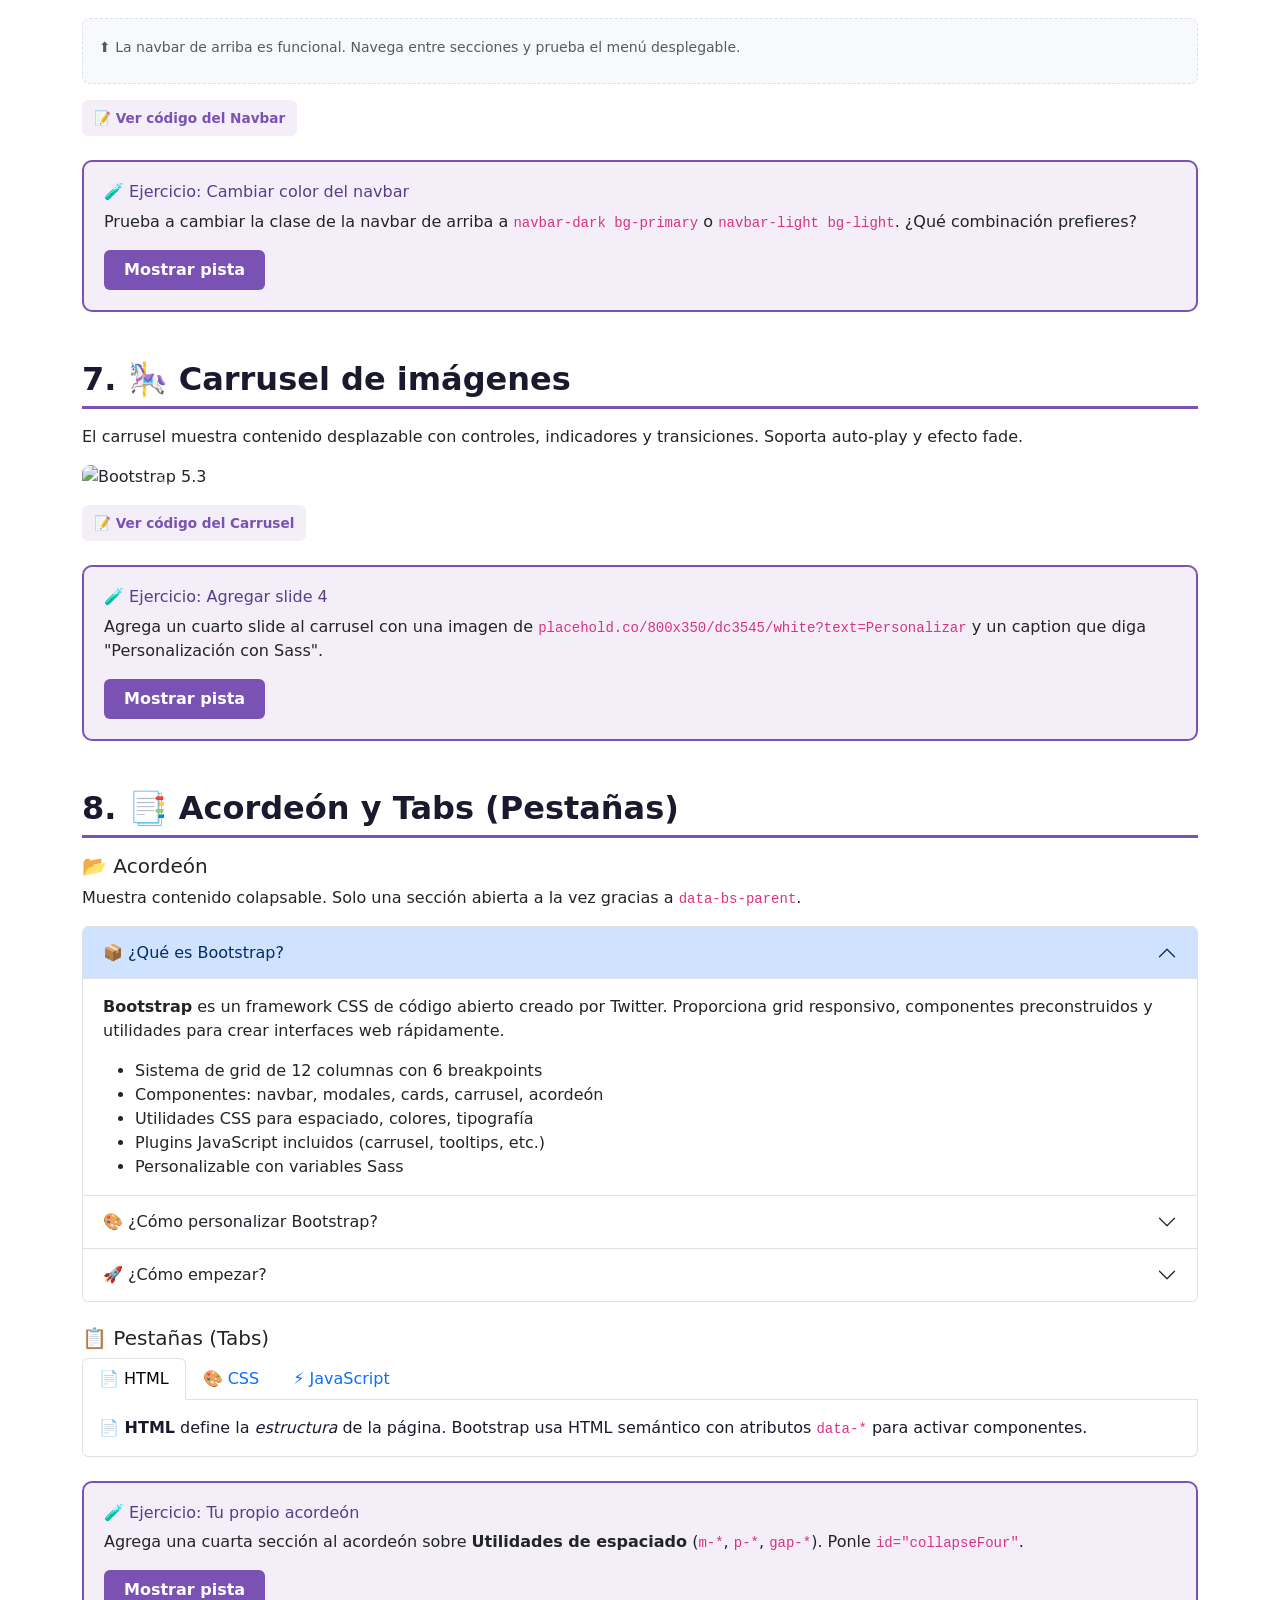
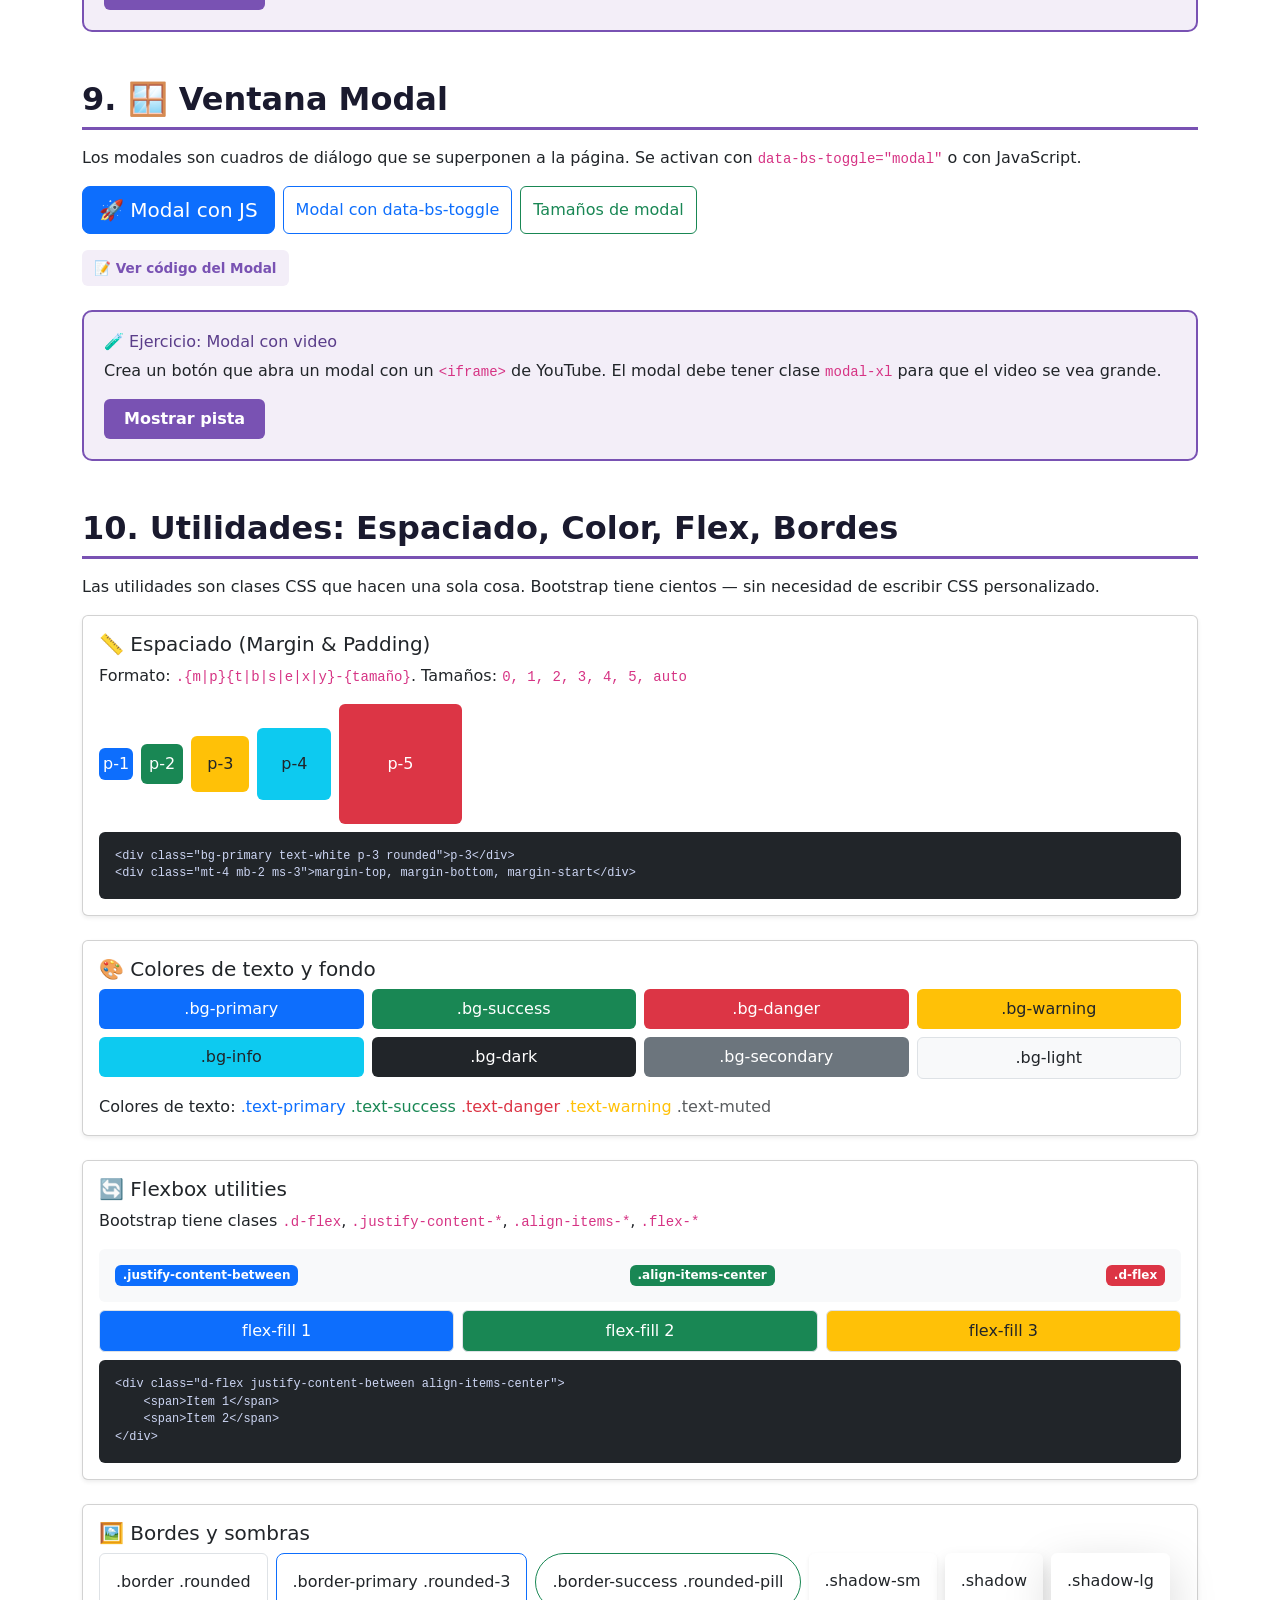
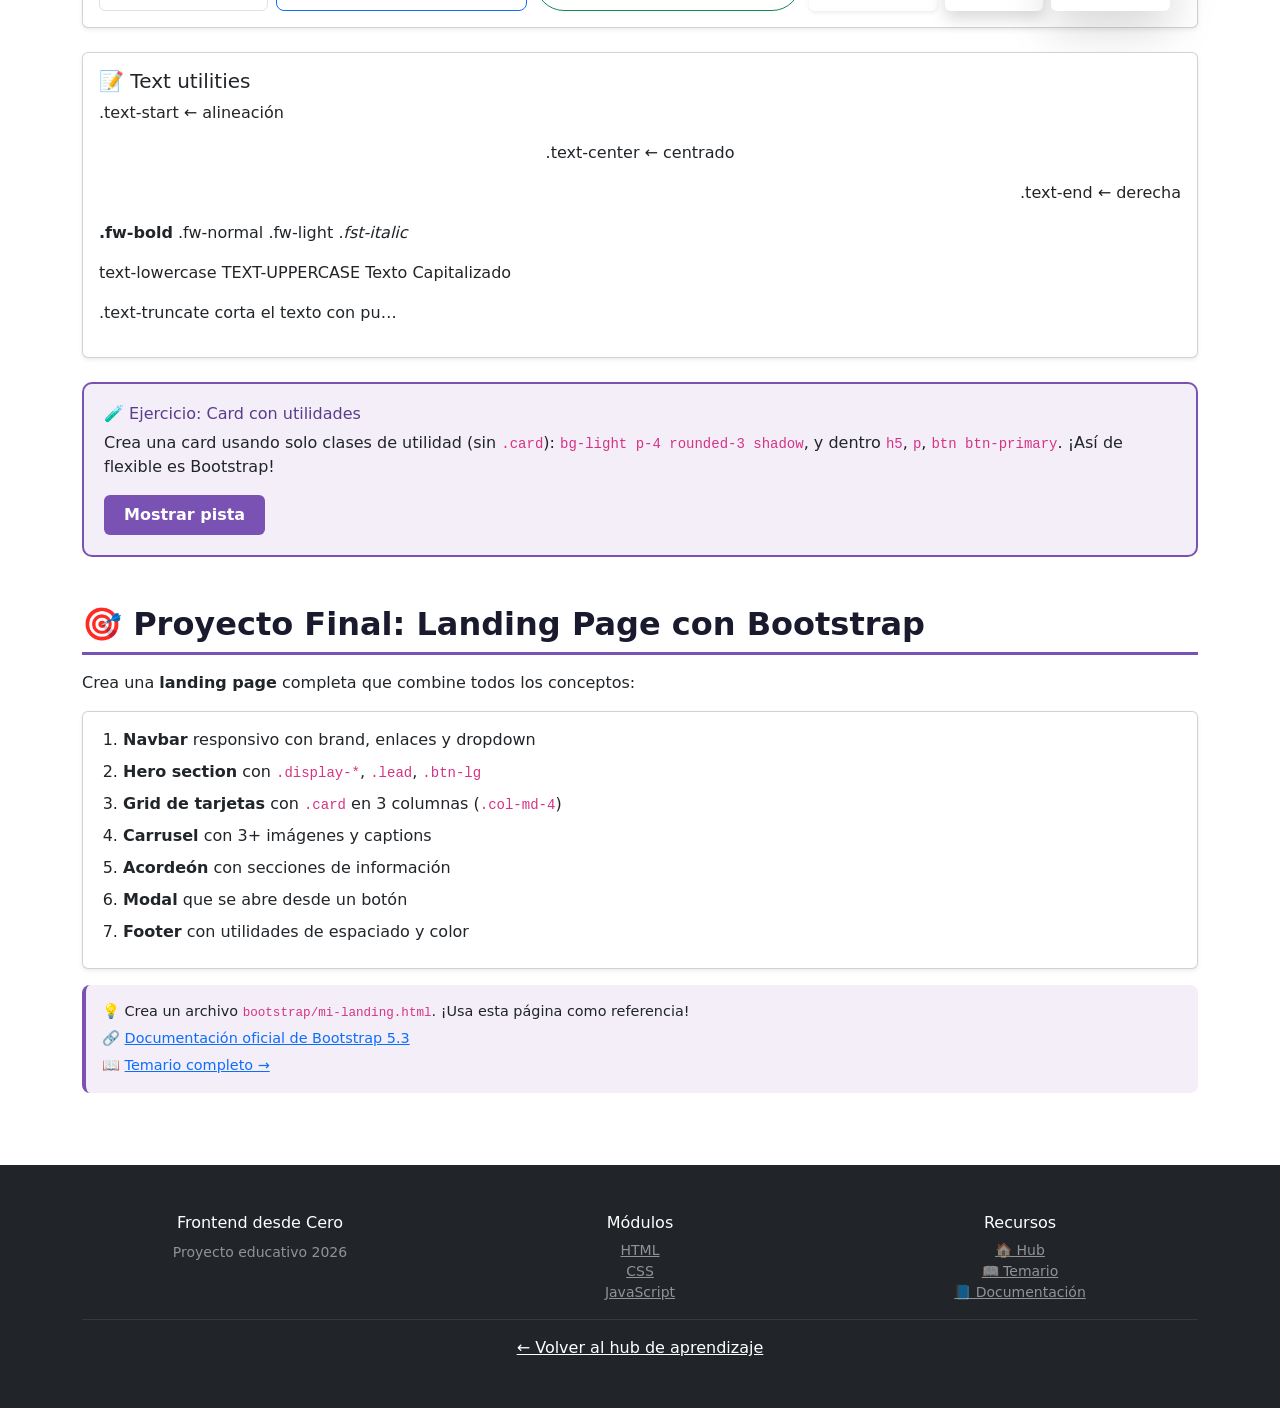
==== commit da60eb91: "Fase terminada optimizacion opcional" ====
--- a/bootstrap/index.html
+++ b/bootstrap/index.html
@@ -8,6 +8,18 @@
     <link href="css/style.css" rel="stylesheet">
 </head>
 <body>
+    <!-- ============================================================ -->
+    <!-- BREADCRUMB - Volver al hub                                -->
+    <!-- ============================================================ -->
+    <nav aria-label="breadcrumb" class="module-breadcrumb">
+        <div class="container py-2">
+            <ol class="breadcrumb mb-0">
+                <li class="breadcrumb-item"><a href="../index.html" class="text-white text-decoration-none">🏠 Inicio</a></li>
+                <li class="breadcrumb-item active text-white text-opacity-75" aria-current="page">🅱️ Bootstrap</li>
+            </ol>
+        </div>
+    </nav>
+
     <!-- ============================================================ -->
     <!-- NAVBAR (Demo funcional en S5)                               -->
     <!-- ============================================================ -->
@@ -468,11 +480,124 @@
                 </div>
             </div>
 
+            <div class="card shadow-sm mb-3">
+                <div class="card-body">
+                    <h5>🃏 Cards (tarjetas)</h5>
+                    <p>Las cards son contenedores flexibles con <code>.card</code>, <code>.card-body</code>, <code>.card-title</code>, <code>.card-text</code> y más.</p>
+
+                    <div class="row g-3 mb-3">
+                        <div class="col-md-6 col-lg-3">
+                            <div class="card h-100 shadow-sm">
+                                <div class="card-body">
+                                    <h6 class="card-title fw-bold">📄 Card básica</h6>
+                                    <p class="card-text small text-muted">Usa <code>.card</code> + <code>.card-body</code> para contenido simple.</p>
+                                    <a href="#" class="btn btn-sm btn-primary">Ver más</a>
+                                </div>
+                            </div>
+                        </div>
+                        <div class="col-md-6 col-lg-3">
+                            <div class="card h-100 shadow-sm">
+                                <img src="https://placehold.co/600x200/0d6efd/white?text=Card+image&font=raleway" class="card-img-top" alt="Card image">
+                                <div class="card-body">
+                                    <h6 class="card-title fw-bold">🖼️ Con imagen</h6>
+                                    <p class="card-text small text-muted"><code>.card-img-top</code> para imagen arriba.</p>
+                                    <a href="#" class="btn btn-sm btn-outline-primary">Explorar</a>
+                                </div>
+                            </div>
+                        </div>
+                        <div class="col-md-6 col-lg-3">
+                            <div class="card h-100 shadow-sm">
+                                <div class="card-header fw-bold small">📌 Header</div>
+                                <div class="card-body">
+                                    <h6 class="card-title fw-bold">🧾 Con header/footer</h6>
+                                    <p class="card-text small text-muted"><code>.card-header</code> y <code>.card-footer</code>.</p>
+                                </div>
+                                <div class="card-footer small text-muted">📅 Footer aquí</div>
+                            </div>
+                        </div>
+                        <div class="col-md-6 col-lg-3">
+                            <div class="card h-100 shadow-sm text-center">
+                                <div class="card-body">
+                                    <div class="display-6 mb-2">⭐</div>
+                                    <h6 class="card-title fw-bold">Centrado</h6>
+                                    <p class="card-text small text-muted">Card centrada con <code>.text-center</code>.</p>
+                                    <button class="btn btn-sm btn-warning">Acción</button>
+                                </div>
+                            </div>
+                        </div>
+                    </div>
+
+                    <h6 class="mt-3">📋 Card con lista</h6>
+                    <div class="row g-3 mb-3">
+                        <div class="col-md-6">
+                            <div class="card shadow-sm">
+                                <div class="card-header fw-bold">📋 Tecnologías frontend</div>
+                                <ul class="list-group list-group-flush">
+                                    <li class="list-group-item d-flex justify-content-between align-items-center">
+                                        HTML <span class="badge bg-primary rounded-pill">12 sec.</span>
+                                    </li>
+                                    <li class="list-group-item d-flex justify-content-between align-items-center">
+                                        CSS <span class="badge bg-success rounded-pill">14 sec.</span>
+                                    </li>
+                                    <li class="list-group-item d-flex justify-content-between align-items-center">
+                                        JavaScript <span class="badge bg-warning text-dark rounded-pill">13 sec.</span>
+                                    </li>
+                                    <li class="list-group-item d-flex justify-content-between align-items-center">
+                                        Bootstrap <span class="badge bg-dark rounded-pill">11 sec.</span>
+                                    </li>
+                                </ul>
+                                <div class="card-footer small text-muted">Total: 4 tecnologías</div>
+                            </div>
+                        </div>
+                        <div class="col-md-6">
+                            <div class="card shadow-sm">
+                                <div class="row g-0">
+                                    <div class="col-md-4">
+                                        <img src="https://placehold.co/300x300/7952b3/white?text=Card&font=raleway" class="img-fluid rounded-start h-100" style="object-fit:cover;" alt="Horizontal card">
+                                    </div>
+                                    <div class="col-md-8">
+                                        <div class="card-body">
+                                            <h6 class="card-title fw-bold">🔄 Card horizontal</h6>
+                                            <p class="card-text small text-muted">Usa <code>.row .g-0</code> dentro de <code>.card</code> para layout horizontal. La imagen y el texto se alinean en fila.</p>
+                                            <p class="card-text small"><code>.rounded-start</code> en la imagen para bordes redondeados a la izquierda.</p>
+                                            <a href="#" class="btn btn-sm btn-outline-success">Leer más →</a>
+                                        </div>
+                                    </div>
+                                </div>
+                            </div>
+                        </div>
+                    </div>
+
+                    <details class="code-toggle">
+                        <summary>📝 Ver código de Cards</summary>
+                        <div class="code-demo">
+                            <pre><code>&lt;!-- Card básica --&gt;
+&lt;div class=&quot;card&quot;&gt;
+    &lt;div class=&quot;card-body&quot;&gt;
+        &lt;h5 class=&quot;card-title&quot;&gt;Título&lt;/h5&gt;
+        &lt;p class=&quot;card-text&quot;&gt;Contenido...&lt;/p&gt;
+        &lt;a href=&quot;#&quot; class=&quot;btn btn-primary&quot;&gt;Ver más&lt;/a&gt;
+    &lt;/div&gt;
+&lt;/div&gt;
+
+&lt;!-- Card con lista --&gt;
+&lt;div class=&quot;card&quot;&gt;
+    &lt;div class=&quot;card-header&quot;&gt;Encabezado&lt;/div&gt;
+    &lt;ul class=&quot;list-group list-group-flush&quot;&gt;
+        &lt;li class=&quot;list-group-item&quot;&gt;Item 1&lt;/li&gt;
+    &lt;/ul&gt;
+    &lt;div class=&quot;card-footer&quot;&gt;Footer&lt;/div&gt;
+&lt;/div&gt;</code></pre>
+                        </div>
+                    </details>
+                </div>
+            </div>
+
             <div class="exercise-box">
-                <h4>🧪 Ejercicio: Botón con spinner</h4>
-                <p>El botón "Cargar datos" debería mostrar un spinner al hacer clic. Usa JavaScript para agregar/quitar la clase <code>.d-none</code> del spinner interior.</p>
+                <h4>🧪 Ejercicio: Tus propias cards</h4>
+                <p>Crea un grid de 3 cards con <code>.col-md-4</code>. Cada card debe tener: imagen arriba, título, texto y botón. Los temas: HTML, CSS y JavaScript.</p>
                 <button class="btn-exercise" data-exercise="componentes">Mostrar pista</button>
-                <p class="hint" id="hint-componentes" hidden>💡 <code>document.getElementById('spinnerBtn').addEventListener('click', function() { document.getElementById('spinnerIcon').classList.toggle('d-none'); });</code></p>
+                <p class="hint" id="hint-componentes" hidden>💡 <code>&lt;div class=&quot;row&quot;&gt; &lt;div class=&quot;col-md-4&quot;&gt; &lt;div class=&quot;card&quot;&gt; &lt;img class=&quot;card-img-top&quot; src=&quot;...&quot;&gt; &lt;div class=&quot;card-body&quot;&gt;&lt;h5&gt;HTML&lt;/h5&gt;&lt;p&gt;...&lt;/p&gt;&lt;a class=&quot;btn btn-primary&quot;&gt;Ir&lt;/a&gt;&lt;/div&gt; &lt;/div&gt; &lt;/div&gt; &lt;/div&gt;</code></p>
             </div>
         </section>
 
--- a/bootstrap/css/style.css
+++ b/bootstrap/css/style.css
@@ -179,21 +179,167 @@
     color: #1a1a2e;
 }
 
+/* === Breadcrumb del módulo === */
+.module-breadcrumb {
+    background: linear-gradient(135deg, #5a3d8a, #7952b3);
+}
+
+.module-breadcrumb .breadcrumb-item + .breadcrumb-item::before {
+    color: rgba(255, 255, 255, 0.4);
+}
+
+.module-breadcrumb .breadcrumb-item a:hover {
+    opacity: 0.85;
+}
+
 /* === Scroll margin para secciones (anclas no ocultas tras navbar sticky) === */
 [id^="s-"] {
     scroll-margin-top: 70px;
 }
 
-/* === Responsive for TOC === */
+/* === Responsive refinado === */
+
+/* Tablet (768px - 992px) */
+@media (max-width: 992px) {
+    .container:not(.module-breadcrumb .container) {
+        padding-left: 0.75rem;
+        padding-right: 0.75rem;
+    }
+    .section-title {
+        font-size: 1.3rem;
+    }
+}
+
+/* Mobile (< 768px) */
 @media (max-width: 768px) {
     .toc-list {
         column-count: 1;
-    }
-}
-
+        padding-left: 1rem;
+    }
+    .toc-list li {
+        margin-bottom: 0.35rem;
+    }
+    .toc-list a {
+        font-size: 0.85rem;
+    }
+    .section-title {
+        font-size: 1.15rem;
+    }
+    .module-breadcrumb .container {
+        padding-top: 0.5rem !important;
+        padding-bottom: 0.5rem !important;
+    }
+    .breadcrumb {
+        font-size: 0.85rem;
+    }
+    /* Cards stack on mobile */
+    .cards-grid .col-md-6 {
+        margin-bottom: 1rem;
+    }
+    /* Exercise buttons full width */
+    .btn-exercise {
+        width: 100%;
+        text-align: center;
+    }
+    .exercise-box {
+        padding: 1rem;
+    }
+    .hint {
+        font-size: 0.85rem;
+        padding: 0.6rem;
+    }
+    /* Code blocks */
+    .code-demo {
+        font-size: 0.75rem;
+        padding: 0.75rem;
+    }
+    /* Code toggle */
+    .code-toggle summary {
+        font-size: 0.8rem;
+        width: 100%;
+        text-align: center;
+    }
+    /* Images */
+    .img-fluid-demo {
+        max-width: 100%;
+    }
+    /* Tab content spacing */
+    .tab-content {
+        padding: 0.75rem 0 !important;
+    }
+    /* Modal demo buttons */
+    .modal-demo-buttons .btn {
+        width: 100%;
+        margin-bottom: 0.5rem;
+    }
+    /* Carousel */
+    .carousel-caption {
+        font-size: 0.8rem;
+        padding: 0.5rem;
+    }
+    .carousel-caption h5 {
+        font-size: 1rem;
+    }
+    /* Accordion */
+    .accordion-body {
+        font-size: 0.85rem;
+    }
+    /* Navbar brand */
+    .navbar-brand {
+        font-size: 1rem;
+    }
+    /* Utility demos */
+    .demo-box {
+        padding: 0.75rem;
+    }
+}
+
+/* Small mobile (< 576px) */
 @media (max-width: 576px) {
     .table {
-        font-size: 0.85rem;
+        font-size: 0.75rem;
+    }
+    .table th,
+    .table td {
+        padding: 0.3rem 0.4rem;
+    }
+    .container {
+        padding-left: 1rem;
+        padding-right: 1rem;
+    }
+    h2 {
+        font-size: 1.2rem;
+    }
+    h3 {
+        font-size: 0.95rem;
+    }
+    .navbar .btn {
+        font-size: 0.8rem;
+    }
+    /* Carousel controls smaller */
+    .carousel-control-prev-icon,
+    .carousel-control-next-icon {
+        width: 1.5rem;
+        height: 1.5rem;
+    }
+    /* Utility demos - flex wrap */
+    .d-flex.gap-2.flex-wrap {
+        gap: 0.35rem !important;
+    }
+    .d-flex.gap-2.flex-wrap > * {
+        font-size: 0.8rem;
+    }
+}
+
+/* Very small (< 400px) */
+@media (max-width: 400px) {
+    .container {
+        padding-left: 0.6rem;
+        padding-right: 0.6rem;
+    }
+    .code-demo {
+        font-size: 0.65rem;
+        padding: 0.5rem;
     }
 }
 
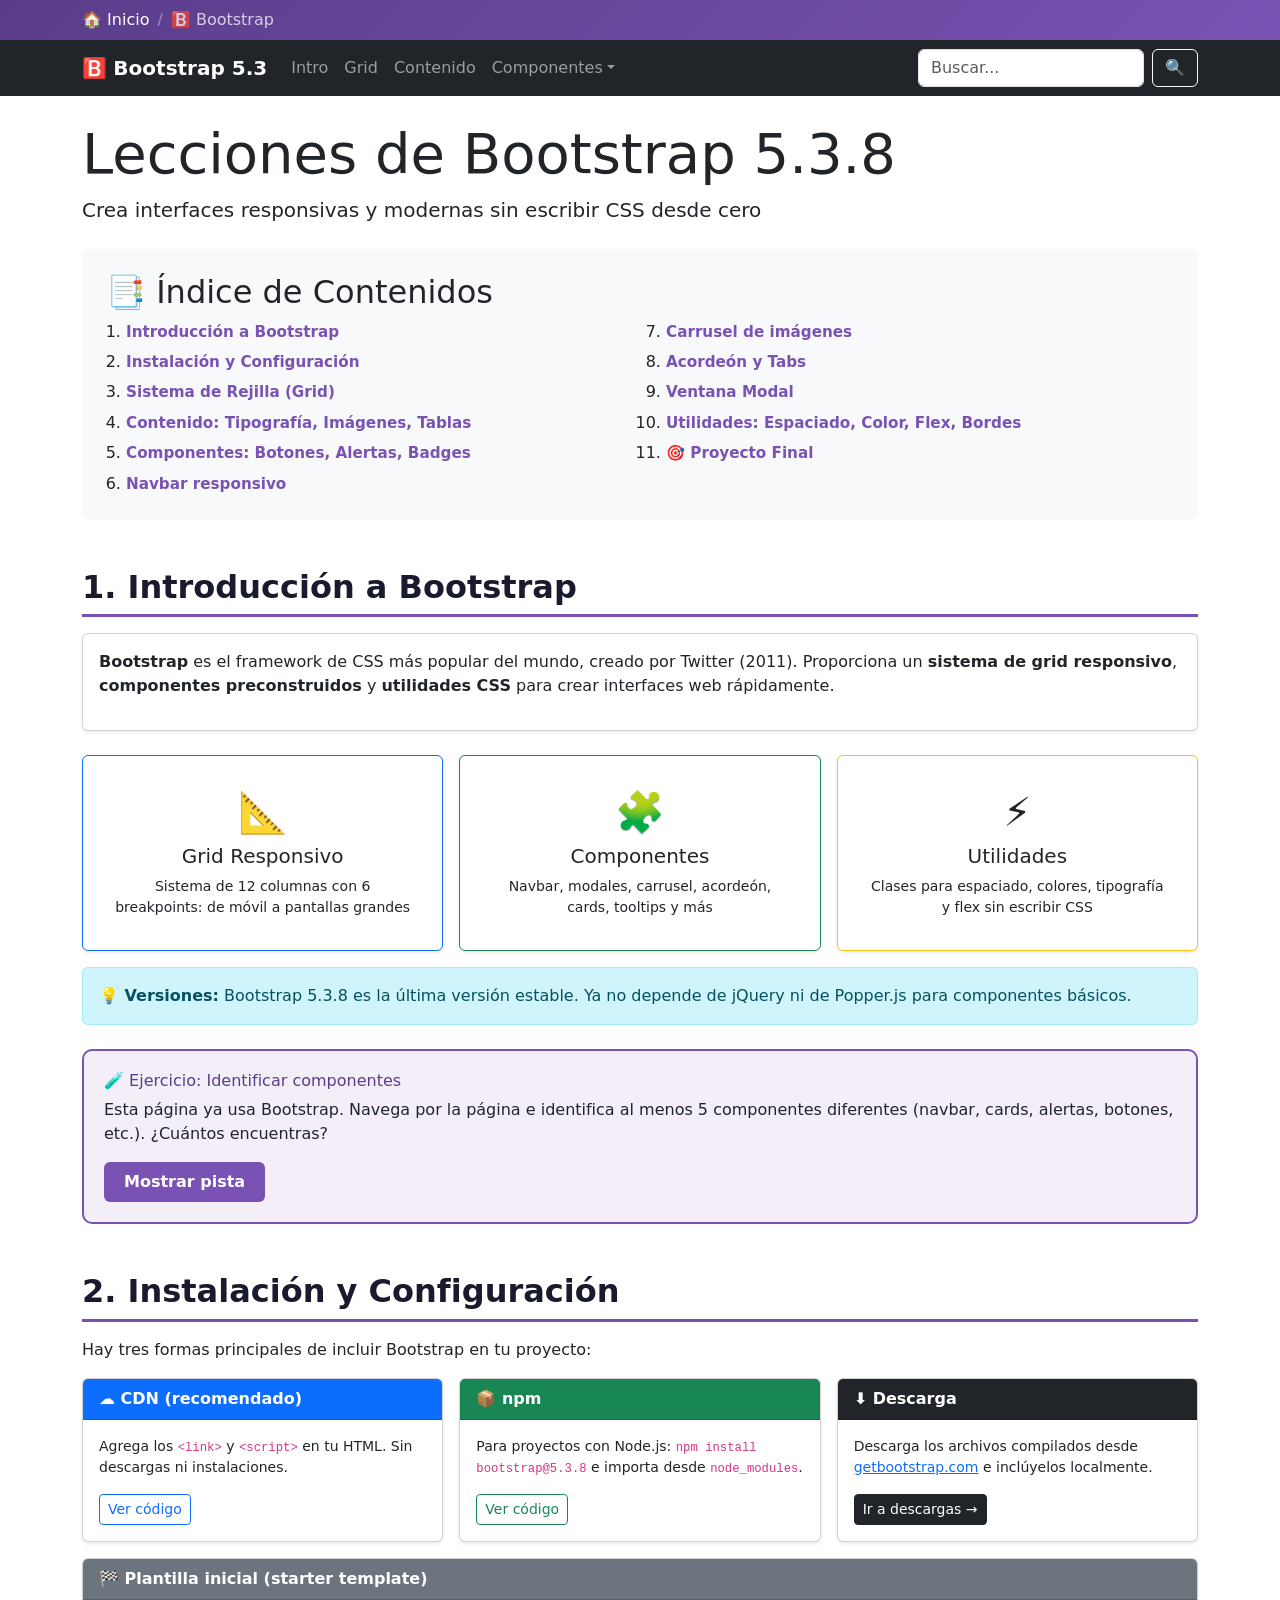
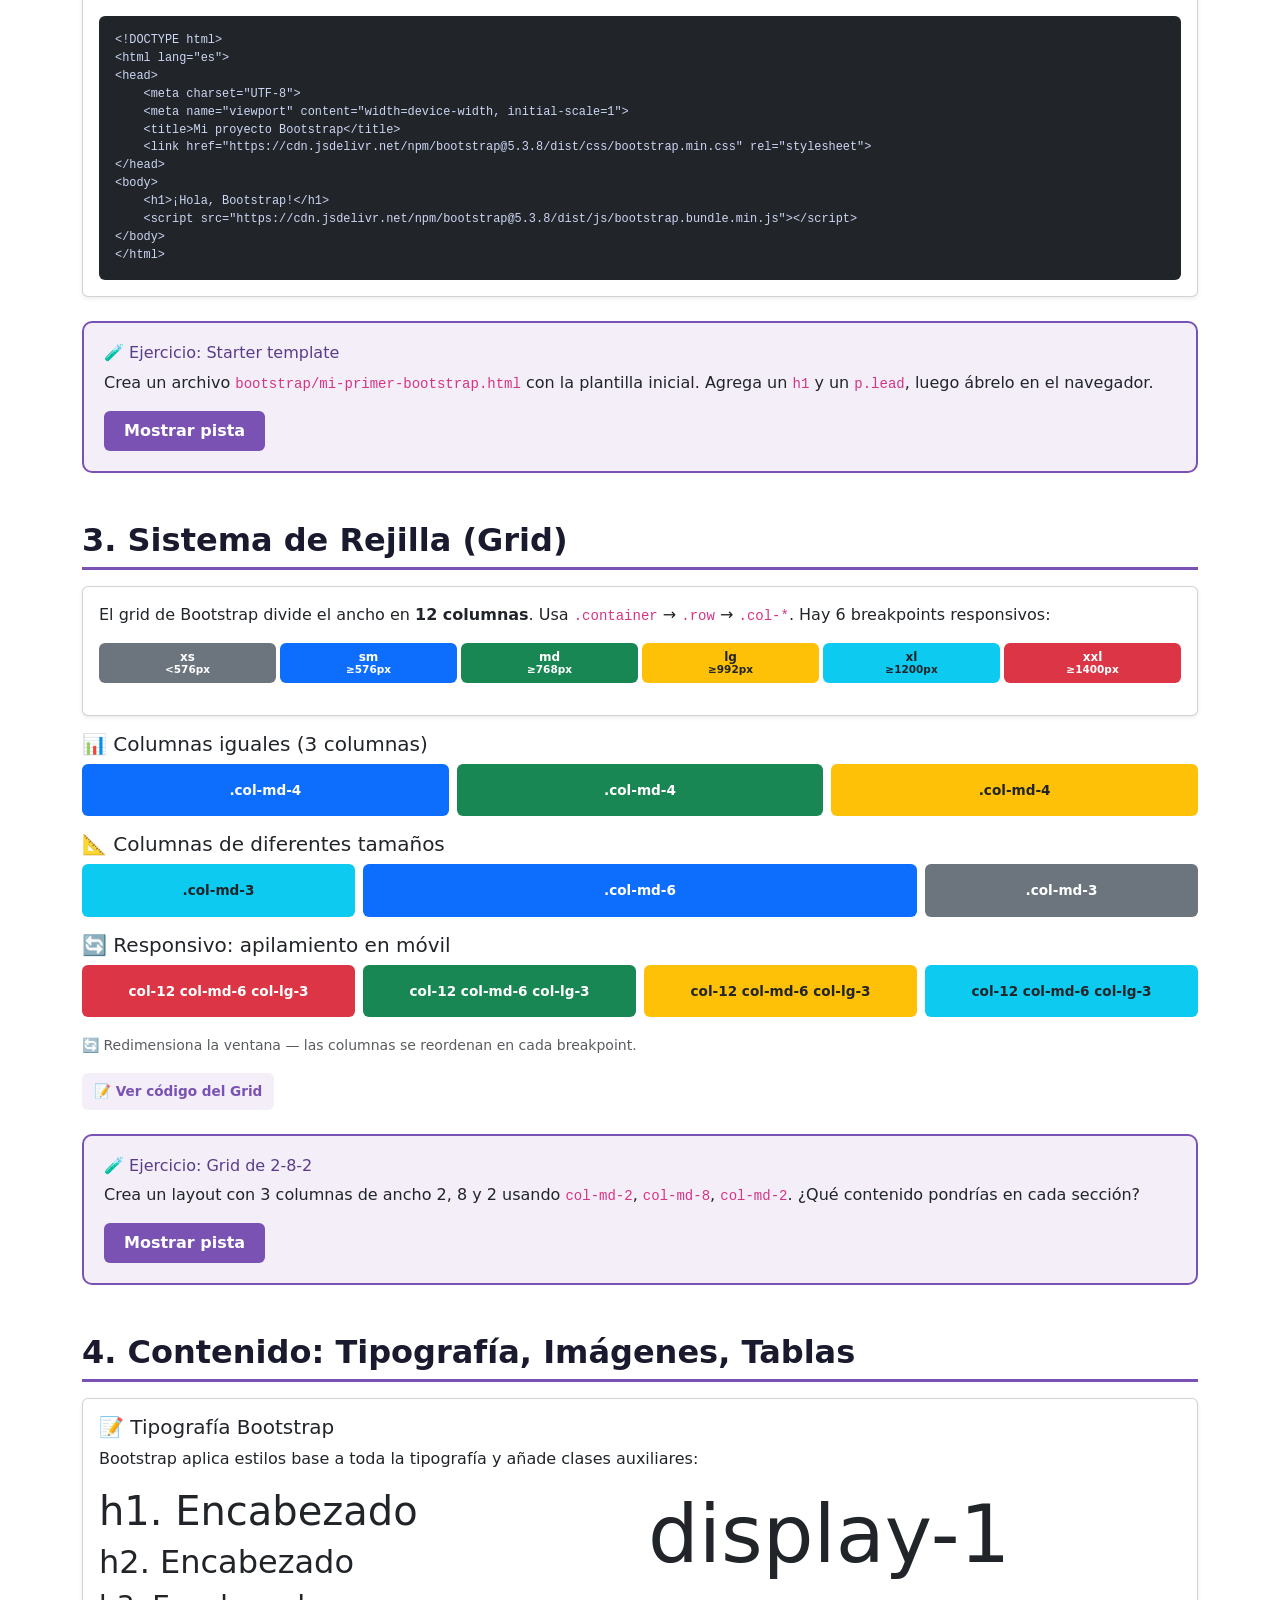
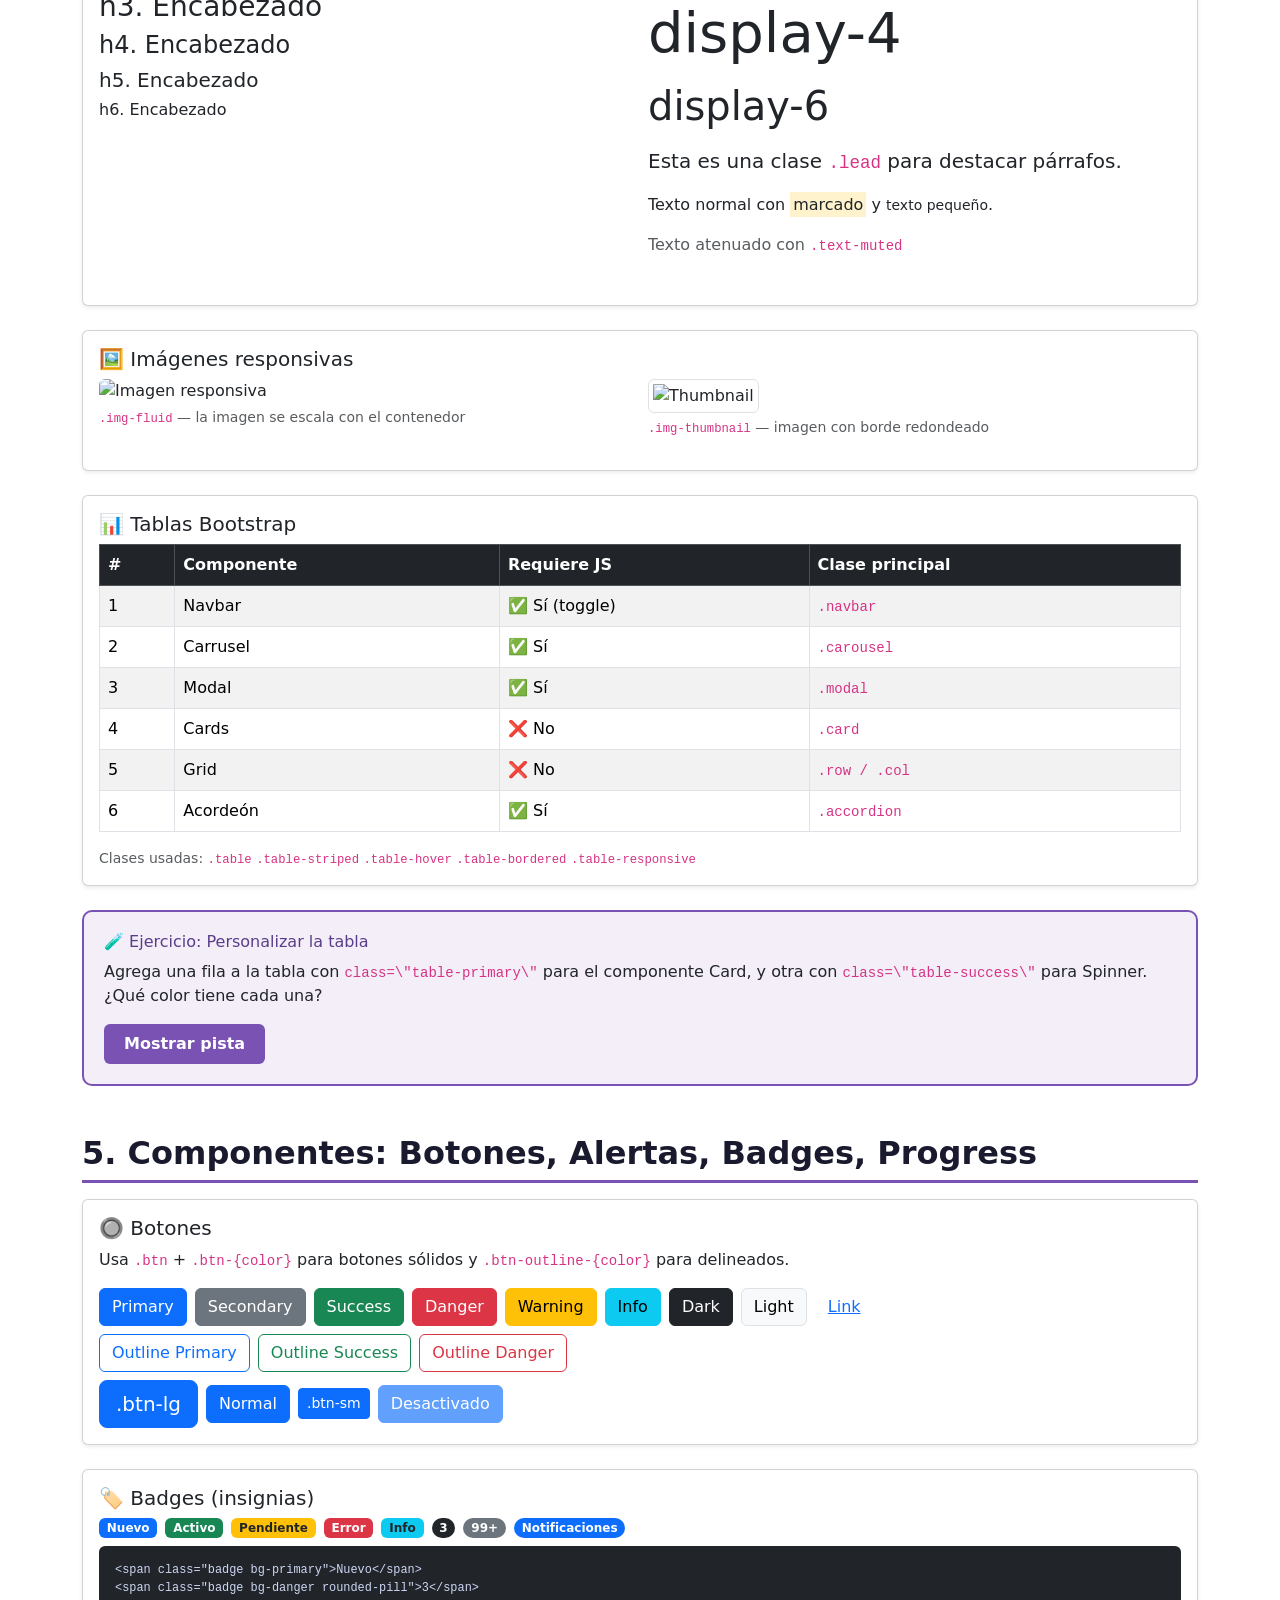
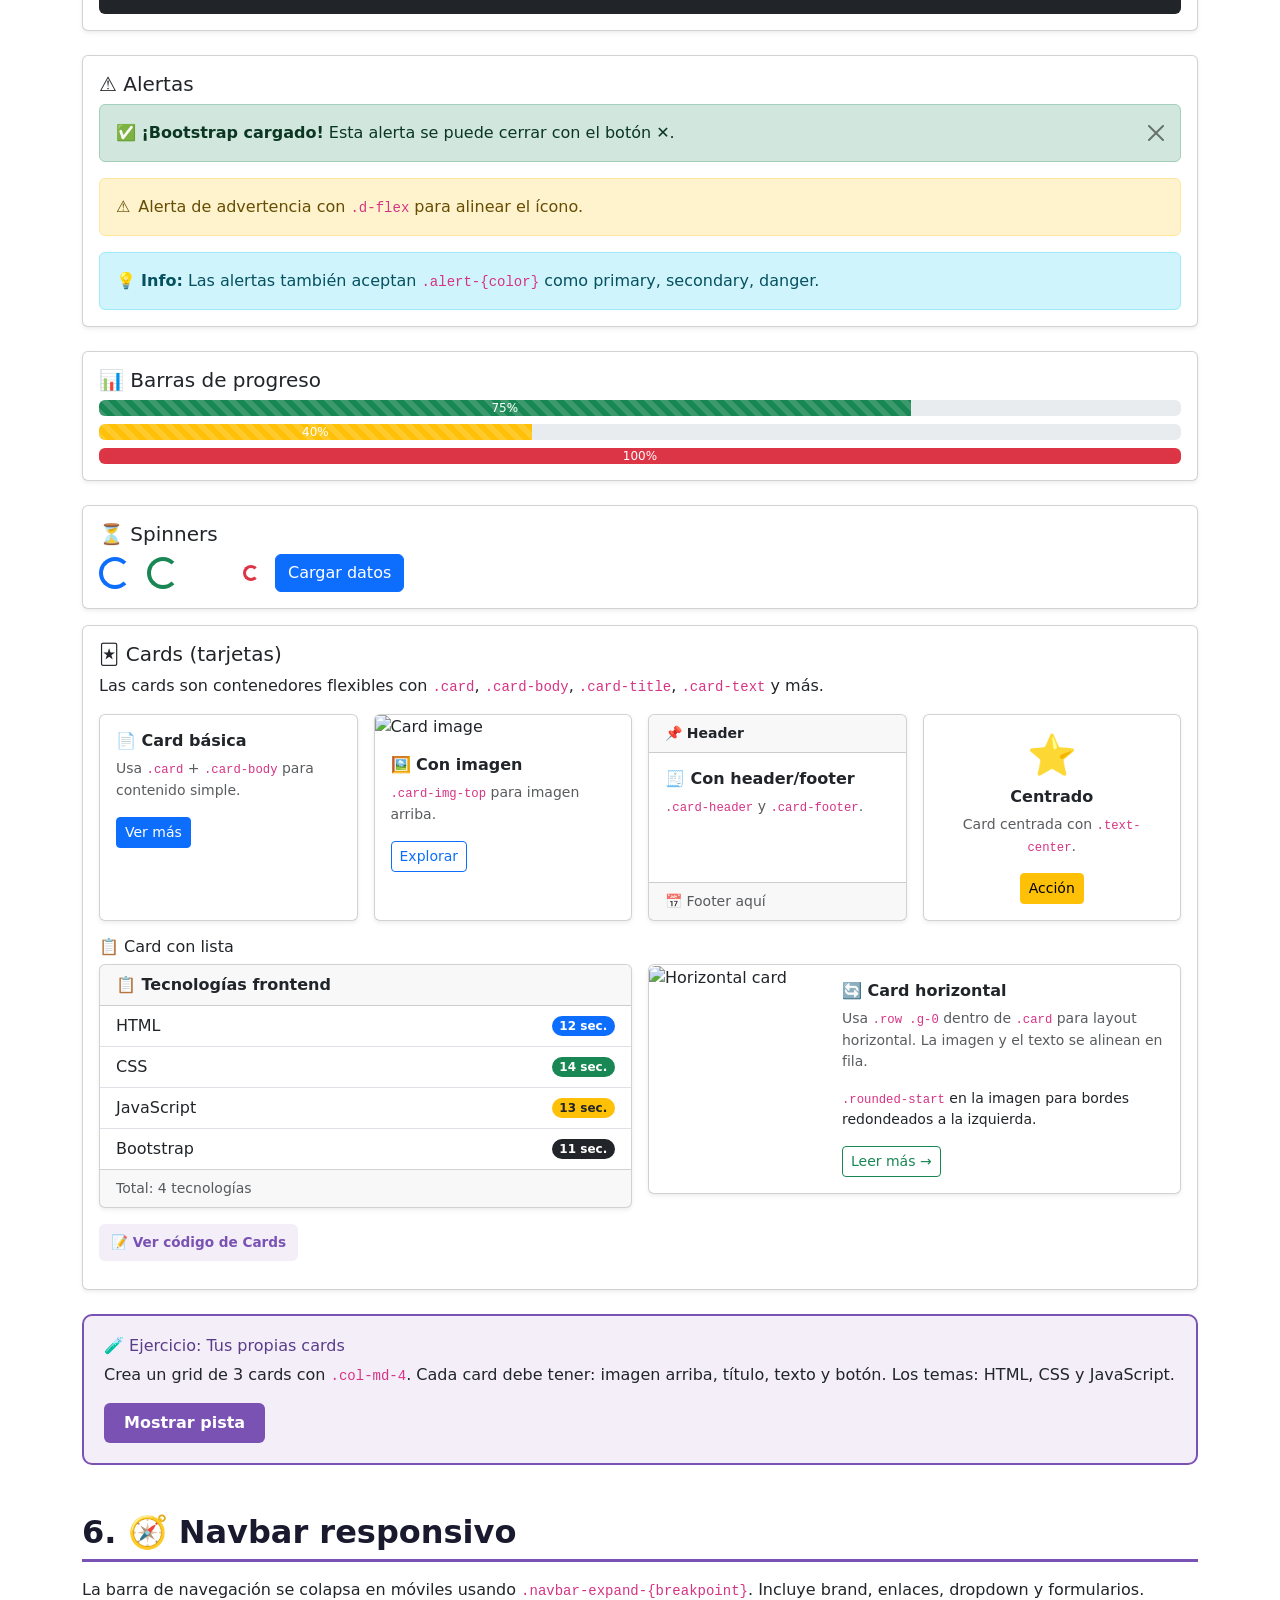
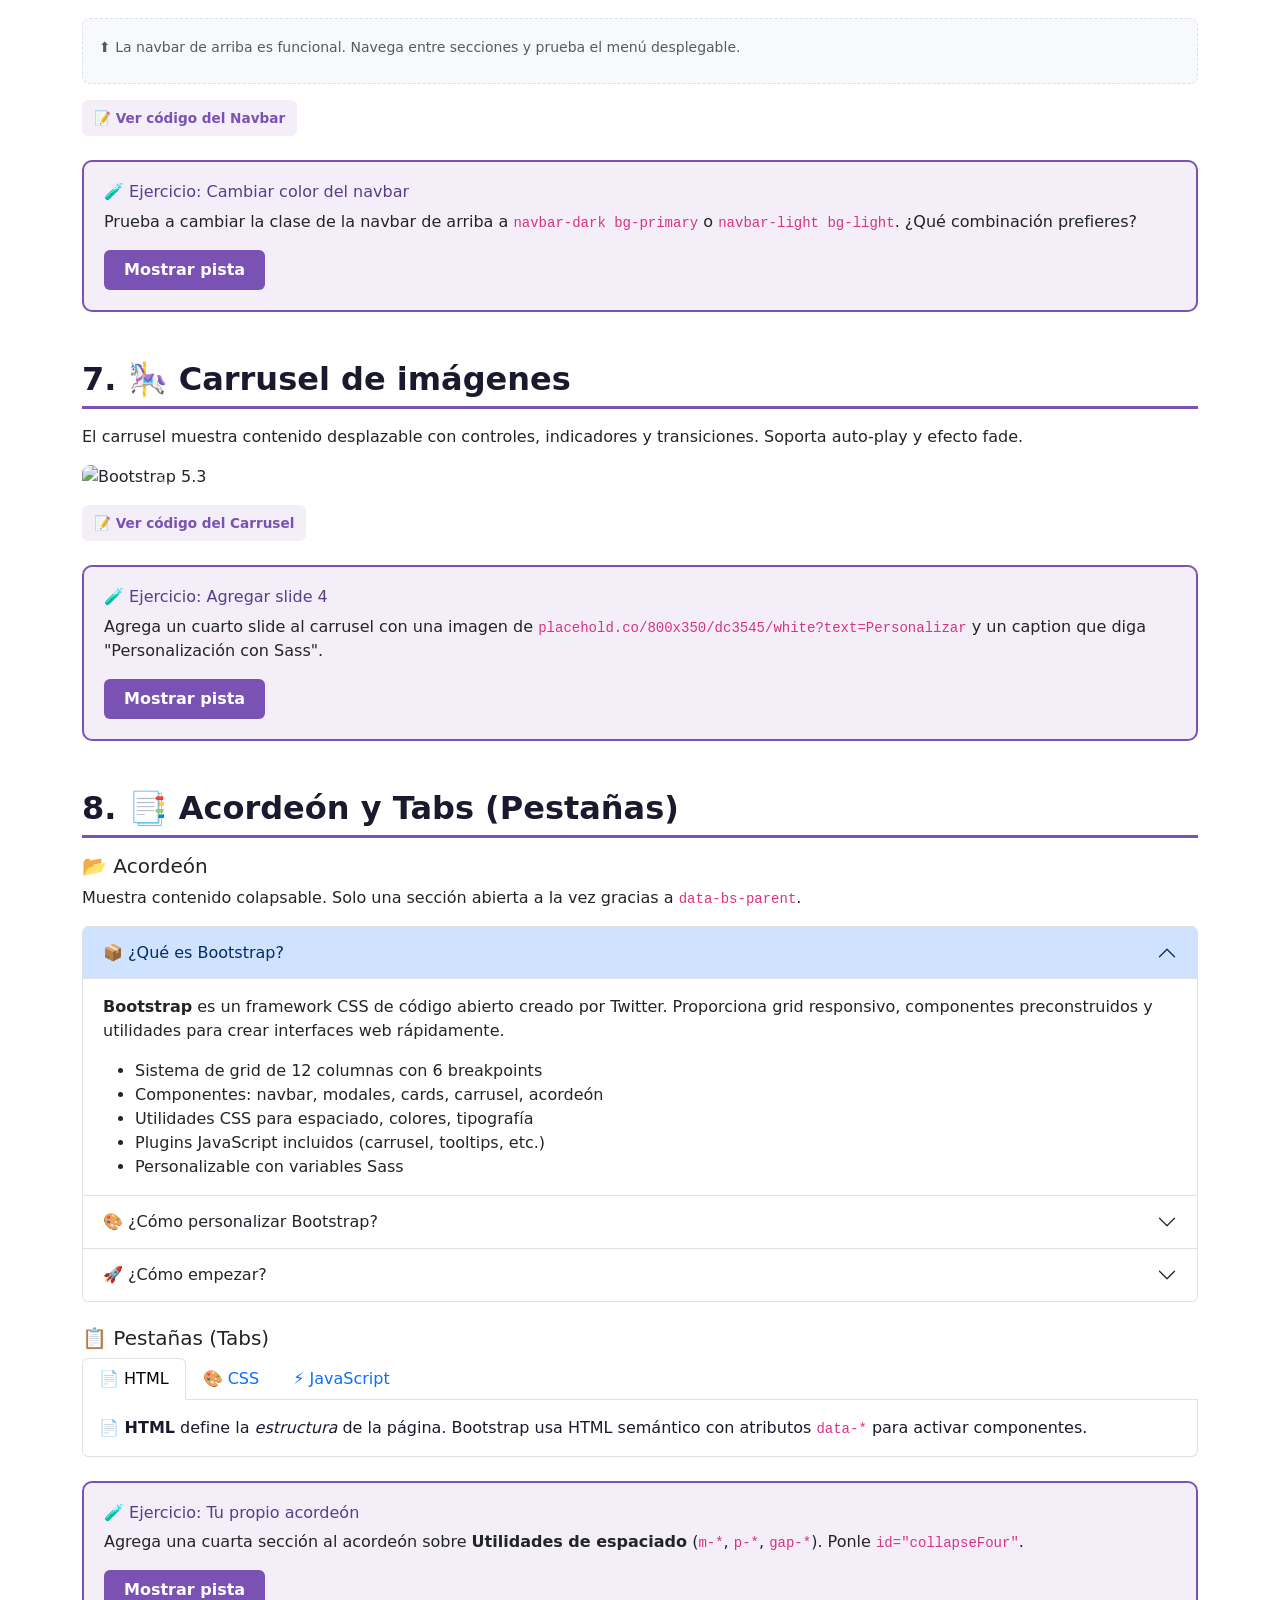
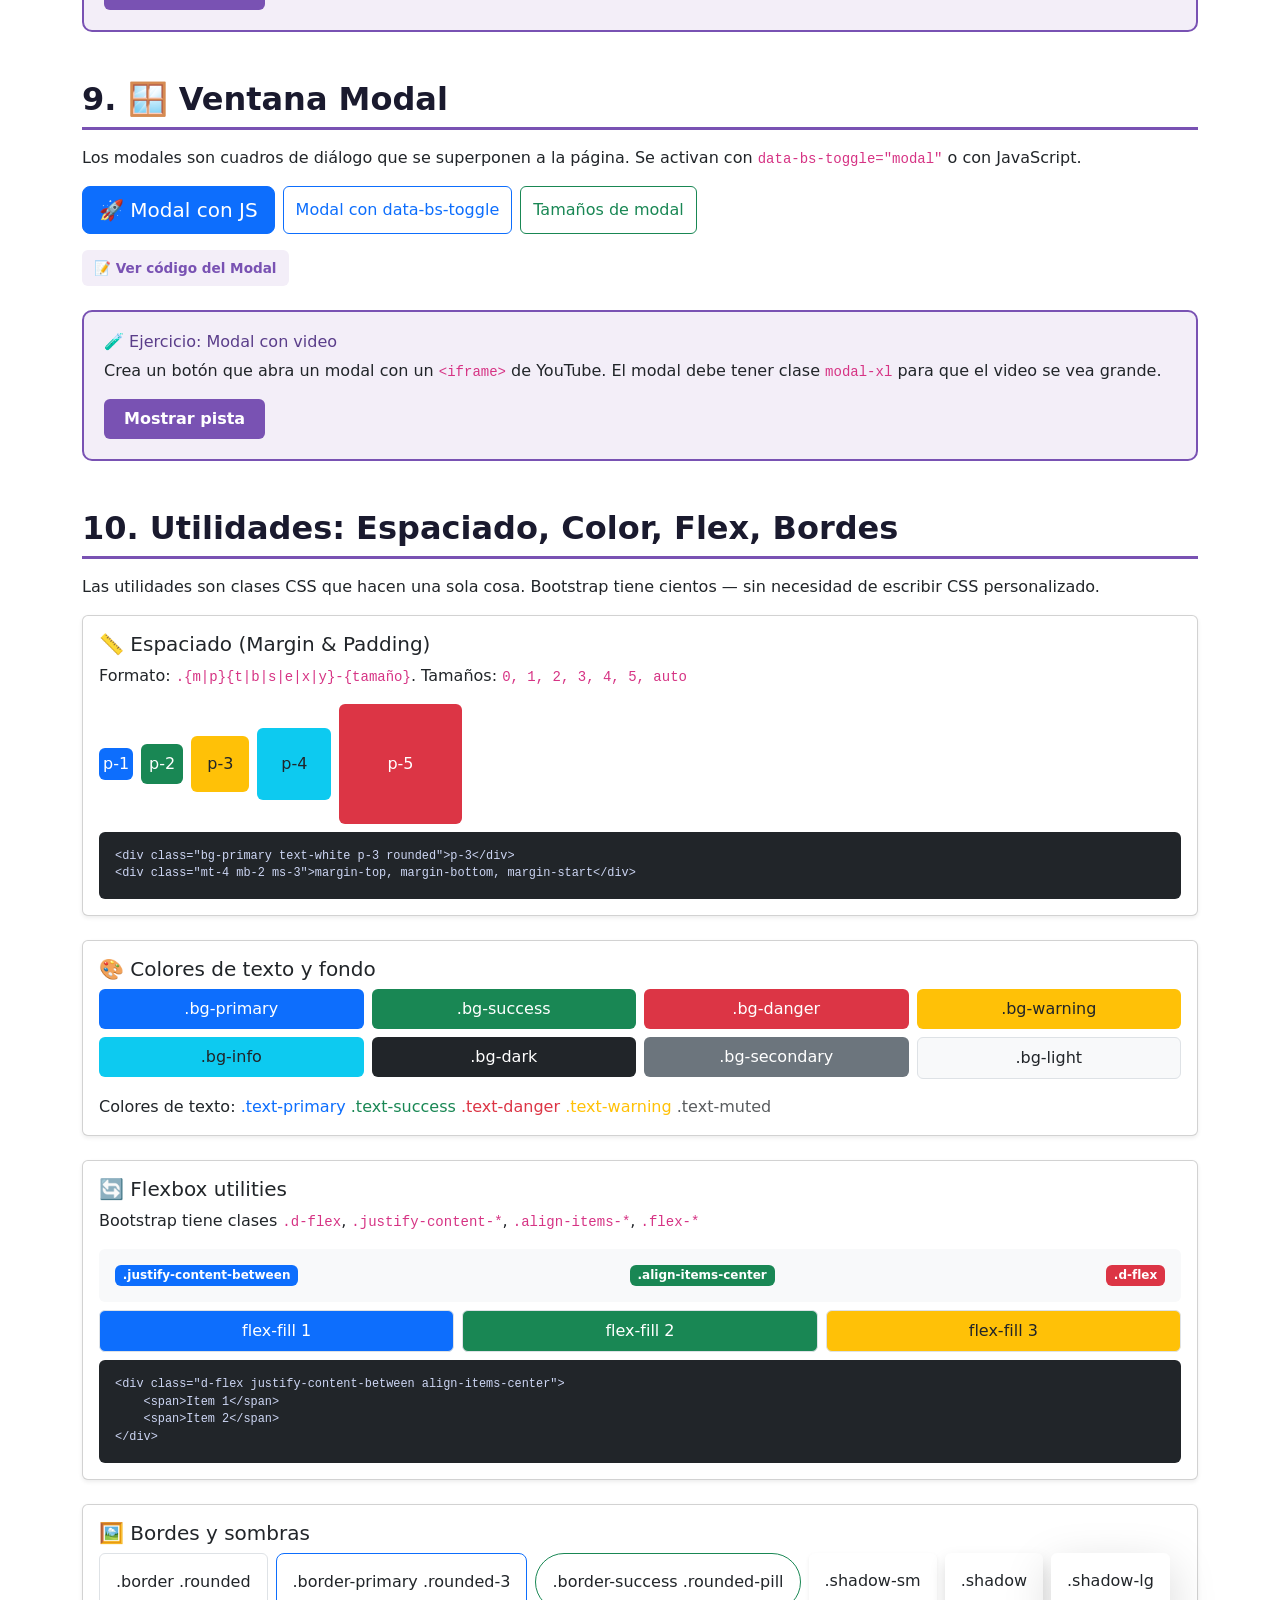
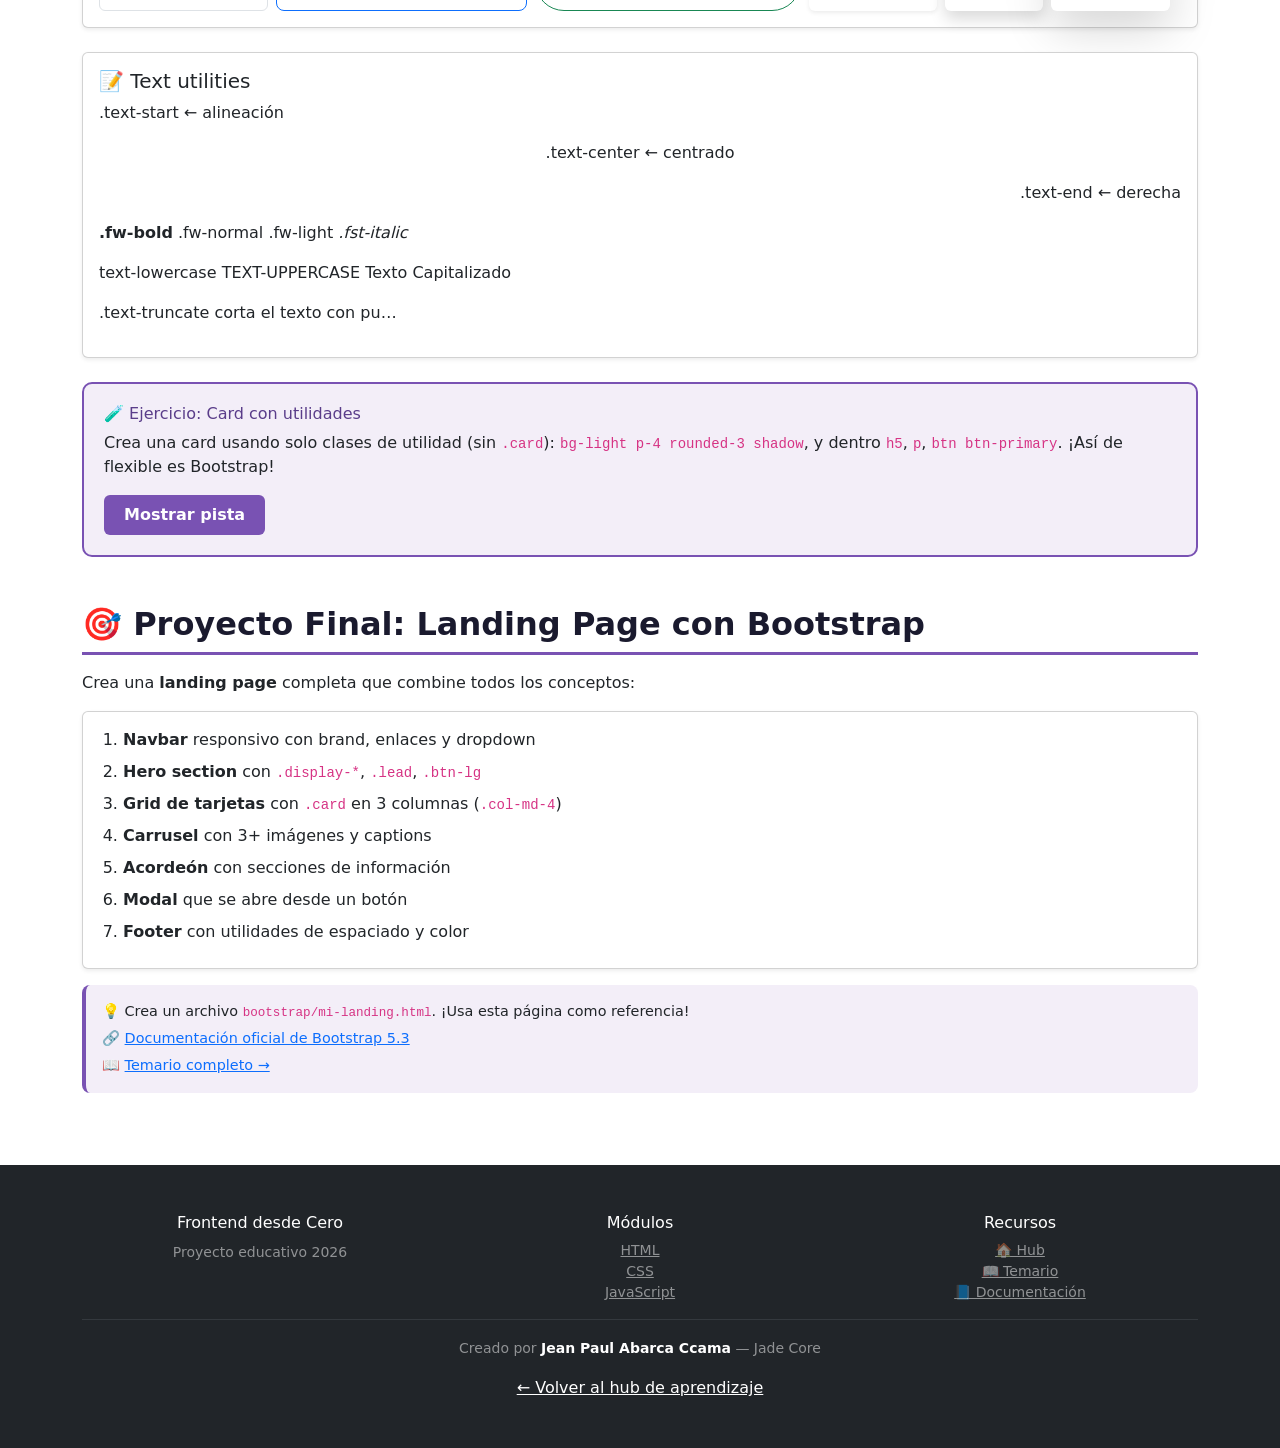
==== commit 79864efa: "Proyecto Finalizado" ====
--- a/bootstrap/index.html
+++ b/bootstrap/index.html
@@ -1062,6 +1062,7 @@
                 </div>
             </div>
             <hr class="my-3 border-secondary">
+            <p><small class="text-white-50">Creado por <strong class="text-white">Jean Paul Abarca Ccama</strong> <span class="text-white-50">—</span> Jade Core</small></p>
             <p class="mb-0"><a href="../index.html" class="text-white">← Volver al hub de aprendizaje</a></p>
         </div>
     </footer>
